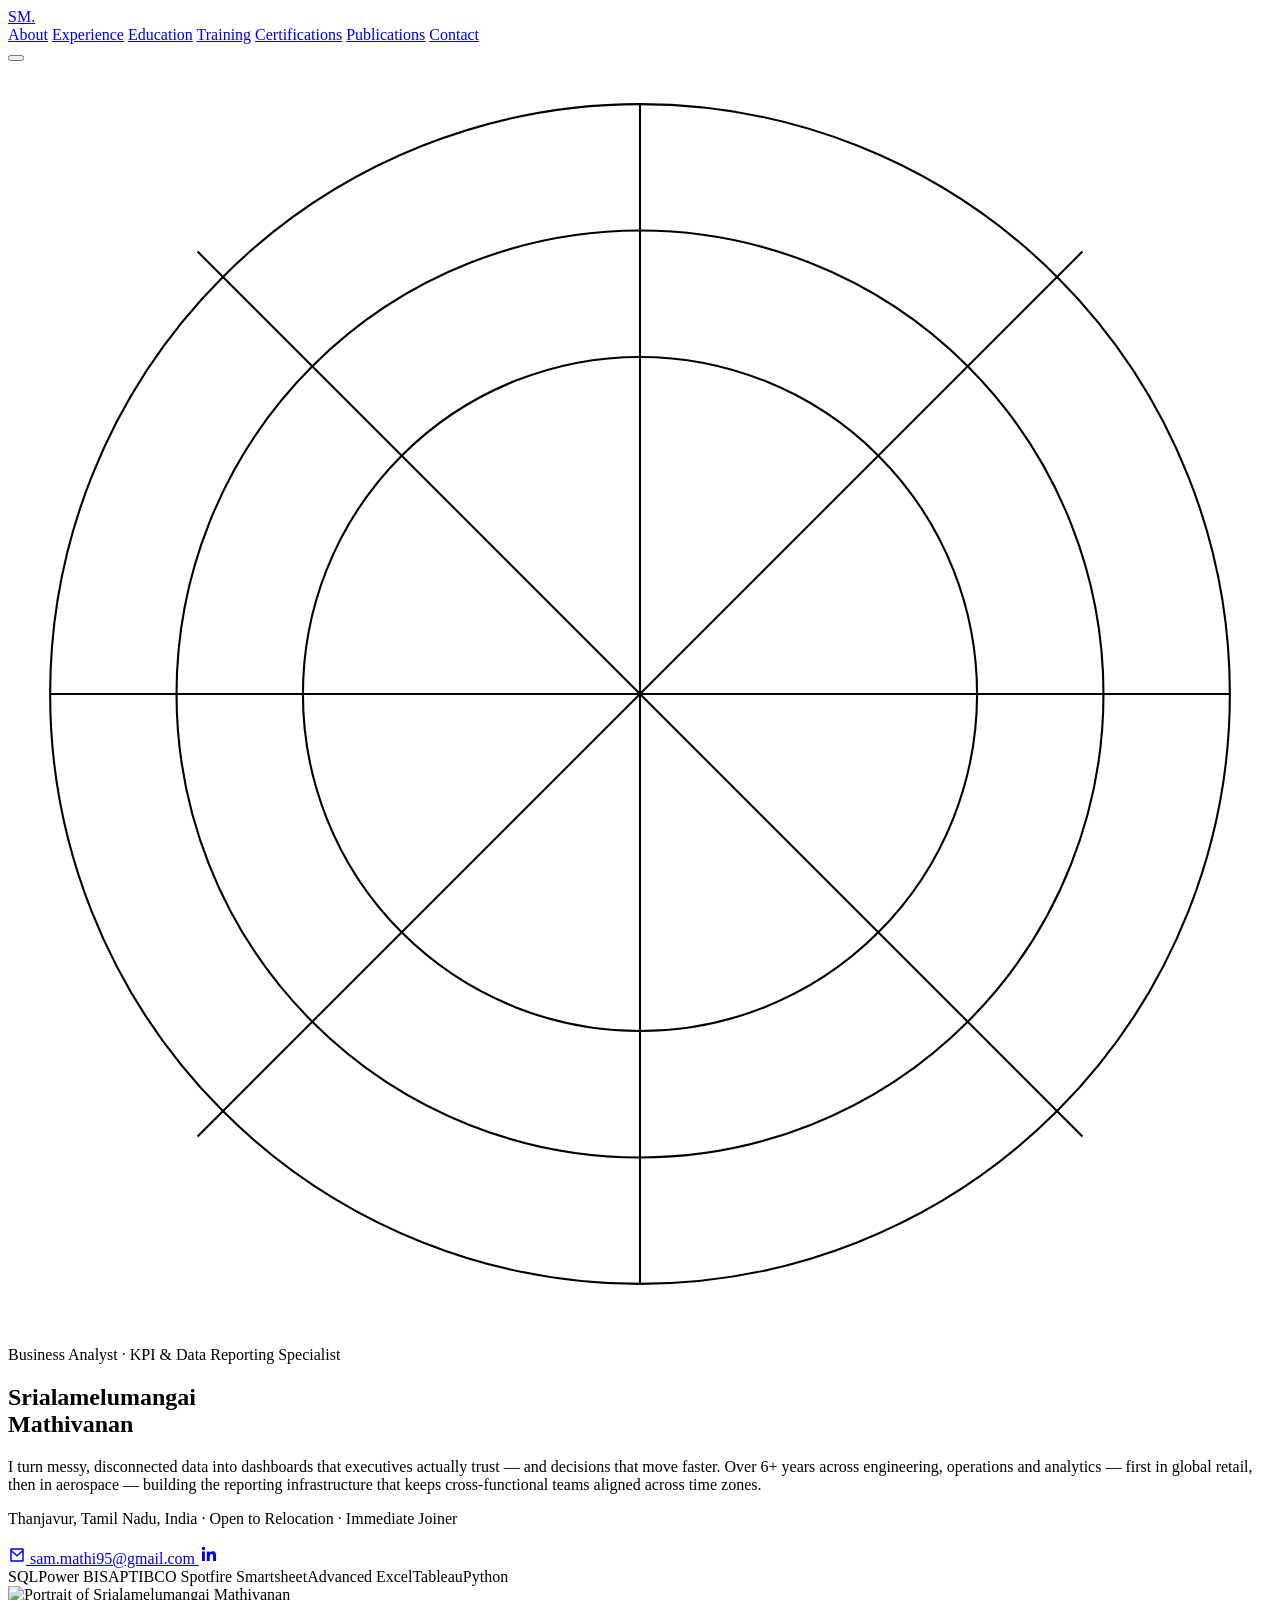
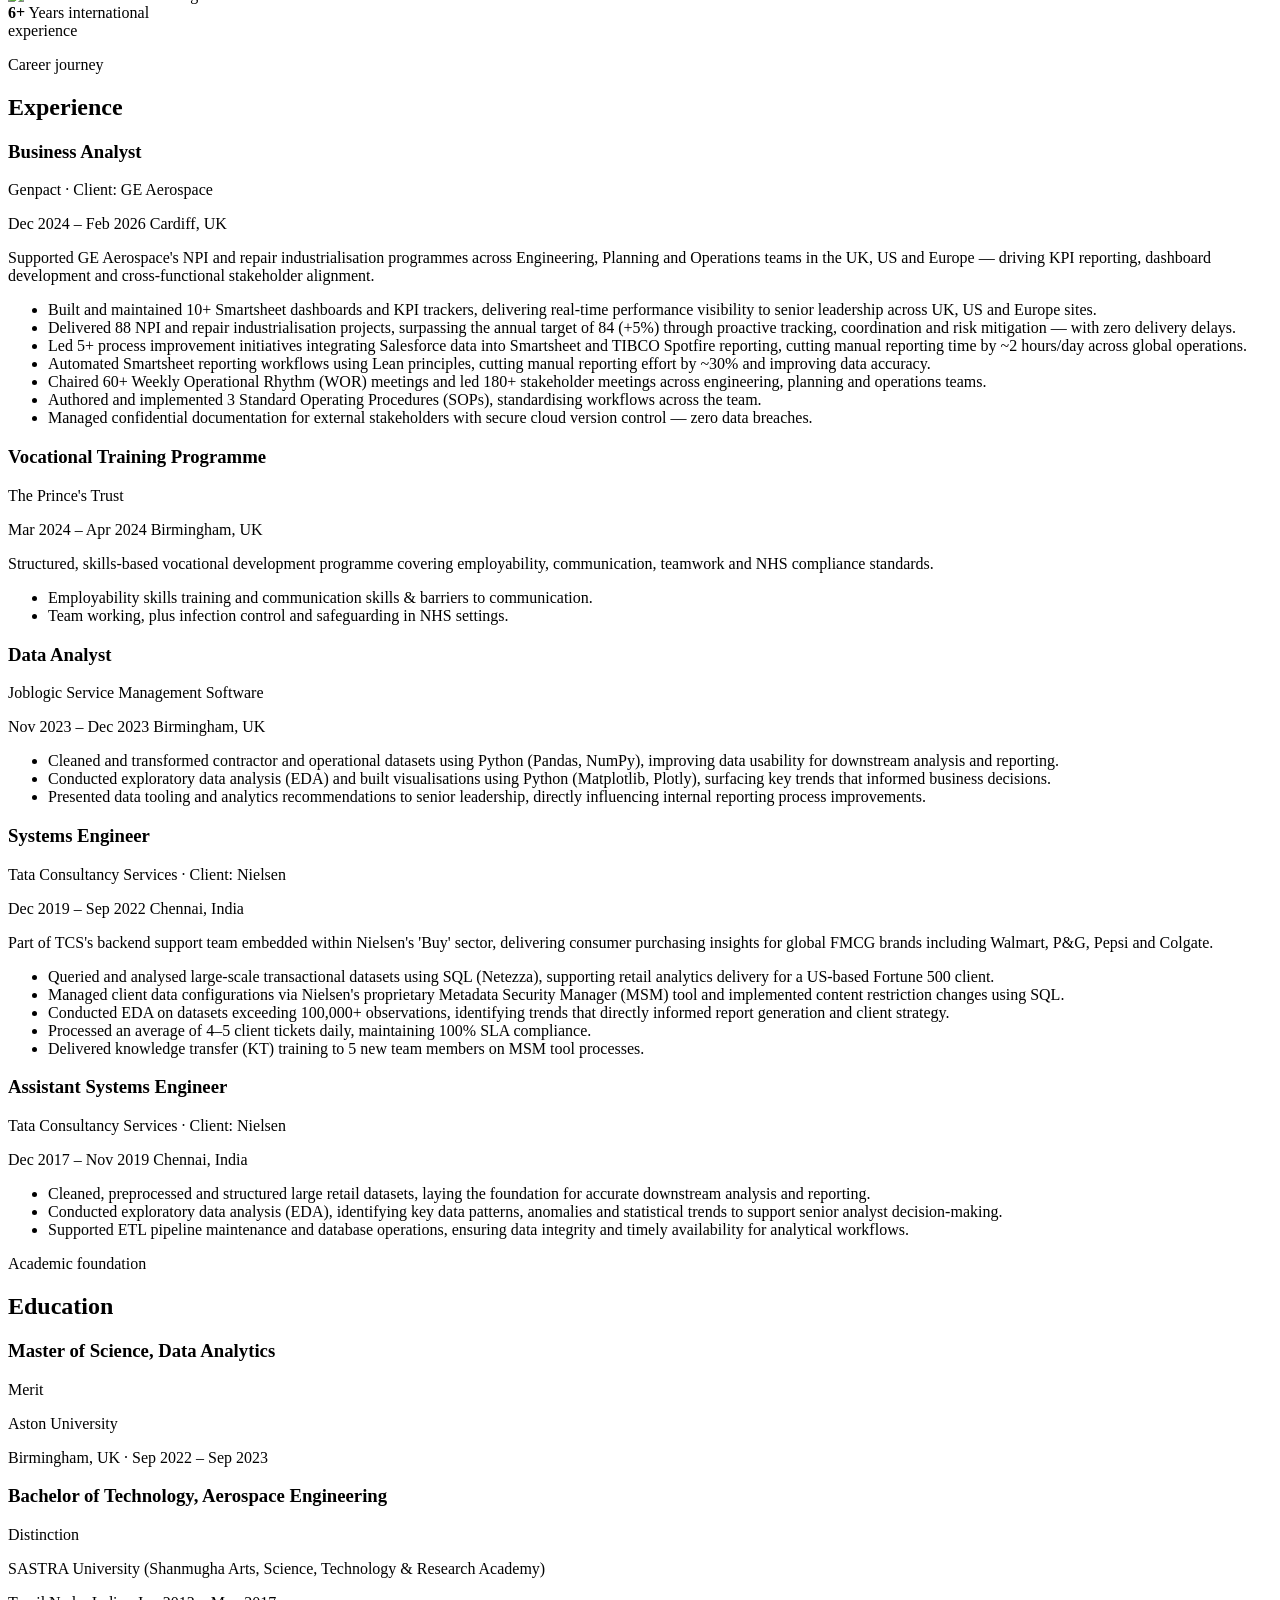
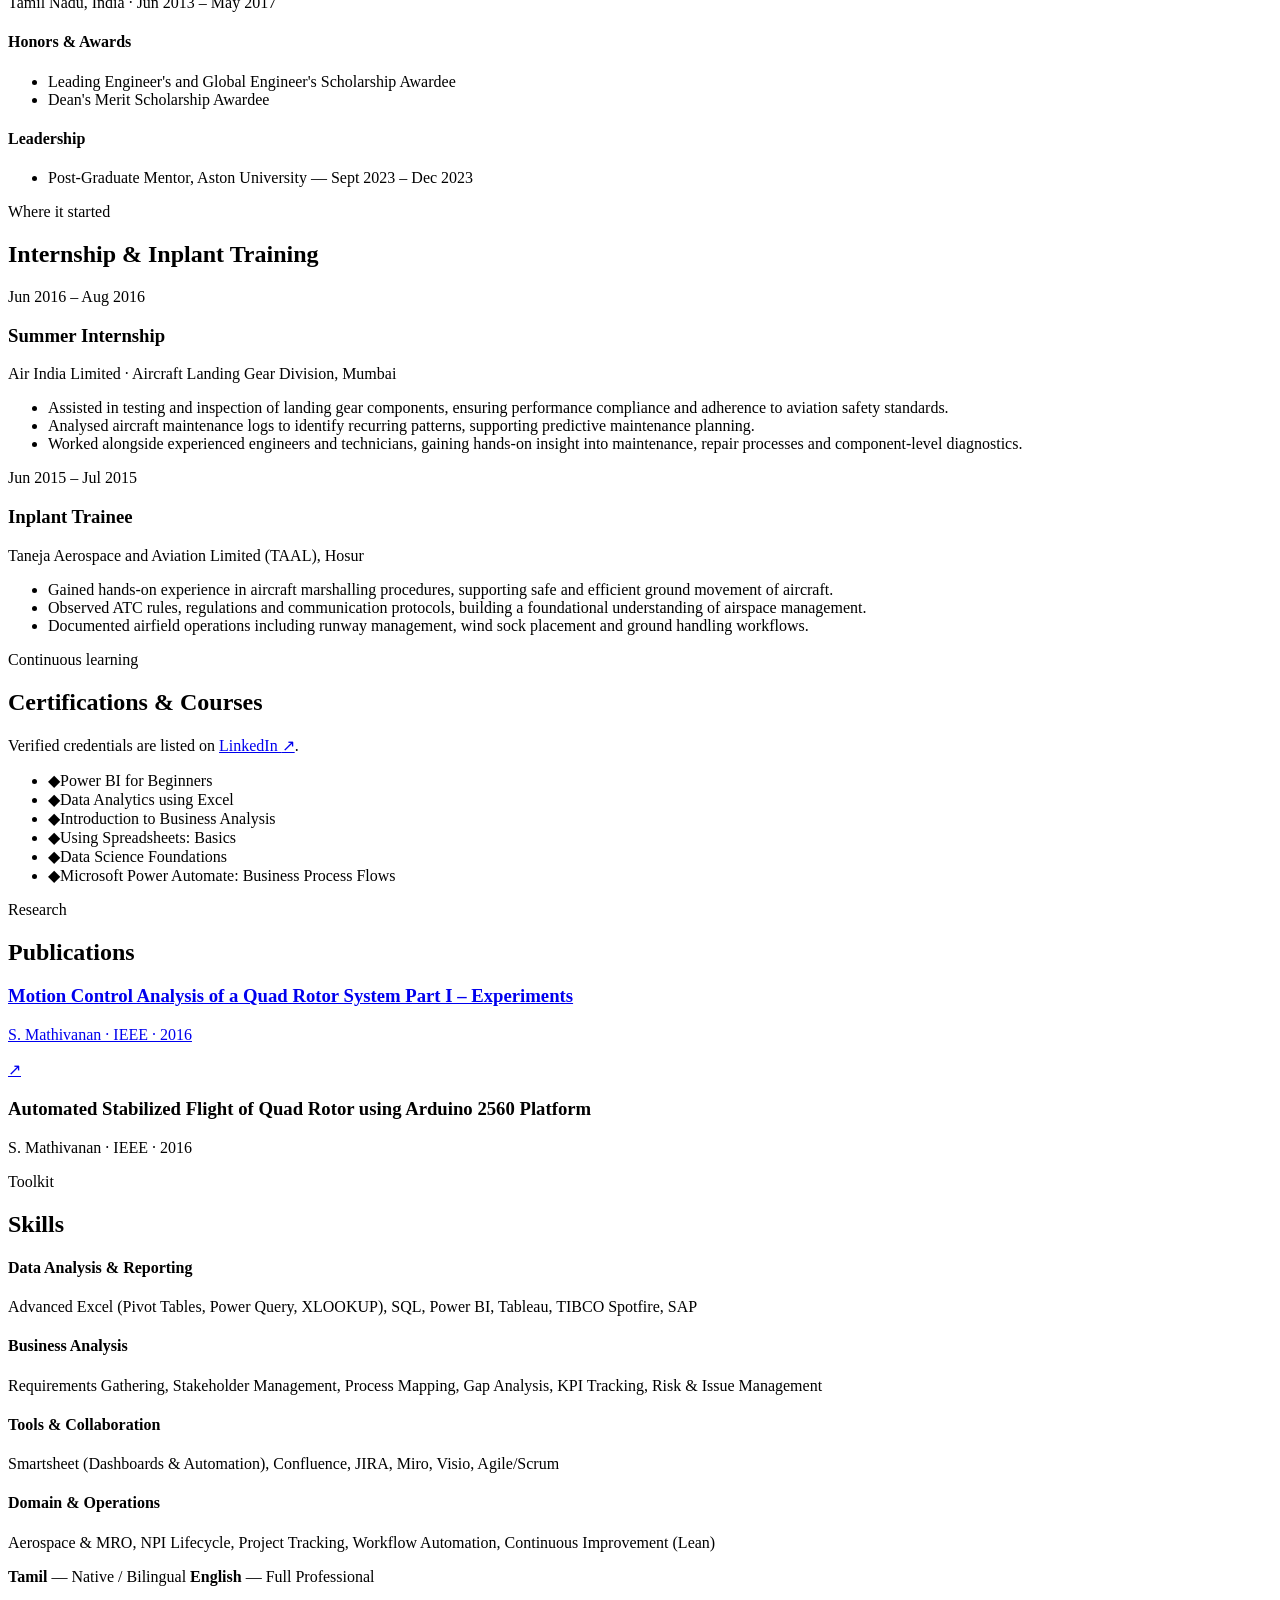
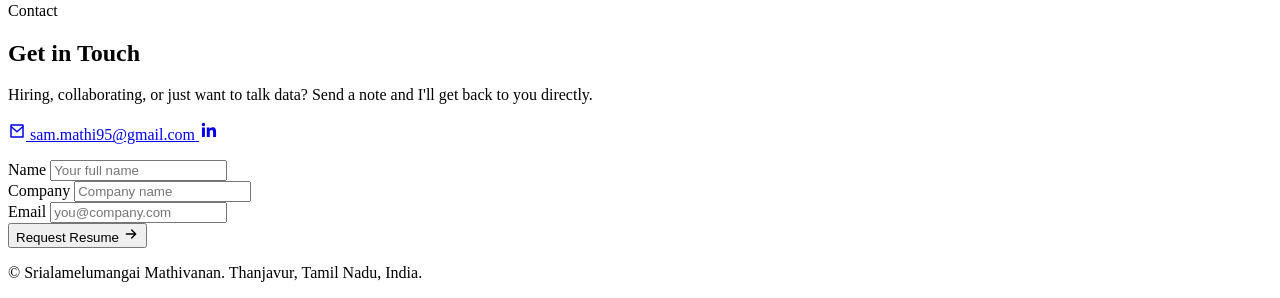
==== index.html @ eb24fd58 "Add files via upload" ====
<!DOCTYPE html>
<html lang="en">
<head>
<meta charset="UTF-8">
<meta name="viewport" content="width=device-width, initial-scale=1.0">
<title>Srialamelumangai Mathivanan — Business Analyst</title>
<meta name="description" content="Srialamelumangai Mathivanan — Business Analyst specializing in Power BI, SQL, Smartsheet and KPI reporting. UK experience across GE Aerospace, TCS and Nielsen.">
<link rel="icon" href="data:image/svg+xml,%3Csvg xmlns='http://www.w3.org/2000/svg' viewBox='0 0 100 100'%3E%3Crect width='100' height='100' rx='20' fill='%230b0e14'/%3E%3Ctext x='50' y='68' font-size='52' font-family='Georgia,serif' fill='%23c9a961' text-anchor='middle'%3ESM%3C/text%3E%3C/svg%3E">
<link rel="preconnect" href="https://fonts.googleapis.com">
<link rel="preconnect" href="https://fonts.gstatic.com" crossorigin>
<link href="https://fonts.googleapis.com/css2?family=Playfair+Display:wght@500;600;700&family=Inter:wght@300;400;500;600;700&display=swap" rel="stylesheet">
<link rel="stylesheet" href="assets/css/styles.css">
</head>
<body>

<div class="noise-overlay"></div>

<!-- ===== NAV ===== -->
<header class="site-header" id="siteHeader">
  <div class="container header-inner">
    <a href="#top" class="brand">SM<span class="brand-dot">.</span></a>
    <nav class="main-nav" id="mainNav">
      <a href="#about">About</a>
      <a href="#experience">Experience</a>
      <a href="#education">Education</a>
      <a href="#training">Training</a>
      <a href="#certifications">Certifications</a>
      <a href="#publications">Publications</a>
      <a href="#contact" class="nav-cta">Contact</a>
    </nav>
    <button class="nav-toggle" id="navToggle" aria-label="Toggle navigation">
      <span></span><span></span><span></span>
    </button>
  </div>
</header>

<!-- ===== HERO / ABOUT ===== -->
<section class="hero" id="top">
  <div class="hero-glow hero-glow-a" aria-hidden="true"></div>
  <div class="hero-glow hero-glow-b" aria-hidden="true"></div>
  <div class="hero-bg-pattern" aria-hidden="true">
    <svg viewBox="0 0 600 600" width="100%" height="100%">
      <g fill="none" stroke="currentColor" stroke-width="1">
        <circle cx="300" cy="300" r="280"/>
        <circle cx="300" cy="300" r="220"/>
        <circle cx="300" cy="300" r="160"/>
        <path d="M300 20 L300 580 M20 300 L580 300"/>
        <path d="M90 90 L510 510 M510 90 L90 510"/>
      </g>
    </svg>
  </div>

  <div class="container hero-inner" id="about">
    <div class="hero-text reveal">
      <p class="eyebrow">Business Analyst · KPI &amp; Data Reporting Specialist</p>
      <h1 class="gradient-text">Srialamelumangai<br>Mathivanan</h1>
      <p class="hero-lede">
        I turn messy, disconnected data into dashboards that executives actually trust —
        and decisions that move faster. Over 6+ years across engineering, operations and
        analytics — first in global retail, then in aerospace — building the reporting
        infrastructure that keeps cross-functional teams aligned across time zones.
      </p>
      <p class="hero-meta">Thanjavur, Tamil Nadu, India · Open to Relocation · Immediate Joiner</p>

      <div class="hero-actions">
        <a href="mailto:sam.mathi95@gmail.com" class="btn btn-primary">
          <svg width="18" height="18" viewBox="0 0 24 24" fill="none" stroke="currentColor" stroke-width="2"><path d="M4 4h16v16H4z" stroke-linejoin="round"/><path d="m4 6 8 7 8-7" stroke-linejoin="round"/></svg>
          sam.mathi95@gmail.com
        </a>
        <a href="https://www.linkedin.com/in/srialamelumangai" target="_blank" rel="noopener" class="btn btn-icon" aria-label="LinkedIn profile">
          <svg width="20" height="20" viewBox="0 0 24 24" fill="currentColor"><path d="M20.45 20.45h-3.55v-5.57c0-1.33-.02-3.03-1.85-3.03-1.85 0-2.14 1.45-2.14 2.94v5.66H9.36V9h3.41v1.56h.05c.48-.9 1.64-1.85 3.38-1.85 3.6 0 4.27 2.37 4.27 5.46v6.28zM5.34 7.43a2.06 2.06 0 1 1 0-4.12 2.06 2.06 0 0 1 0 4.12zM7.11 20.45H3.56V9h3.55v11.45z"/></svg>
        </a>
      </div>

      <div class="hero-tools">
        <span>SQL</span><span>Power BI</span><span>SAP</span><span>TIBCO Spotfire</span>
        <span>Smartsheet</span><span>Advanced Excel</span><span>Tableau</span><span>Python</span>
      </div>
    </div>

    <div class="hero-photo reveal">
      <div class="photo-frame">
        <img src="assets/img/profile.jpg" alt="Portrait of Srialamelumangai Mathivanan">
      </div>
      <div class="photo-badge">
        <strong>6+</strong>
        <span>Years international<br>experience</span>
      </div>
    </div>
  </div>

  <a href="#experience" class="scroll-cue" aria-label="Scroll to experience"><span></span></a>
</section>

<!-- ===== EXPERIENCE ===== -->
<section class="section" id="experience">
  <div class="container">
    <div class="section-head reveal">
      <p class="eyebrow">Career journey</p>
      <h2>Experience</h2>
    </div>

    <div class="timeline">

      <article class="timeline-item reveal">
        <div class="timeline-marker"></div>
        <div class="timeline-card">
          <div class="tc-head">
            <div>
              <h3>Business Analyst</h3>
              <p class="tc-org">Genpact <span class="tc-client">· Client: GE Aerospace</span></p>
            </div>
            <div class="tc-meta">
              <span class="tc-date">Dec 2024 – Feb 2026</span>
              <span class="tc-loc">Cardiff, UK</span>
            </div>
          </div>
          <p class="tc-summary">Supported GE Aerospace's NPI and repair industrialisation programmes across Engineering, Planning and Operations teams in the UK, US and Europe — driving KPI reporting, dashboard development and cross-functional stakeholder alignment.</p>
          <ul class="tc-list">
            <li>Built and maintained 10+ Smartsheet dashboards and KPI trackers, delivering real-time performance visibility to senior leadership across UK, US and Europe sites.</li>
            <li>Delivered 88 NPI and repair industrialisation projects, surpassing the annual target of 84 (+5%) through proactive tracking, coordination and risk mitigation — with zero delivery delays.</li>
            <li>Led 5+ process improvement initiatives integrating Salesforce data into Smartsheet and TIBCO Spotfire reporting, cutting manual reporting time by ~2 hours/day across global operations.</li>
            <li>Automated Smartsheet reporting workflows using Lean principles, cutting manual reporting effort by ~30% and improving data accuracy.</li>
            <li>Chaired 60+ Weekly Operational Rhythm (WOR) meetings and led 180+ stakeholder meetings across engineering, planning and operations teams.</li>
            <li>Authored and implemented 3 Standard Operating Procedures (SOPs), standardising workflows across the team.</li>
            <li>Managed confidential documentation for external stakeholders with secure cloud version control — zero data breaches.</li>
          </ul>
        </div>
      </article>

      <article class="timeline-item reveal">
        <div class="timeline-marker"></div>
        <div class="timeline-card">
          <div class="tc-head">
            <div>
              <h3>Vocational Training Programme</h3>
              <p class="tc-org">The Prince's Trust</p>
            </div>
            <div class="tc-meta">
              <span class="tc-date">Mar 2024 – Apr 2024</span>
              <span class="tc-loc">Birmingham, UK</span>
            </div>
          </div>
          <p class="tc-summary">Structured, skills-based vocational development programme covering employability, communication, teamwork and NHS compliance standards.</p>
          <ul class="tc-list">
            <li>Employability skills training and communication skills &amp; barriers to communication.</li>
            <li>Team working, plus infection control and safeguarding in NHS settings.</li>
          </ul>
        </div>
      </article>

      <article class="timeline-item reveal">
        <div class="timeline-marker"></div>
        <div class="timeline-card">
          <div class="tc-head">
            <div>
              <h3>Data Analyst</h3>
              <p class="tc-org">Joblogic Service Management Software</p>
            </div>
            <div class="tc-meta">
              <span class="tc-date">Nov 2023 – Dec 2023</span>
              <span class="tc-loc">Birmingham, UK</span>
            </div>
          </div>
          <ul class="tc-list">
            <li>Cleaned and transformed contractor and operational datasets using Python (Pandas, NumPy), improving data usability for downstream analysis and reporting.</li>
            <li>Conducted exploratory data analysis (EDA) and built visualisations using Python (Matplotlib, Plotly), surfacing key trends that informed business decisions.</li>
            <li>Presented data tooling and analytics recommendations to senior leadership, directly influencing internal reporting process improvements.</li>
          </ul>
        </div>
      </article>

      <article class="timeline-item reveal">
        <div class="timeline-marker"></div>
        <div class="timeline-card">
          <div class="tc-head">
            <div>
              <h3>Systems Engineer</h3>
              <p class="tc-org">Tata Consultancy Services <span class="tc-client">· Client: Nielsen</span></p>
            </div>
            <div class="tc-meta">
              <span class="tc-date">Dec 2019 – Sep 2022</span>
              <span class="tc-loc">Chennai, India</span>
            </div>
          </div>
          <p class="tc-summary">Part of TCS's backend support team embedded within Nielsen's 'Buy' sector, delivering consumer purchasing insights for global FMCG brands including Walmart, P&amp;G, Pepsi and Colgate.</p>
          <ul class="tc-list">
            <li>Queried and analysed large-scale transactional datasets using SQL (Netezza), supporting retail analytics delivery for a US-based Fortune 500 client.</li>
            <li>Managed client data configurations via Nielsen's proprietary Metadata Security Manager (MSM) tool and implemented content restriction changes using SQL.</li>
            <li>Conducted EDA on datasets exceeding 100,000+ observations, identifying trends that directly informed report generation and client strategy.</li>
            <li>Processed an average of 4–5 client tickets daily, maintaining 100% SLA compliance.</li>
            <li>Delivered knowledge transfer (KT) training to 5 new team members on MSM tool processes.</li>
          </ul>
        </div>
      </article>

      <article class="timeline-item reveal">
        <div class="timeline-marker"></div>
        <div class="timeline-card">
          <div class="tc-head">
            <div>
              <h3>Assistant Systems Engineer</h3>
              <p class="tc-org">Tata Consultancy Services <span class="tc-client">· Client: Nielsen</span></p>
            </div>
            <div class="tc-meta">
              <span class="tc-date">Dec 2017 – Nov 2019</span>
              <span class="tc-loc">Chennai, India</span>
            </div>
          </div>
          <ul class="tc-list">
            <li>Cleaned, preprocessed and structured large retail datasets, laying the foundation for accurate downstream analysis and reporting.</li>
            <li>Conducted exploratory data analysis (EDA), identifying key data patterns, anomalies and statistical trends to support senior analyst decision-making.</li>
            <li>Supported ETL pipeline maintenance and database operations, ensuring data integrity and timely availability for analytical workflows.</li>
          </ul>
        </div>
      </article>

    </div>
  </div>
</section>

<!-- ===== EDUCATION ===== -->
<section class="section section-alt" id="education">
  <div class="container">
    <div class="section-head reveal">
      <p class="eyebrow">Academic foundation</p>
      <h2>Education</h2>
    </div>

    <div class="grid-2 reveal">
      <div class="edu-card">
        <div class="edu-card-top">
          <h3>Master of Science, Data Analytics</h3>
          <span class="pill pill-gold">Merit</span>
        </div>
        <p class="edu-org">Aston University</p>
        <p class="edu-meta">Birmingham, UK · Sep 2022 – Sep 2023</p>
      </div>

      <div class="edu-card">
        <div class="edu-card-top">
          <h3>Bachelor of Technology, Aerospace Engineering</h3>
          <span class="pill pill-gold">Distinction</span>
        </div>
        <p class="edu-org">SASTRA University (Shanmugha Arts, Science, Technology &amp; Research Academy)</p>
        <p class="edu-meta">Tamil Nadu, India · Jun 2013 – May 2017</p>
      </div>
    </div>

    <div class="honors reveal">
      <div class="honors-col">
        <h4>Honors &amp; Awards</h4>
        <ul>
          <li>Leading Engineer's and Global Engineer's Scholarship Awardee</li>
          <li>Dean's Merit Scholarship Awardee</li>
        </ul>
      </div>
      <div class="honors-col">
        <h4>Leadership</h4>
        <ul>
          <li>Post-Graduate Mentor, Aston University — Sept 2023 – Dec 2023</li>
        </ul>
      </div>
    </div>
  </div>
</section>

<!-- ===== INTERNSHIP & INPLANT TRAINING ===== -->
<section class="section" id="training">
  <div class="container">
    <div class="section-head reveal">
      <p class="eyebrow">Where it started</p>
      <h2>Internship &amp; Inplant Training</h2>
    </div>

    <div class="grid-2 reveal">
      <div class="train-card">
        <p class="train-date">Jun 2016 – Aug 2016</p>
        <h3>Summer Internship</h3>
        <p class="train-org">Air India Limited · Aircraft Landing Gear Division, Mumbai</p>
        <ul class="tc-list">
          <li>Assisted in testing and inspection of landing gear components, ensuring performance compliance and adherence to aviation safety standards.</li>
          <li>Analysed aircraft maintenance logs to identify recurring patterns, supporting predictive maintenance planning.</li>
          <li>Worked alongside experienced engineers and technicians, gaining hands-on insight into maintenance, repair processes and component-level diagnostics.</li>
        </ul>
      </div>

      <div class="train-card">
        <p class="train-date">Jun 2015 – Jul 2015</p>
        <h3>Inplant Trainee</h3>
        <p class="train-org">Taneja Aerospace and Aviation Limited (TAAL), Hosur</p>
        <ul class="tc-list">
          <li>Gained hands-on experience in aircraft marshalling procedures, supporting safe and efficient ground movement of aircraft.</li>
          <li>Observed ATC rules, regulations and communication protocols, building a foundational understanding of airspace management.</li>
          <li>Documented airfield operations including runway management, wind sock placement and ground handling workflows.</li>
        </ul>
      </div>
    </div>
  </div>
</section>

<!-- ===== CERTIFICATIONS ===== -->
<section class="section section-alt" id="certifications">
  <div class="container">
    <div class="section-head reveal">
      <p class="eyebrow">Continuous learning</p>
      <h2>Certifications &amp; Courses</h2>
      <p class="section-note">
        Verified credentials are listed on
        <a href="https://www.linkedin.com/in/srialamelumangai" target="_blank" rel="noopener">LinkedIn <span aria-hidden="true">↗</span></a>.
      </p>
    </div>

    <ul class="cert-grid reveal">
      <li class="cert-card"><span class="cert-icon">◆</span>Power BI for Beginners</li>
      <li class="cert-card"><span class="cert-icon">◆</span>Data Analytics using Excel</li>
      <li class="cert-card"><span class="cert-icon">◆</span>Introduction to Business Analysis</li>
      <li class="cert-card"><span class="cert-icon">◆</span>Using Spreadsheets: Basics</li>
      <li class="cert-card"><span class="cert-icon">◆</span>Data Science Foundations</li>
      <li class="cert-card"><span class="cert-icon">◆</span>Microsoft Power Automate: Business Process Flows</li>
    </ul>
  </div>
</section>

<!-- ===== PUBLICATIONS ===== -->
<section class="section" id="publications">
  <div class="container">
    <div class="section-head reveal">
      <p class="eyebrow">Research</p>
      <h2>Publications</h2>
    </div>

    <div class="pub-list reveal">
      <a class="pub-card" href="https://ieeexplore.ieee.org/document/7919522" target="_blank" rel="noopener">
        <div class="pub-text">
          <h3>Motion Control Analysis of a Quad Rotor System Part I – Experiments</h3>
          <p>S. Mathivanan · IEEE · 2016</p>
        </div>
        <span class="pub-arrow" aria-hidden="true">↗</span>
      </a>

      <div class="pub-card pub-card-static">
        <div class="pub-text">
          <h3>Automated Stabilized Flight of Quad Rotor using Arduino 2560 Platform</h3>
          <p>S. Mathivanan · IEEE · 2016</p>
        </div>
      </div>
    </div>
  </div>
</section>

<!-- ===== SKILLS ===== -->
<section class="section section-alt" id="skills">
  <div class="container">
    <div class="section-head reveal">
      <p class="eyebrow">Toolkit</p>
      <h2>Skills</h2>
    </div>

    <div class="skills-grid reveal">
      <div class="skill-group">
        <h4>Data Analysis &amp; Reporting</h4>
        <p>Advanced Excel (Pivot Tables, Power Query, XLOOKUP), SQL, Power BI, Tableau, TIBCO Spotfire, SAP</p>
      </div>
      <div class="skill-group">
        <h4>Business Analysis</h4>
        <p>Requirements Gathering, Stakeholder Management, Process Mapping, Gap Analysis, KPI Tracking, Risk &amp; Issue Management</p>
      </div>
      <div class="skill-group">
        <h4>Tools &amp; Collaboration</h4>
        <p>Smartsheet (Dashboards &amp; Automation), Confluence, JIRA, Miro, Visio, Agile/Scrum</p>
      </div>
      <div class="skill-group">
        <h4>Domain &amp; Operations</h4>
        <p>Aerospace &amp; MRO, NPI Lifecycle, Project Tracking, Workflow Automation, Continuous Improvement (Lean)</p>
      </div>
    </div>

    <div class="lang-row">
      <span><strong>Tamil</strong> — Native / Bilingual</span>
      <span><strong>English</strong> — Full Professional</span>
    </div>
  </div>
</section>

<!-- ===== CONTACT / FOOTER ===== -->
<footer class="footer" id="contact">
  <div class="footer-glow" aria-hidden="true"></div>
  <div class="container footer-inner">

    <div class="footer-top">
      <div class="footer-text">
        <p class="eyebrow">Contact</p>
        <h2>Get in Touch</h2>
        <p class="footer-lede">Hiring, collaborating, or just want to talk data? Send a note and I'll get back to you directly.</p>

        <div class="hero-actions">
          <a href="mailto:sam.mathi95@gmail.com" class="btn btn-primary">
            <svg width="18" height="18" viewBox="0 0 24 24" fill="none" stroke="currentColor" stroke-width="2"><path d="M4 4h16v16H4z" stroke-linejoin="round"/><path d="m4 6 8 7 8-7" stroke-linejoin="round"/></svg>
            sam.mathi95@gmail.com
          </a>
          <a href="https://www.linkedin.com/in/srialamelumangai" target="_blank" rel="noopener" class="btn btn-icon" aria-label="LinkedIn profile">
            <svg width="20" height="20" viewBox="0 0 24 24" fill="currentColor"><path d="M20.45 20.45h-3.55v-5.57c0-1.33-.02-3.03-1.85-3.03-1.85 0-2.14 1.45-2.14 2.94v5.66H9.36V9h3.41v1.56h.05c.48-.9 1.64-1.85 3.38-1.85 3.6 0 4.27 2.37 4.27 5.46v6.28zM5.34 7.43a2.06 2.06 0 1 1 0-4.12 2.06 2.06 0 0 1 0 4.12zM7.11 20.45H3.56V9h3.55v11.45z"/></svg>
          </a>
        </div>
      </div>

      <form id="contactForm" class="contact-form" action="https://formspree.io/f/xrenwjkw" method="POST">
        <p class="form-status" id="formStatus" role="status" aria-live="polite"></p>

        <div class="form-row">
          <label for="fName">Name</label>
          <input type="text" id="fName" name="name" placeholder="Your full name" required>
        </div>

        <div class="form-row">
          <label for="fCompany">Company</label>
          <input type="text" id="fCompany" name="company" placeholder="Company name">
        </div>

        <div class="form-row">
          <label for="fEmail">Email</label>
          <input type="email" id="fEmail" name="email" placeholder="you@company.com" required>
        </div>

        <input type="hidden" name="_subject" value="Resume request from portfolio site">

        <button type="submit" class="btn btn-primary btn-form">
          Request Resume
          <svg width="16" height="16" viewBox="0 0 24 24" fill="none" stroke="currentColor" stroke-width="2"><path d="M5 12h14M13 6l6 6-6 6" stroke-linecap="round" stroke-linejoin="round"/></svg>
        </button>
      </form>
    </div>

    <p class="footer-copy">© <span id="year"></span> Srialamelumangai Mathivanan. Thanjavur, Tamil Nadu, India.</p>
  </div>
</footer>

<script src="assets/js/script.js"></script>
</body>
</html>
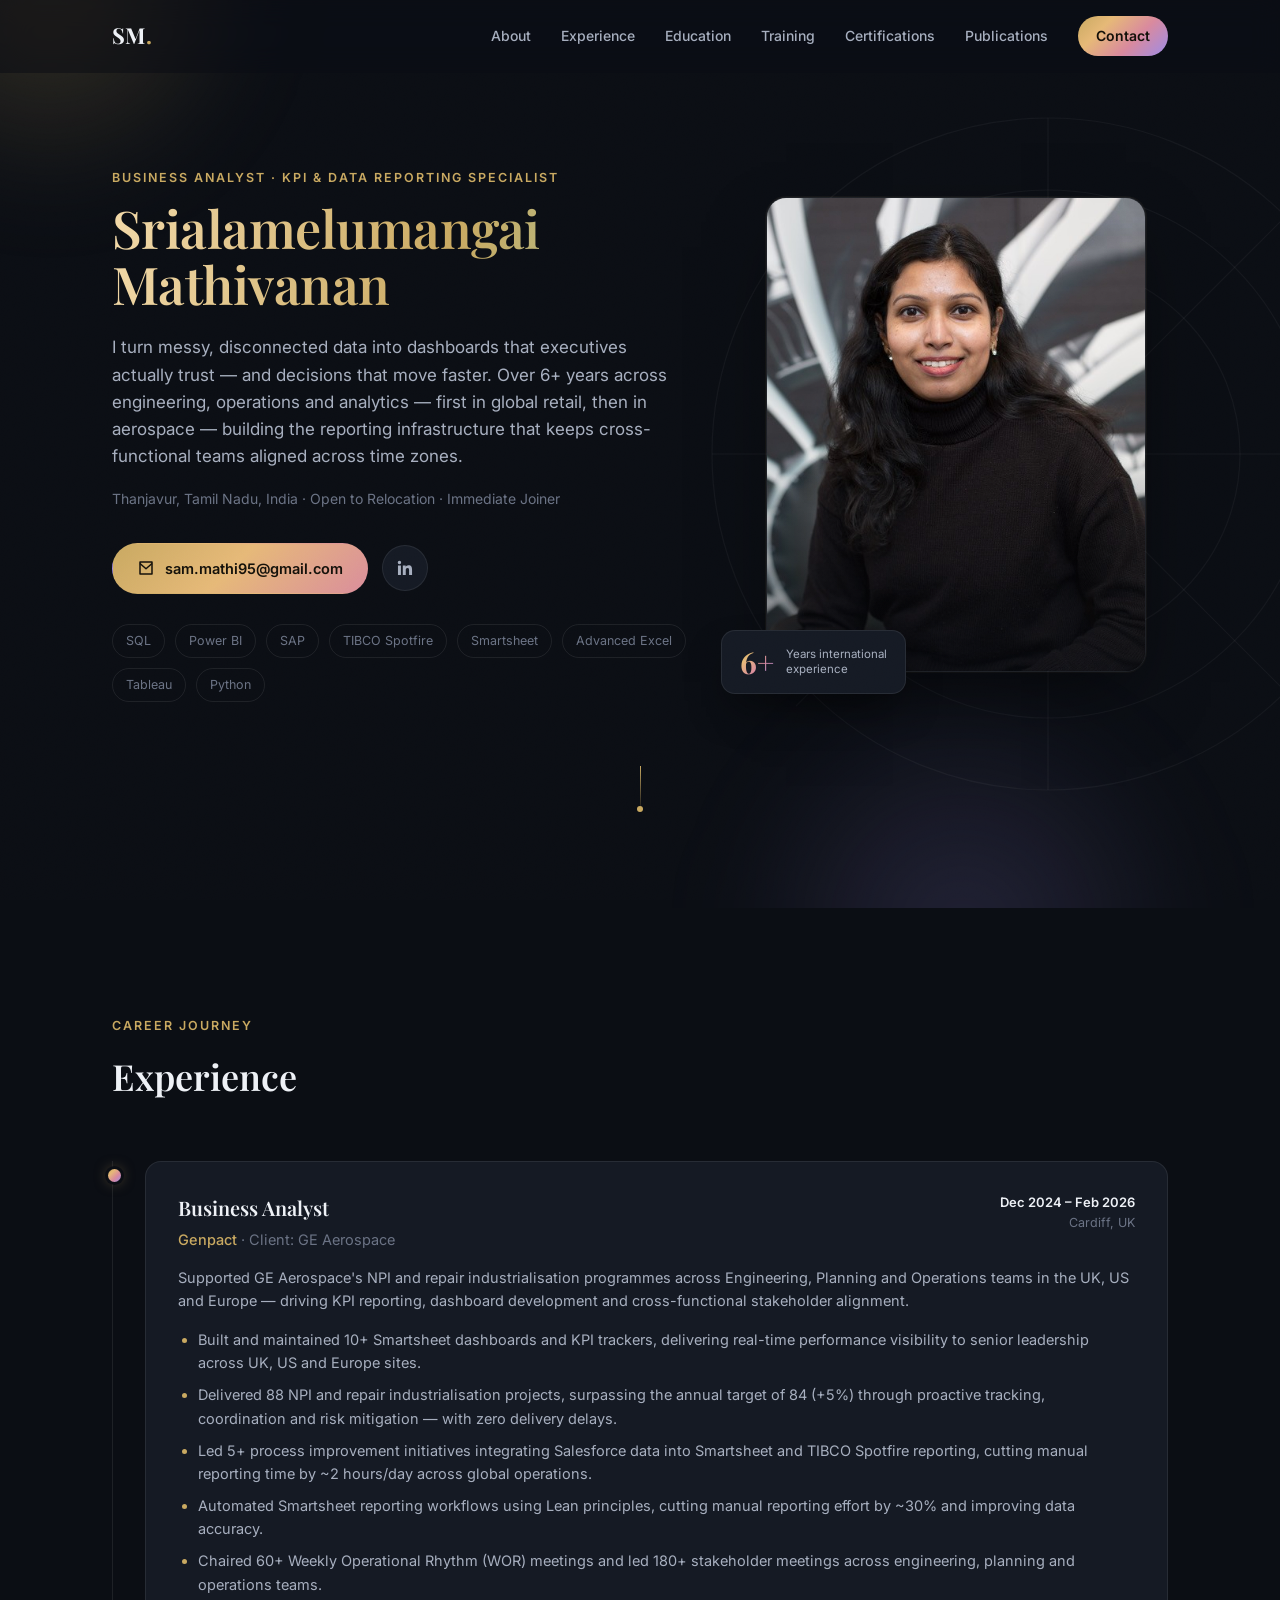
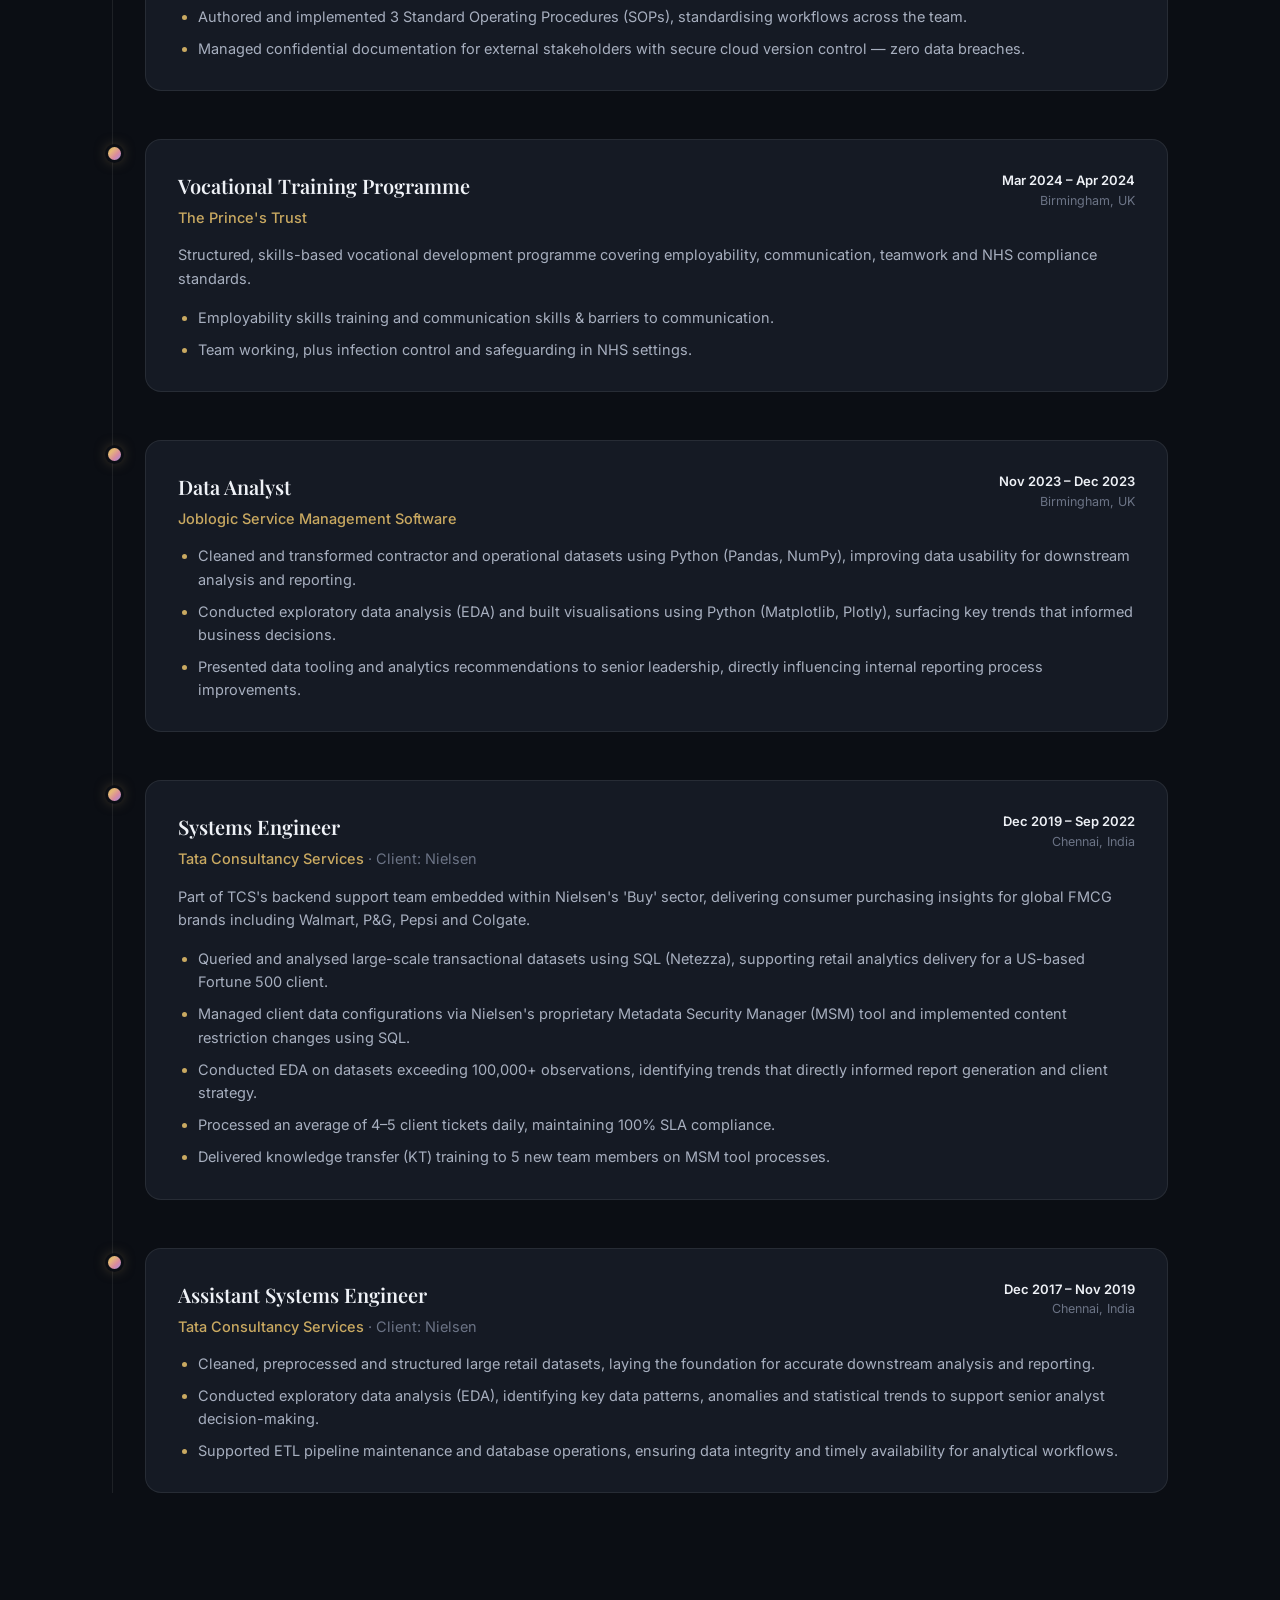
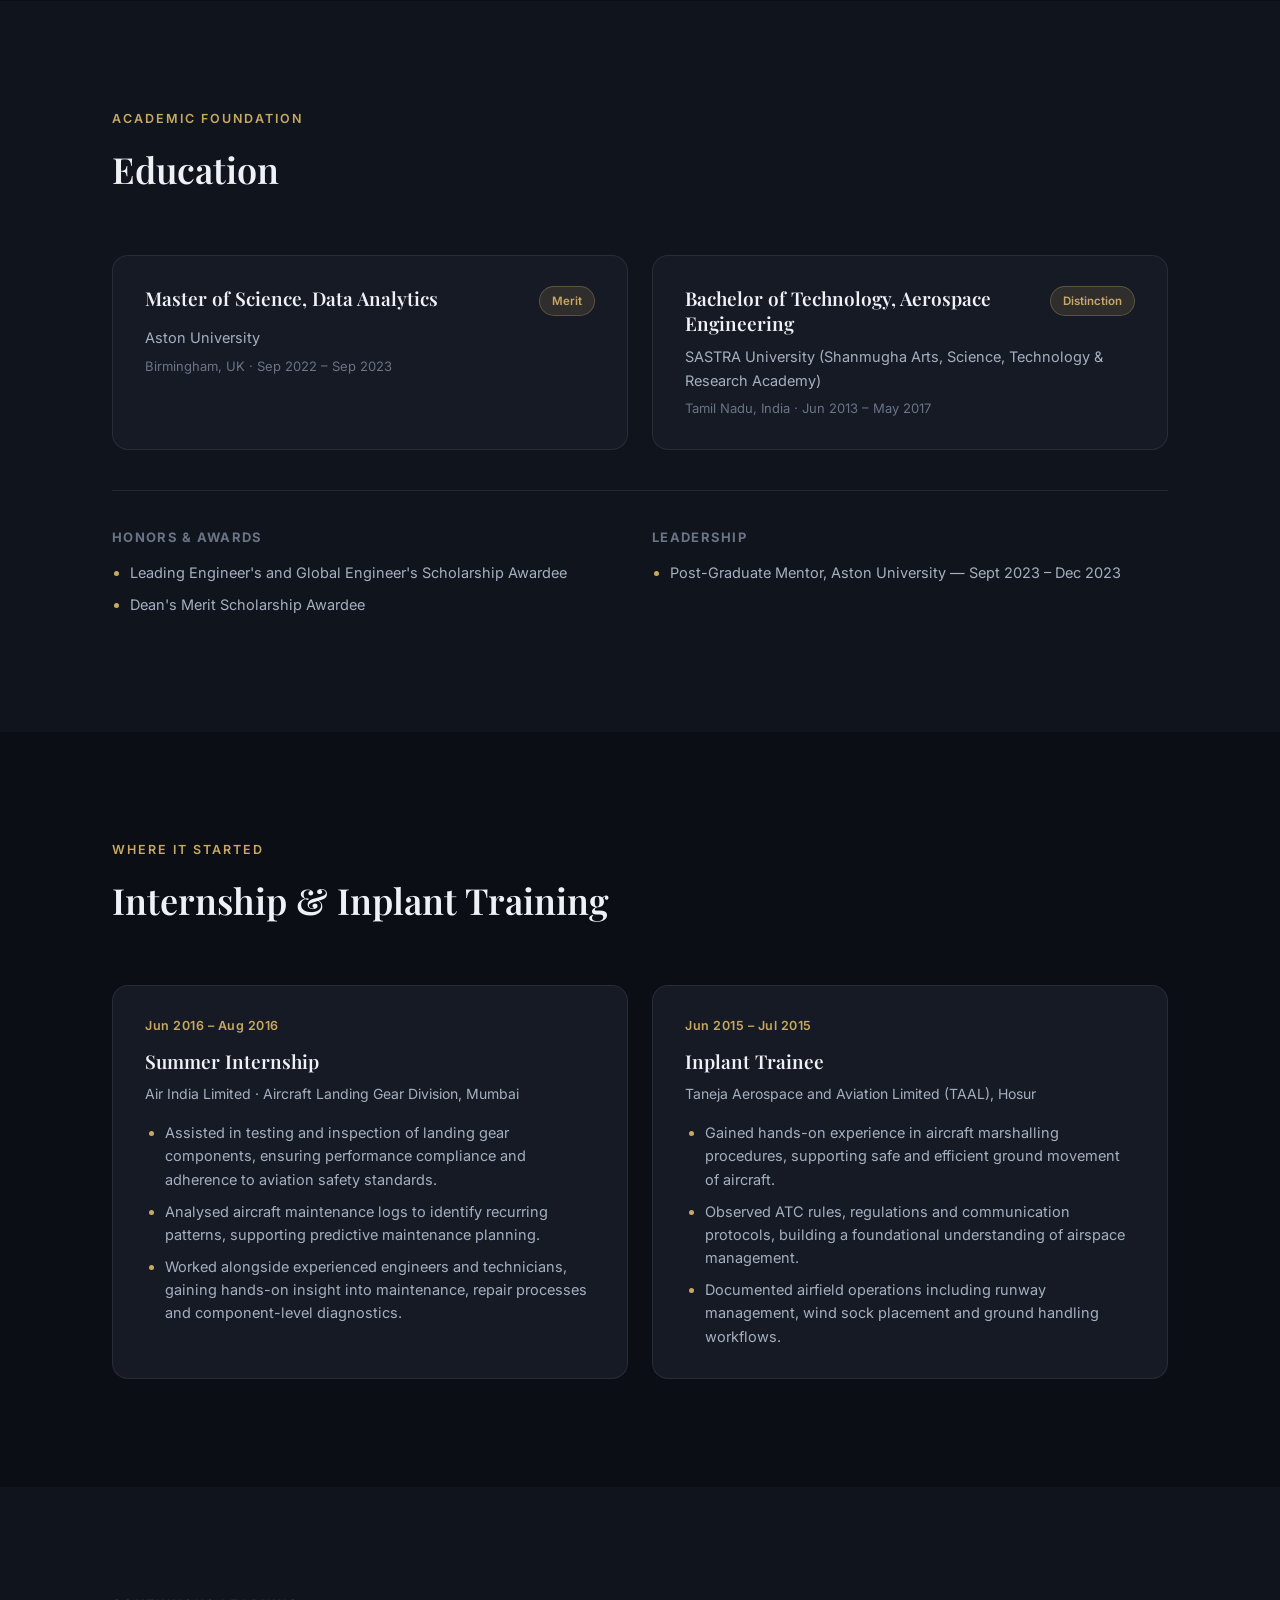
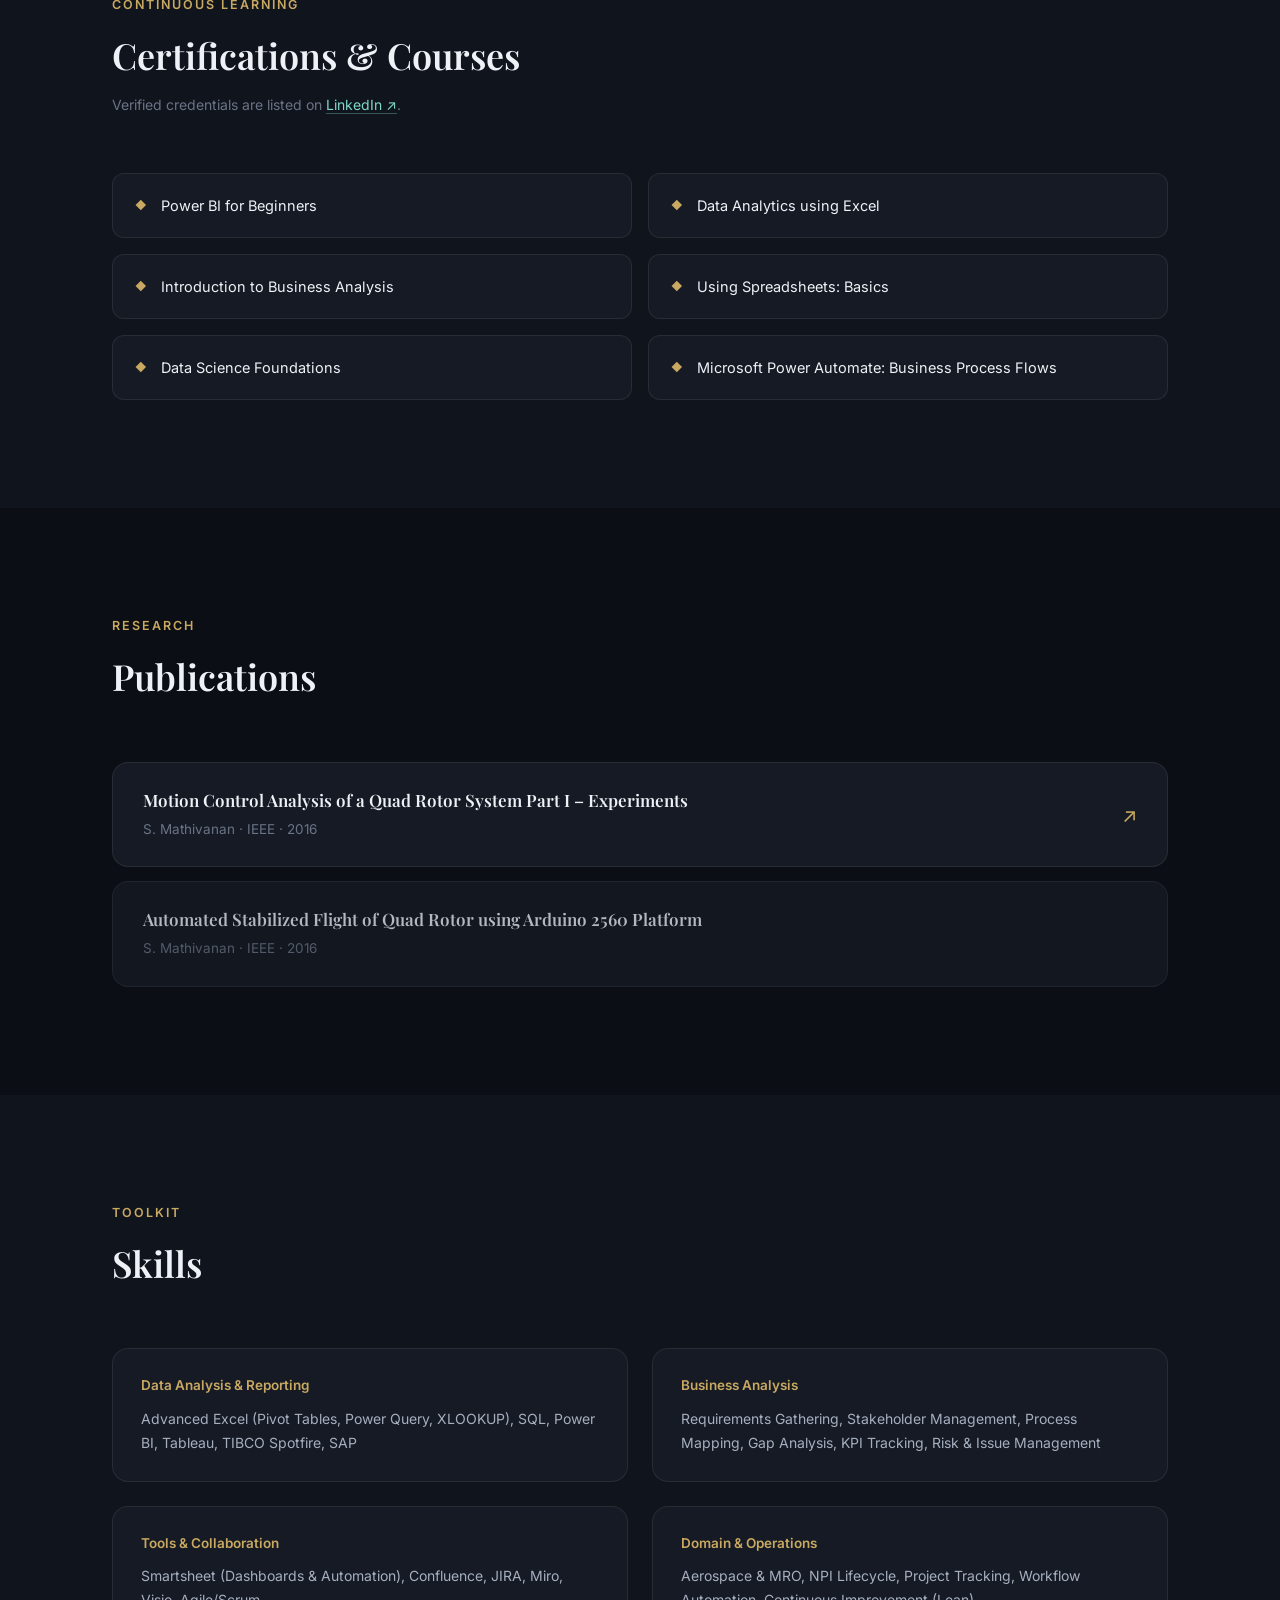
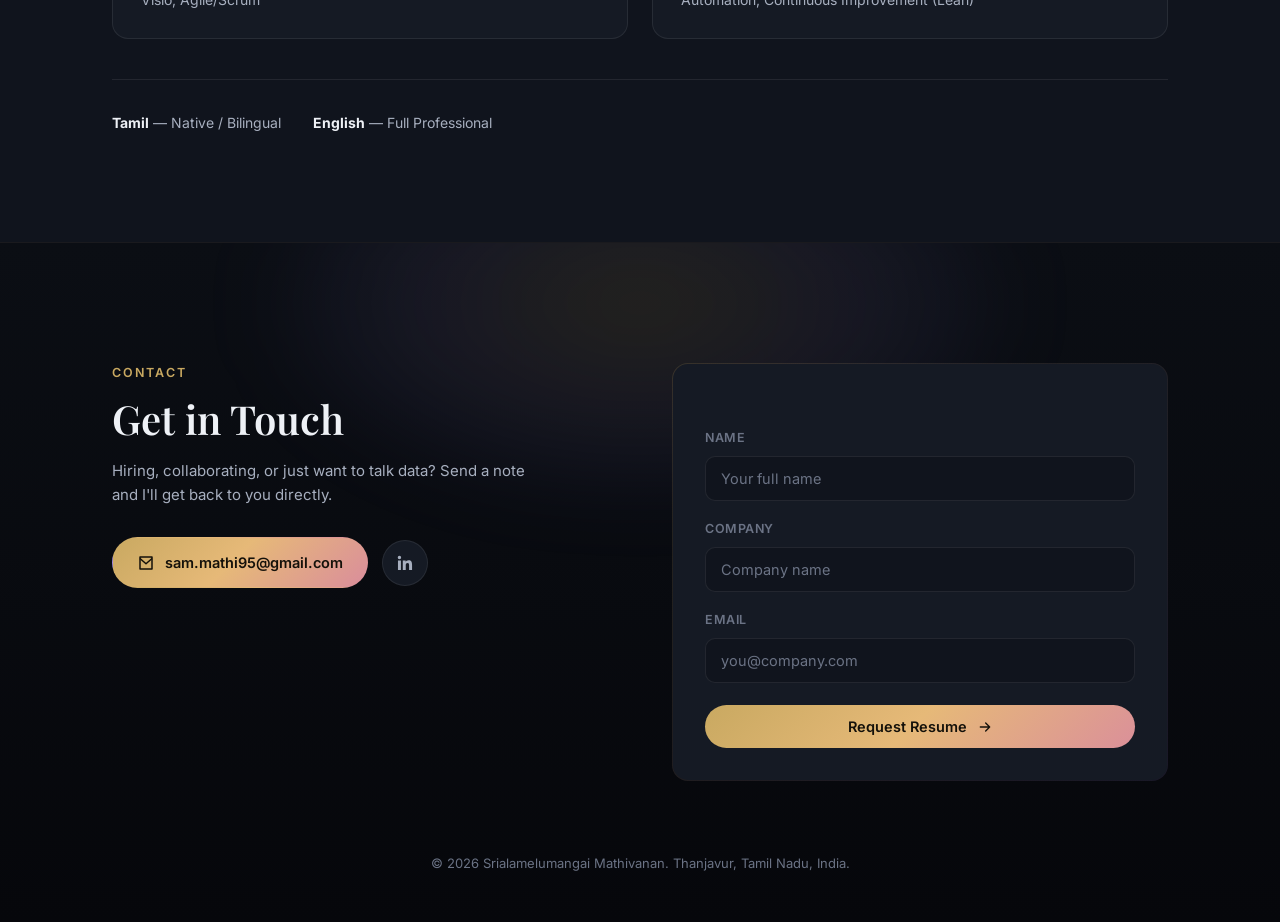
==== commit d6612f38: "Add files via upload" ====
--- a/index.html
+++ b/index.html
@@ -9,7 +9,7 @@
 <link rel="preconnect" href="https://fonts.googleapis.com">
 <link rel="preconnect" href="https://fonts.gstatic.com" crossorigin>
 <link href="https://fonts.googleapis.com/css2?family=Playfair+Display:wght@500;600;700&family=Inter:wght@300;400;500;600;700&display=swap" rel="stylesheet">
-<link rel="stylesheet" href="assets/css/styles.css">
+<link rel="stylesheet" href="styles.css">
 </head>
 <body>
 
@@ -80,7 +80,7 @@
 
     <div class="hero-photo reveal">
       <div class="photo-frame">
-        <img src="assets/img/profile.jpg" alt="Portrait of Srialamelumangai Mathivanan">
+        <img src="profile.jpg" alt="Portrait of Srialamelumangai Mathivanan">
       </div>
       <div class="photo-badge">
         <strong>6+</strong>
@@ -436,6 +436,6 @@
   </div>
 </footer>
 
-<script src="assets/js/script.js"></script>
+<script src="script.js"></script>
 </body>
 </html>
--- a/styles.css
+++ b/styles.css
@@ -0,0 +1,825 @@
+/* ==================================================
+   Srialamelumangai Mathivanan — Portfolio
+   ================================================== */
+
+:root {
+  --bg: #0b0e14;
+  --bg-alt: #10141d;
+  --surface: #151a24;
+  --surface-border: rgba(255,255,255,0.08);
+  --text: #eef1f6;
+  --text-dim: #a7afbf;
+  --text-faint: #6b7385;
+  --gold: #c9a961;
+  --gold-soft: rgba(201,169,97,0.14);
+  --teal: #7fd8c8;
+  --rose: #d98a9e;
+  --violet: #9d8ce8;
+  --gradient-brand: linear-gradient(135deg, var(--gold) 0%, #e6b978 28%, var(--rose) 62%, var(--violet) 100%);
+  --gradient-brand-soft: linear-gradient(135deg, rgba(201,169,97,0.16), rgba(157,140,232,0.12));
+  --gradient-text: linear-gradient(100deg, #f2d9a8 0%, var(--gold) 30%, var(--teal) 70%, var(--violet) 100%);
+  --font-display: 'Playfair Display', Georgia, serif;
+  --font-body: 'Inter', -apple-system, BlinkMacSystemFont, 'Segoe UI', sans-serif;
+  --container: 1120px;
+  --radius: 16px;
+}
+
+* { box-sizing: border-box; }
+
+html { scroll-behavior: smooth; }
+
+body {
+  margin: 0;
+  background: var(--bg);
+  color: var(--text);
+  font-family: var(--font-body);
+  font-weight: 400;
+  line-height: 1.6;
+  -webkit-font-smoothing: antialiased;
+}
+
+img { max-width: 100%; display: block; }
+
+a { color: inherit; text-decoration: none; }
+
+.container {
+  max-width: var(--container);
+  margin: 0 auto;
+  padding: 0 32px;
+}
+
+.noise-overlay {
+  position: fixed;
+  inset: 0;
+  pointer-events: none;
+  z-index: 2;
+  opacity: 0.035;
+  background-image: url("data:image/svg+xml,%3Csvg xmlns='http://www.w3.org/2000/svg' width='120' height='120'%3E%3Cfilter id='n'%3E%3CfeTurbulence type='fractalNoise' baseFrequency='0.9' numOctaves='2' stitchTiles='stitch'/%3E%3C/filter%3E%3Crect width='100%25' height='100%25' filter='url(%23n)'/%3E%3C/svg%3E");
+  mix-blend-mode: overlay;
+}
+
+.eyebrow {
+  font-size: 12.5px;
+  letter-spacing: 0.16em;
+  text-transform: uppercase;
+  color: var(--gold);
+  font-weight: 600;
+  margin: 0 0 12px;
+}
+
+h1, h2, h3 {
+  font-family: var(--font-display);
+  font-weight: 600;
+  color: var(--text);
+  margin: 0;
+}
+
+/* ---------- reveal-on-scroll ---------- */
+.reveal {
+  opacity: 0;
+  transform: translateY(24px);
+  transition: opacity 0.7s ease, transform 0.7s ease;
+}
+.reveal.is-visible {
+  opacity: 1;
+  transform: translateY(0);
+}
+
+/* ================= HEADER ================= */
+.site-header {
+  position: fixed;
+  top: 0; left: 0; right: 0;
+  z-index: 100;
+  background: rgba(11,14,20,0.55);
+  backdrop-filter: blur(14px) saturate(140%);
+  -webkit-backdrop-filter: blur(14px) saturate(140%);
+  border-bottom: 1px solid transparent;
+  transition: border-color 0.3s ease, background 0.3s ease;
+}
+.site-header.scrolled {
+  border-bottom-color: var(--surface-border);
+  background: rgba(11,14,20,0.85);
+}
+.header-inner {
+  display: flex;
+  align-items: center;
+  justify-content: space-between;
+  height: 72px;
+}
+.brand {
+  font-family: var(--font-display);
+  font-size: 22px;
+  font-weight: 700;
+  letter-spacing: 0.02em;
+}
+.brand-dot { color: var(--gold); }
+
+.main-nav {
+  display: flex;
+  align-items: center;
+  gap: 30px;
+}
+.main-nav a {
+  font-size: 14px;
+  font-weight: 500;
+  color: var(--text-dim);
+  transition: color 0.2s ease;
+  position: relative;
+}
+.main-nav a:hover { color: var(--text); }
+.main-nav a.nav-cta {
+  color: #14110a;
+  background: var(--gradient-brand);
+  padding: 9px 18px;
+  border-radius: 999px;
+  font-weight: 600;
+}
+.main-nav a.nav-cta:hover { color: #14110a; filter: brightness(1.08); }
+
+.nav-toggle {
+  display: none;
+  flex-direction: column;
+  justify-content: center;
+  gap: 5px;
+  width: 40px;
+  height: 40px;
+  background: none;
+  border: none;
+  cursor: pointer;
+}
+.nav-toggle span {
+  display: block;
+  height: 2px;
+  background: var(--text);
+  border-radius: 2px;
+  transition: transform 0.25s ease, opacity 0.25s ease;
+}
+
+/* ================= HERO ================= */
+.hero {
+  position: relative;
+  padding: 168px 0 96px;
+  overflow: hidden;
+}
+.hero-bg-pattern {
+  position: absolute;
+  top: 50%; right: -10%;
+  transform: translateY(-50%);
+  width: 720px; height: 720px;
+  color: var(--surface-border);
+  opacity: 0.55;
+  z-index: 0;
+  pointer-events: none;
+}
+.hero-glow {
+  position: absolute;
+  z-index: 0;
+  pointer-events: none;
+  border-radius: 50%;
+  filter: blur(50px);
+  will-change: auto;
+}
+.hero-glow-a {
+  top: -220px; left: -160px;
+  width: 420px; height: 420px;
+  background: radial-gradient(circle, rgba(201,169,97,0.24), transparent 70%);
+}
+.hero-glow-b {
+  bottom: -260px; right: 6%;
+  width: 480px; height: 480px;
+  background: radial-gradient(circle, rgba(157,140,232,0.18), transparent 70%);
+}
+.hero-inner {
+  position: relative;
+  z-index: 1;
+  display: grid;
+  grid-template-columns: 1.15fr 0.85fr;
+  gap: 56px;
+  align-items: center;
+}
+.eyebrow { }
+.hero-text h1 {
+  font-size: 52px;
+  line-height: 1.08;
+  letter-spacing: -0.01em;
+  margin-bottom: 22px;
+}
+.gradient-text {
+  background: var(--gradient-text);
+  background-size: 200% auto;
+  -webkit-background-clip: text;
+  background-clip: text;
+  color: transparent;
+  animation: gradientShift 9s ease-in-out infinite;
+}
+@keyframes gradientShift {
+  0%, 100% { background-position: 0% center; }
+  50% { background-position: 100% center; }
+}
+@media (prefers-reduced-motion: reduce) {
+  .gradient-text { animation: none; }
+}
+.hero-lede {
+  font-size: 17px;
+  color: var(--text-dim);
+  max-width: 560px;
+  margin: 0 0 18px;
+}
+.hero-meta {
+  font-size: 14px;
+  color: var(--text-faint);
+  margin: 0 0 32px;
+}
+
+.hero-actions {
+  display: flex;
+  align-items: center;
+  gap: 14px;
+  flex-wrap: wrap;
+  margin-bottom: 30px;
+}
+.btn {
+  display: inline-flex;
+  align-items: center;
+  gap: 10px;
+  padding: 13px 24px;
+  border-radius: 999px;
+  font-size: 14.5px;
+  font-weight: 600;
+  transition: transform 0.2s ease, filter 0.2s ease, background 0.2s ease;
+  border: 1px solid transparent;
+}
+.btn-primary {
+  background: var(--gradient-brand);
+  background-size: 180% auto;
+  background-position: 0% center;
+  color: #14110a;
+  transition: transform 0.2s ease, filter 0.2s ease, background-position 0.4s ease;
+}
+.btn-primary:hover { transform: translateY(-2px); filter: brightness(1.06); background-position: 100% center; }
+.btn-icon {
+  width: 46px; height: 46px;
+  padding: 0;
+  justify-content: center;
+  border: 1px solid var(--surface-border);
+  color: var(--text-dim);
+  background: var(--surface);
+}
+.btn-icon:hover { color: var(--gold); border-color: var(--gold); transform: translateY(-2px); }
+
+.hero-tools {
+  display: flex;
+  flex-wrap: wrap;
+  gap: 10px;
+}
+.hero-tools span {
+  font-size: 12.5px;
+  color: var(--text-faint);
+  border: 1px solid var(--surface-border);
+  padding: 6px 13px;
+  border-radius: 999px;
+}
+
+.hero-photo {
+  position: relative;
+  display: flex;
+  justify-content: center;
+}
+.photo-frame {
+  position: relative;
+  width: 100%;
+  max-width: 380px;
+  aspect-ratio: 4/5;
+  border-radius: 20px;
+  overflow: hidden;
+  border: 1px solid var(--surface-border);
+  box-shadow: 0 30px 70px -20px rgba(0,0,0,0.6), 0 0 0 1px rgba(201,169,97,0.06);
+}
+.photo-frame::after {
+  content: "";
+  position: absolute;
+  inset: 0;
+  background: linear-gradient(180deg, rgba(11,14,20,0) 55%, rgba(11,14,20,0.55) 100%);
+}
+.photo-frame img {
+  width: 100%;
+  height: 100%;
+  object-fit: cover;
+}
+.photo-badge {
+  position: absolute;
+  bottom: -22px;
+  left: -22px;
+  background: var(--surface);
+  border: 1px solid var(--surface-border);
+  border-radius: 14px;
+  padding: 16px 18px;
+  display: flex;
+  align-items: center;
+  gap: 12px;
+  box-shadow: 0 20px 40px -12px rgba(0,0,0,0.55);
+}
+.photo-badge strong {
+  font-family: var(--font-display);
+  font-size: 30px;
+  line-height: 1;
+  background: var(--gradient-brand);
+  -webkit-background-clip: text;
+  background-clip: text;
+  color: transparent;
+}
+.photo-badge span {
+  font-size: 11.5px;
+  color: var(--text-dim);
+  line-height: 1.3;
+}
+
+.scroll-cue {
+  position: relative;
+  z-index: 1;
+  display: flex;
+  justify-content: center;
+  margin-top: 64px;
+}
+.scroll-cue span {
+  width: 1px; height: 46px;
+  background: linear-gradient(var(--gold), transparent);
+  display: block;
+  position: relative;
+}
+.scroll-cue span::after {
+  content: "";
+  position: absolute;
+  bottom: 0; left: 50%;
+  transform: translateX(-50%);
+  width: 6px; height: 6px;
+  border-radius: 50%;
+  background: var(--gold);
+}
+
+/* ================= SECTIONS ================= */
+.section {
+  padding: 108px 0;
+  position: relative;
+}
+.section-alt {
+  background: var(--bg-alt);
+}
+.section-head {
+  max-width: 620px;
+  margin-bottom: 56px;
+}
+.section-head h2 {
+  font-size: 36px;
+}
+.section-note {
+  margin-top: 10px;
+  font-size: 14px;
+  color: var(--text-faint);
+}
+.section-note a {
+  color: var(--teal);
+  border-bottom: 1px solid rgba(127,216,200,0.35);
+}
+.section-note a:hover { color: var(--gold); border-color: var(--gold); }
+
+/* ---------- Timeline ---------- */
+.timeline {
+  position: relative;
+  padding-left: 32px;
+  border-left: 1px solid var(--surface-border);
+}
+.timeline-item {
+  position: relative;
+  padding-bottom: 48px;
+}
+.timeline-item:last-child { padding-bottom: 0; }
+.timeline-marker {
+  position: absolute;
+  left: -37.5px;
+  top: 8px;
+  width: 13px; height: 13px;
+  border-radius: 50%;
+  background: var(--gradient-brand);
+  box-shadow: 0 0 0 3px var(--bg), 0 0 14px rgba(201,169,97,0.5);
+}
+.timeline-card {
+  background: var(--surface);
+  border: 1px solid var(--surface-border);
+  border-radius: var(--radius);
+  padding: 30px 32px;
+  transition: border-color 0.25s ease, transform 0.25s ease;
+}
+.timeline-card:hover {
+  border-color: rgba(201,169,97,0.35);
+  transform: translateY(-2px);
+}
+.tc-head {
+  display: flex;
+  justify-content: space-between;
+  align-items: flex-start;
+  gap: 20px;
+  flex-wrap: wrap;
+  margin-bottom: 14px;
+}
+.tc-head h3 {
+  font-size: 20px;
+  margin-bottom: 4px;
+}
+.tc-org {
+  margin: 0;
+  color: var(--gold);
+  font-size: 14.5px;
+  font-weight: 500;
+}
+.tc-client {
+  color: var(--text-faint);
+  font-weight: 400;
+}
+.tc-meta {
+  text-align: right;
+  flex-shrink: 0;
+}
+.tc-date {
+  display: block;
+  font-size: 13px;
+  font-weight: 600;
+  color: var(--text);
+}
+.tc-loc {
+  display: block;
+  font-size: 12.5px;
+  color: var(--text-faint);
+}
+.tc-summary {
+  color: var(--text-dim);
+  font-size: 14.5px;
+  margin: 0 0 16px;
+}
+.tc-list {
+  margin: 0;
+  padding-left: 20px;
+  color: var(--text-dim);
+  font-size: 14.5px;
+}
+.tc-list li { margin-bottom: 9px; }
+.tc-list li:last-child { margin-bottom: 0; }
+.tc-list li::marker { color: var(--gold); }
+
+/* ---------- Education ---------- */
+.grid-2 {
+  display: grid;
+  grid-template-columns: 1fr 1fr;
+  gap: 24px;
+}
+.edu-card {
+  background: var(--surface);
+  border: 1px solid var(--surface-border);
+  border-radius: var(--radius);
+  padding: 30px 32px;
+}
+.edu-card-top {
+  display: flex;
+  justify-content: space-between;
+  align-items: flex-start;
+  gap: 12px;
+  margin-bottom: 10px;
+}
+.edu-card-top h3 {
+  font-size: 19px;
+  line-height: 1.3;
+}
+.pill {
+  flex-shrink: 0;
+  font-size: 11.5px;
+  font-weight: 600;
+  padding: 5px 12px;
+  border-radius: 999px;
+  white-space: nowrap;
+}
+.pill-gold {
+  background: var(--gold-soft);
+  color: var(--gold);
+  border: 1px solid rgba(201,169,97,0.3);
+}
+.edu-org {
+  color: var(--text-dim);
+  font-size: 14.5px;
+  margin: 0 0 6px;
+}
+.edu-meta {
+  color: var(--text-faint);
+  font-size: 13px;
+  margin: 0;
+}
+
+.honors {
+  display: grid;
+  grid-template-columns: 1fr 1fr;
+  gap: 24px;
+  margin-top: 40px;
+  padding-top: 36px;
+  border-top: 1px solid var(--surface-border);
+}
+.honors-col h4 {
+  font-family: var(--font-body);
+  font-size: 13px;
+  text-transform: uppercase;
+  letter-spacing: 0.1em;
+  color: var(--text-faint);
+  margin: 0 0 14px;
+}
+.honors-col ul {
+  margin: 0;
+  padding-left: 18px;
+  color: var(--text-dim);
+  font-size: 14.5px;
+}
+.honors-col li { margin-bottom: 8px; }
+.honors-col li::marker { color: var(--gold); }
+
+/* ---------- Training ---------- */
+.train-card {
+  background: var(--surface);
+  border: 1px solid var(--surface-border);
+  border-radius: var(--radius);
+  padding: 30px 32px;
+}
+.train-date {
+  font-size: 12.5px;
+  font-weight: 600;
+  color: var(--gold);
+  letter-spacing: 0.04em;
+  margin: 0 0 10px;
+}
+.train-card h3 {
+  font-size: 19px;
+  margin-bottom: 6px;
+}
+.train-org {
+  color: var(--text-dim);
+  font-size: 14px;
+  margin: 0 0 16px;
+}
+
+/* ---------- Certifications ---------- */
+.cert-grid {
+  list-style: none;
+  margin: 0;
+  padding: 0;
+  display: grid;
+  grid-template-columns: repeat(2, 1fr);
+  gap: 16px;
+}
+.cert-card {
+  display: flex;
+  align-items: center;
+  gap: 14px;
+  background: var(--surface);
+  border: 1px solid var(--surface-border);
+  border-radius: 12px;
+  padding: 20px 22px;
+  font-size: 14.5px;
+  color: var(--text);
+  transition: border-color 0.2s ease, transform 0.2s ease;
+}
+.cert-card:hover {
+  border-color: rgba(201,169,97,0.35);
+  transform: translateY(-2px);
+}
+.cert-icon {
+  color: var(--gold);
+  font-size: 11px;
+  flex-shrink: 0;
+}
+
+/* ---------- Publications ---------- */
+.pub-list {
+  display: flex;
+  flex-direction: column;
+  gap: 14px;
+}
+.pub-card {
+  display: flex;
+  align-items: center;
+  justify-content: space-between;
+  gap: 20px;
+  background: var(--surface);
+  border: 1px solid var(--surface-border);
+  border-radius: var(--radius);
+  padding: 26px 30px;
+  transition: border-color 0.2s ease, transform 0.2s ease, background 0.2s ease;
+}
+a.pub-card:hover {
+  border-color: rgba(201,169,97,0.35);
+  transform: translateY(-2px);
+  background: var(--gold-soft);
+}
+.pub-card h3 {
+  font-size: 17px;
+  line-height: 1.4;
+  margin-bottom: 6px;
+}
+.pub-text p {
+  margin: 0;
+  font-size: 13.5px;
+  color: var(--text-faint);
+}
+.pub-arrow {
+  font-size: 20px;
+  color: var(--gold);
+  flex-shrink: 0;
+}
+.pub-card-static {
+  opacity: 0.75;
+}
+
+/* ---------- Skills ---------- */
+.skills-grid {
+  display: grid;
+  grid-template-columns: repeat(2, 1fr);
+  gap: 24px;
+  margin-bottom: 40px;
+}
+.skill-group {
+  background: var(--surface);
+  border: 1px solid var(--surface-border);
+  border-radius: var(--radius);
+  padding: 26px 28px;
+}
+.skill-group h4 {
+  font-family: var(--font-body);
+  font-size: 13.5px;
+  color: var(--gold);
+  font-weight: 600;
+  margin: 0 0 10px;
+}
+.skill-group p {
+  margin: 0;
+  font-size: 14px;
+  color: var(--text-dim);
+  line-height: 1.7;
+}
+.lang-row {
+  display: flex;
+  gap: 32px;
+  flex-wrap: wrap;
+  padding-top: 32px;
+  border-top: 1px solid var(--surface-border);
+  font-size: 14px;
+  color: var(--text-dim);
+}
+.lang-row strong { color: var(--text); }
+
+/* ================= FOOTER ================= */
+.footer {
+  position: relative;
+  padding: 120px 0 48px;
+  background: linear-gradient(180deg, var(--bg) 0%, #06070b 100%);
+  border-top: 1px solid var(--surface-border);
+  overflow: hidden;
+}
+.footer-glow {
+  position: absolute;
+  top: -140px; left: 50%;
+  transform: translateX(-50%);
+  width: 760px; height: 400px;
+  background: radial-gradient(ellipse, rgba(201,169,97,0.14) 0%, rgba(157,140,232,0.08) 45%, transparent 75%);
+  filter: blur(40px);
+  pointer-events: none;
+  z-index: 0;
+}
+.footer-inner {
+  position: relative;
+  z-index: 1;
+}
+.footer-top {
+  display: grid;
+  grid-template-columns: 1fr 1fr;
+  gap: 64px;
+  align-items: start;
+  margin-bottom: 72px;
+  text-align: left;
+}
+.footer-text h2 {
+  font-size: 40px;
+  margin: 6px 0 16px;
+  line-height: 1.2;
+}
+.footer-lede {
+  color: var(--text-dim);
+  font-size: 15px;
+  max-width: 420px;
+  margin: 0 0 30px;
+}
+.footer .hero-actions { margin-bottom: 0; }
+
+/* ---------- Contact form ---------- */
+.contact-form {
+  border-radius: var(--radius);
+  padding: 32px;
+  position: relative;
+  border: 1px solid transparent;
+  background:
+    linear-gradient(var(--surface), var(--surface)) padding-box,
+    var(--gradient-brand-soft) border-box;
+}
+.form-row {
+  margin-bottom: 18px;
+}
+.form-row label {
+  display: block;
+  font-size: 12.5px;
+  font-weight: 600;
+  letter-spacing: 0.04em;
+  text-transform: uppercase;
+  color: var(--text-faint);
+  margin-bottom: 8px;
+}
+.form-row input {
+  width: 100%;
+  background: var(--bg-alt);
+  border: 1px solid var(--surface-border);
+  border-radius: 10px;
+  padding: 13px 15px;
+  font-family: var(--font-body);
+  font-size: 14.5px;
+  color: var(--text);
+  transition: border-color 0.2s ease, box-shadow 0.2s ease;
+}
+.form-row input::placeholder { color: var(--text-faint); }
+.form-row input:focus {
+  outline: none;
+  border-color: var(--gold);
+  box-shadow: 0 0 0 3px var(--gold-soft);
+}
+.btn-form {
+  width: 100%;
+  justify-content: center;
+  margin-top: 4px;
+  cursor: pointer;
+  font-family: var(--font-body);
+  font-size: 14.5px;
+  border: none;
+}
+.btn-form:disabled { opacity: 0.6; cursor: not-allowed; transform: none; }
+.form-status {
+  min-height: 18px;
+  font-size: 13px;
+  margin: 0 0 14px;
+}
+.form-status.is-pending { color: var(--text-faint); }
+.form-status.is-success { color: var(--teal); }
+.form-status.is-error { color: var(--rose); }
+
+.footer-copy {
+  text-align: center;
+  font-size: 13px;
+  color: var(--text-faint);
+  margin: 0;
+}
+
+/* ================= RESPONSIVE ================= */
+@media (max-width: 860px) {
+  .hero-inner {
+    grid-template-columns: 1fr;
+    gap: 48px;
+  }
+  .hero-photo { order: -1; max-width: 300px; margin: 0 auto; }
+  .hero-text h1 { font-size: 40px; }
+  .grid-2, .skills-grid, .honors, .cert-grid { grid-template-columns: 1fr; }
+  .footer-top { grid-template-columns: 1fr; gap: 44px; text-align: center; }
+  .footer-lede { margin-left: auto; margin-right: auto; }
+  .footer .hero-actions { justify-content: center; }
+
+  .main-nav {
+    position: fixed;
+    top: 72px; left: 0; right: 0;
+    flex-direction: column;
+    align-items: flex-start;
+    gap: 4px;
+    background: rgba(11,14,20,0.97);
+    backdrop-filter: blur(14px);
+    padding: 18px 32px 28px;
+    border-bottom: 1px solid var(--surface-border);
+    transform: translateY(-140%);
+    opacity: 0;
+    transition: transform 0.3s ease, opacity 0.3s ease;
+  }
+  .main-nav.open { transform: translateY(0); opacity: 1; }
+  .main-nav a { padding: 10px 0; width: 100%; }
+  .main-nav a.nav-cta { width: auto; margin-top: 8px; }
+  .nav-toggle { display: flex; }
+}
+
+@media (max-width: 560px) {
+  .container { padding: 0 20px; }
+  .hero { padding: 140px 0 72px; }
+  .hero-text h1 { font-size: 32px; }
+  .section { padding: 72px 0; }
+  .section-head h2 { font-size: 28px; }
+  .timeline { padding-left: 24px; }
+  .timeline-marker { left: -29.5px; }
+  .timeline-card, .edu-card, .train-card { padding: 24px; }
+  .footer-text h2 { font-size: 26px; }
+}
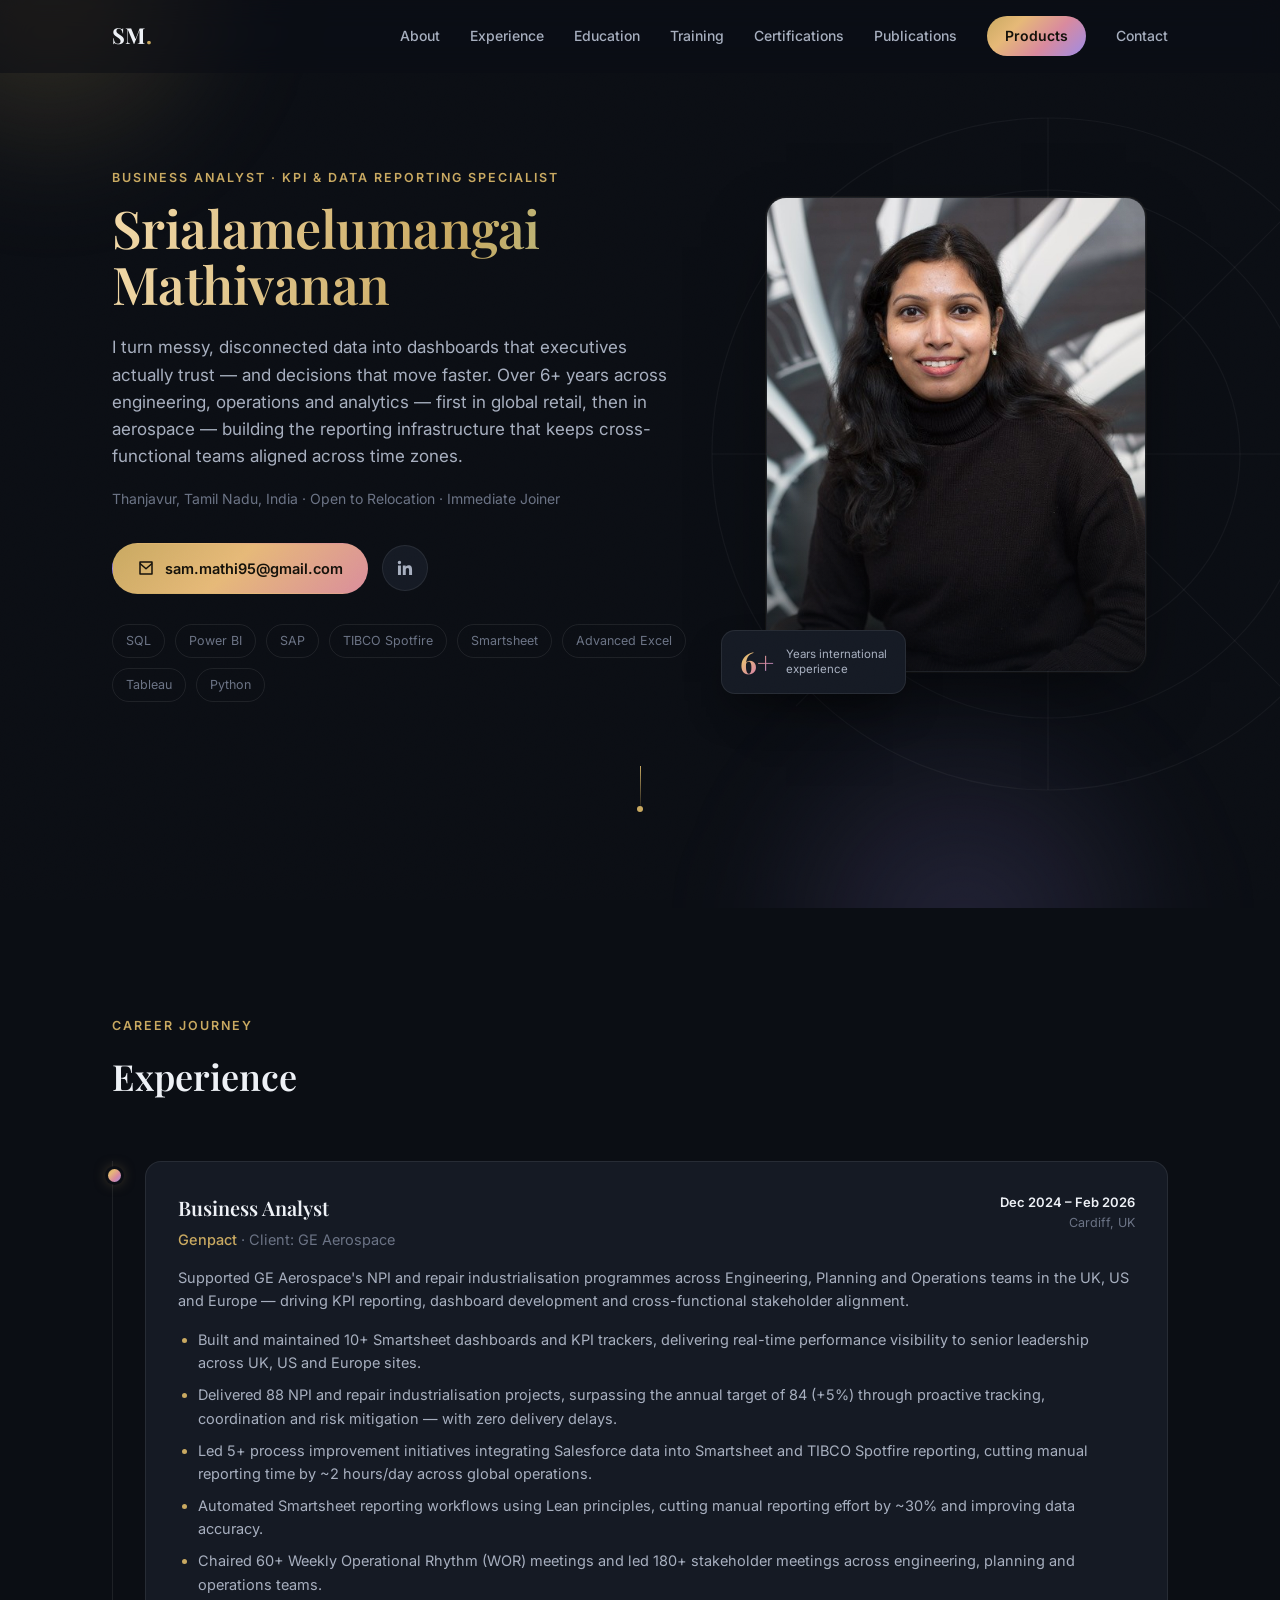
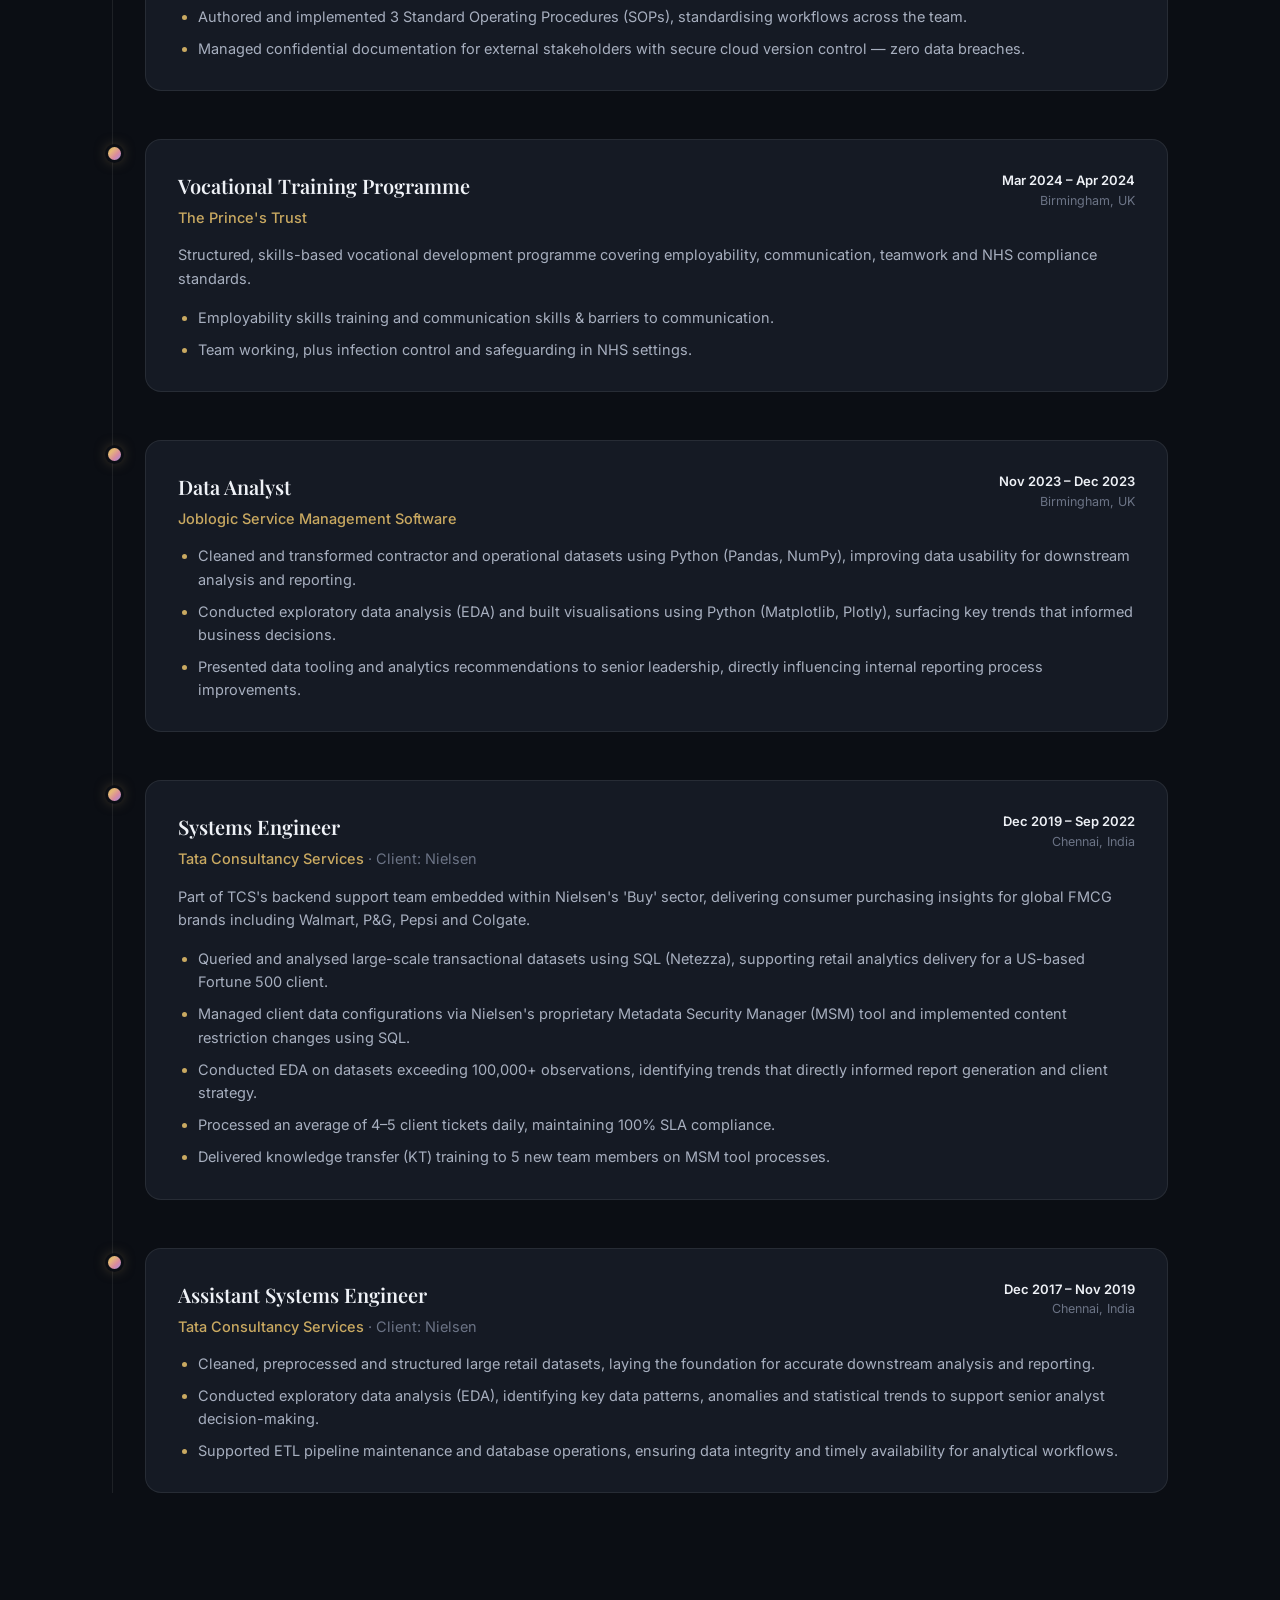
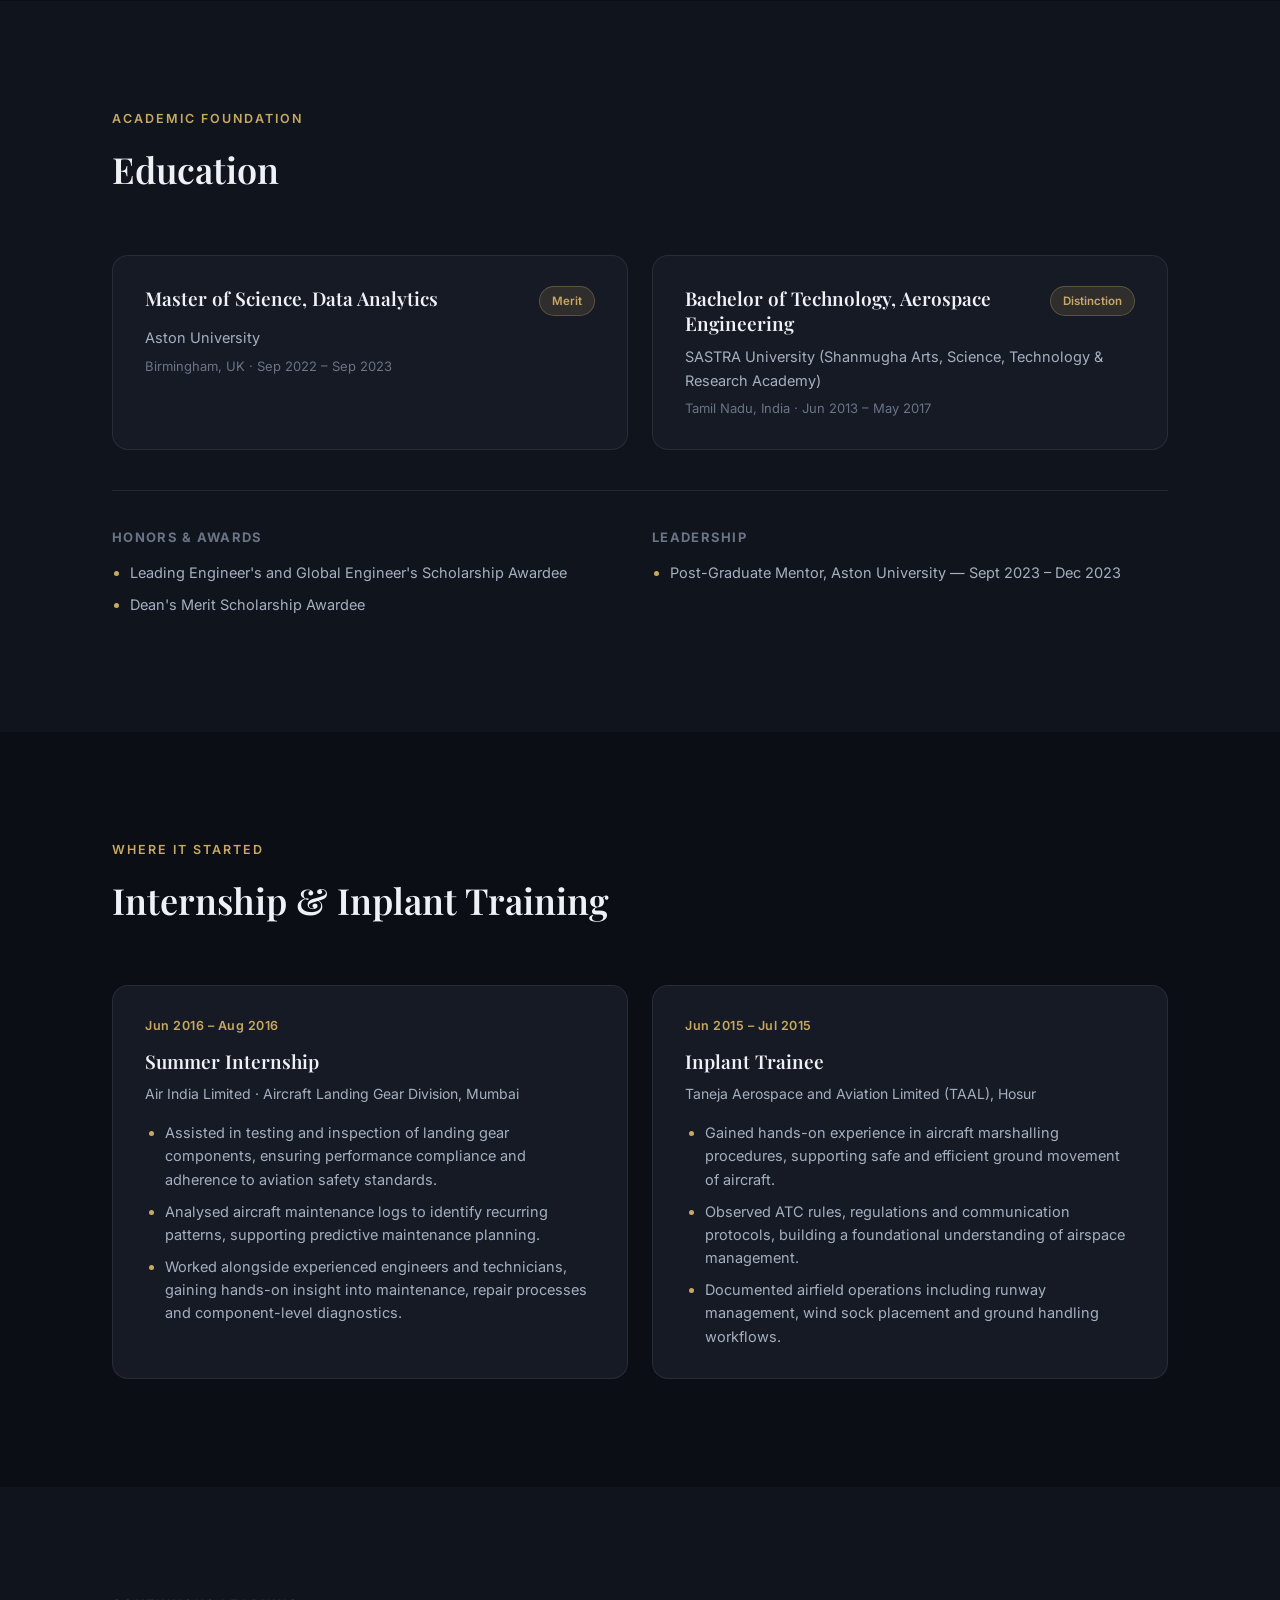
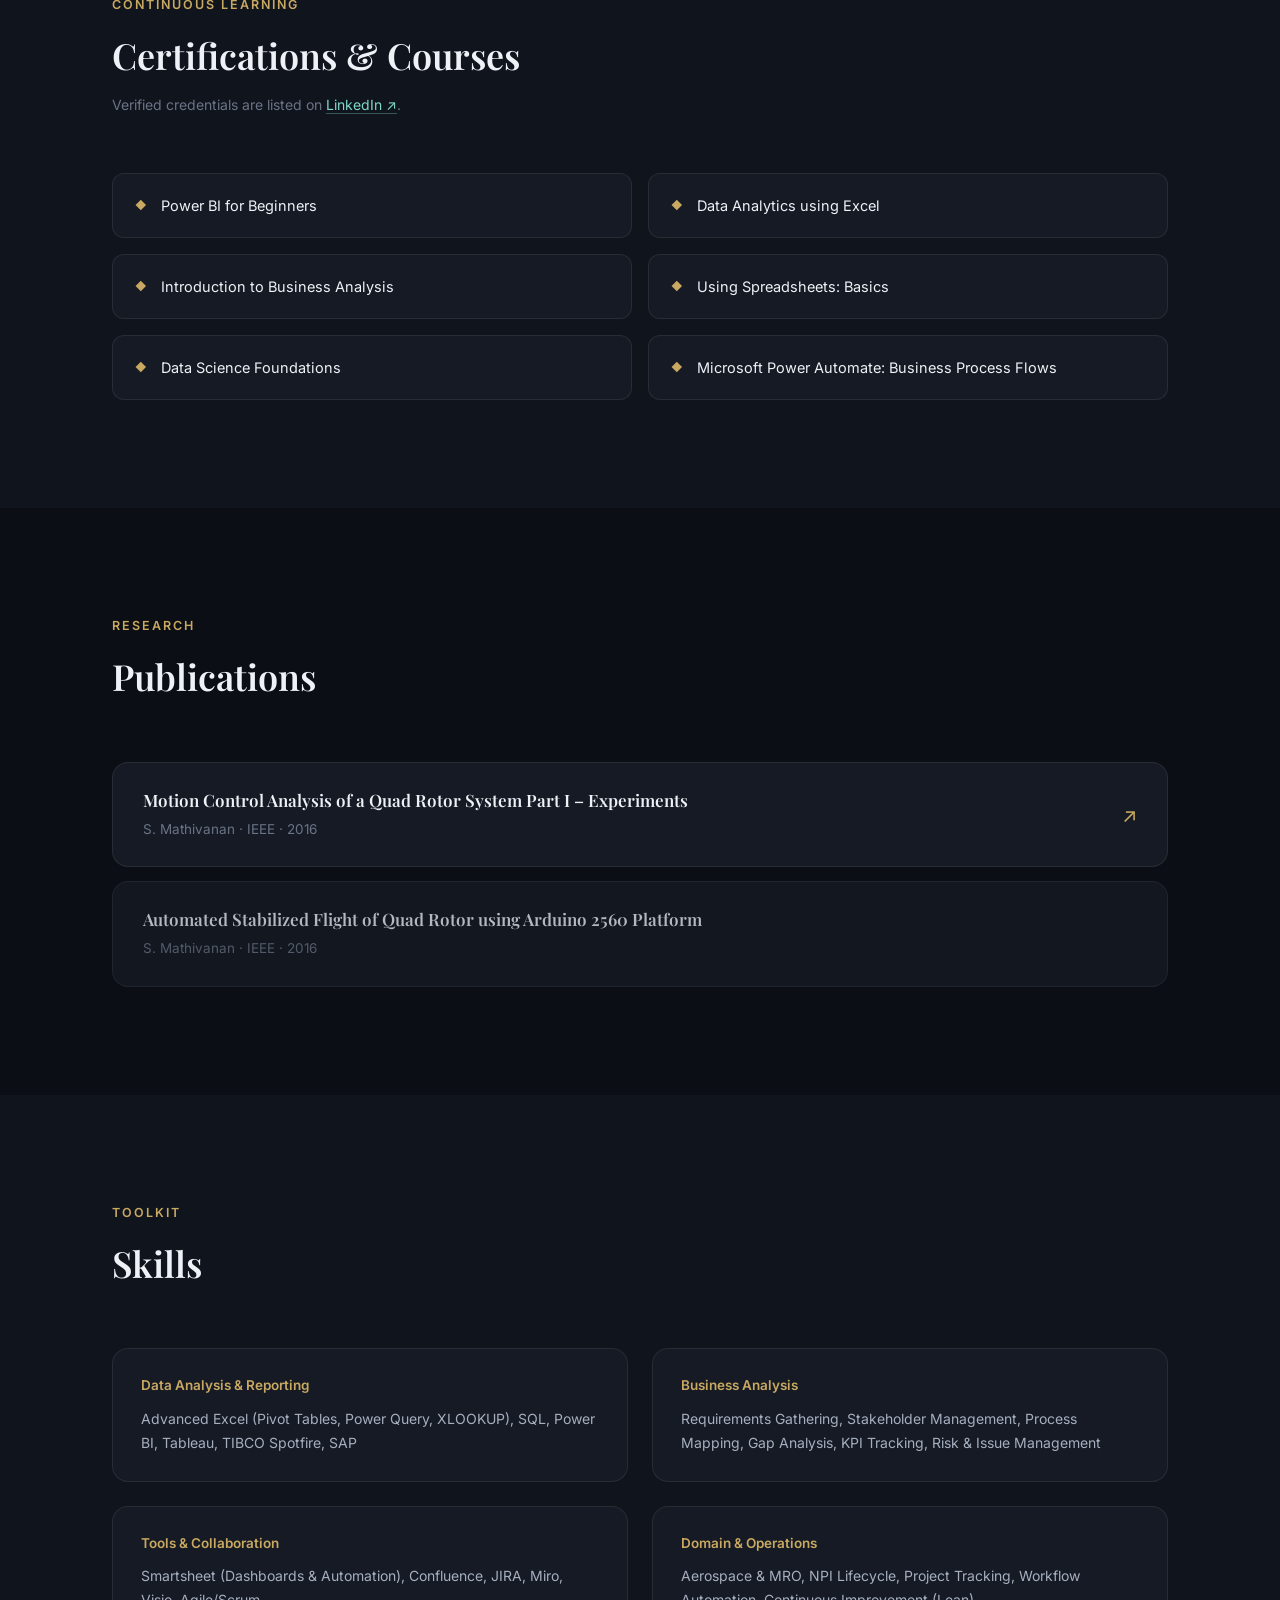
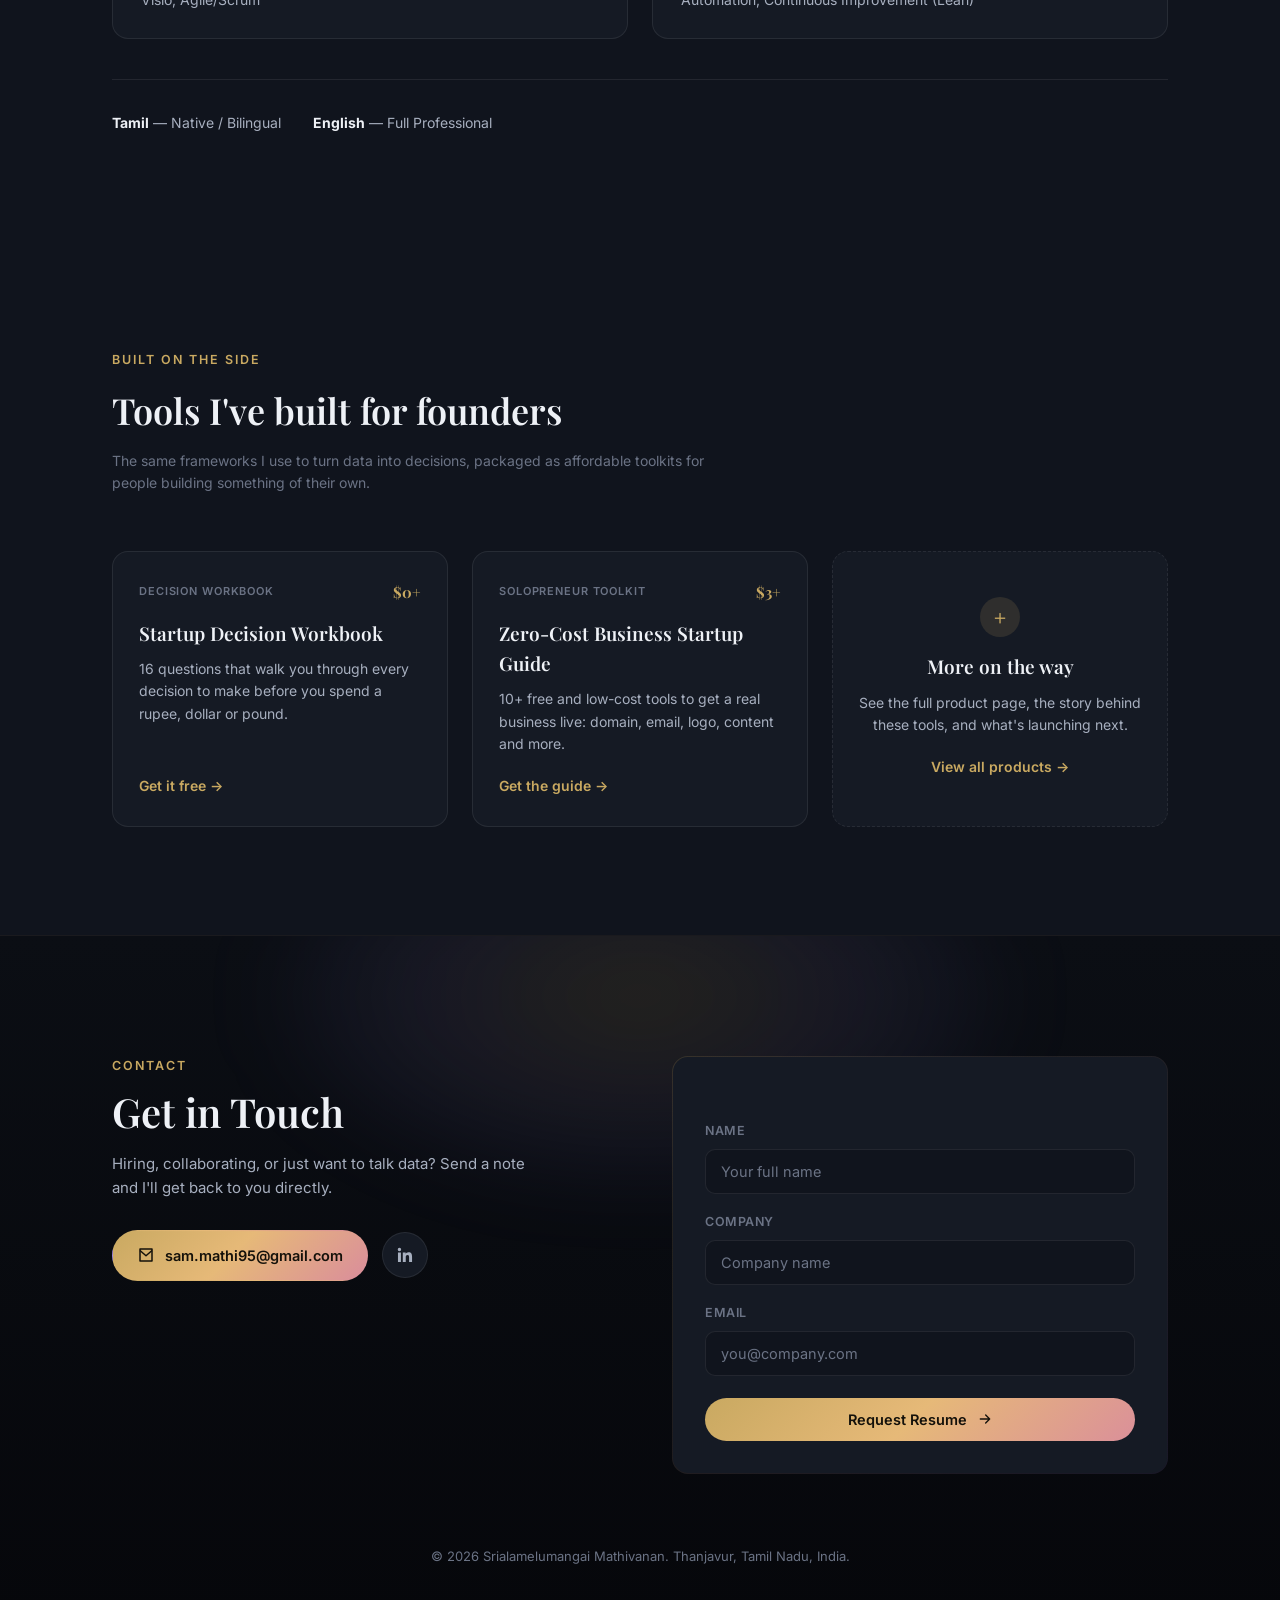
==== commit 849a444c: "Add files via upload" ====
--- a/index.html
+++ b/index.html
@@ -4,7 +4,7 @@
 <meta charset="UTF-8">
 <meta name="viewport" content="width=device-width, initial-scale=1.0">
 <title>Srialamelumangai Mathivanan — Business Analyst</title>
-<meta name="description" content="Srialamelumangai Mathivanan — Business Analyst specializing in Power BI, SQL, Smartsheet and KPI reporting. UK experience across GE Aerospace, TCS and Nielsen.">
+<meta name="description" content="Srialamelumangai Mathivanan — Business Analyst specializing in Power BI, SQL, Smartsheet and KPI reporting. International experience across GE Aerospace, TCS and Nielsen. Also building practical toolkits for founders — see Products.">
 <link rel="icon" href="data:image/svg+xml,%3Csvg xmlns='http://www.w3.org/2000/svg' viewBox='0 0 100 100'%3E%3Crect width='100' height='100' rx='20' fill='%230b0e14'/%3E%3Ctext x='50' y='68' font-size='52' font-family='Georgia,serif' fill='%23c9a961' text-anchor='middle'%3ESM%3C/text%3E%3C/svg%3E">
 <link rel="preconnect" href="https://fonts.googleapis.com">
 <link rel="preconnect" href="https://fonts.gstatic.com" crossorigin>
@@ -26,7 +26,8 @@
       <a href="#training">Training</a>
       <a href="#certifications">Certifications</a>
       <a href="#publications">Publications</a>
-      <a href="#contact" class="nav-cta">Contact</a>
+      <a href="products.html" class="nav-cta">Products</a>
+      <a href="#contact">Contact</a>
     </nav>
     <button class="nav-toggle" id="navToggle" aria-label="Toggle navigation">
       <span></span><span></span><span></span>
@@ -383,6 +384,48 @@
   </div>
 </section>
 
+<!-- ===== PRODUCTS TEASER ===== -->
+<section class="section section-alt" id="products-teaser">
+  <div class="container">
+    <div class="section-head reveal">
+      <p class="eyebrow">Built on the side</p>
+      <h2>Tools I've built for founders</h2>
+      <p class="section-note">The same frameworks I use to turn data into decisions, packaged as affordable toolkits for people building something of their own.</p>
+    </div>
+
+    <div class="teaser-grid reveal">
+      <a class="teaser-card" href="products.html#startup-decision-workbook">
+        <div class="teaser-top">
+          <span class="teaser-tag">Decision Workbook</span>
+          <span class="teaser-price">$0+</span>
+        </div>
+        <h3>Startup Decision Workbook</h3>
+        <p>16 questions that walk you through every decision to make before you spend a rupee, dollar or pound.</p>
+        <span class="teaser-link">Get it free <span aria-hidden="true">→</span></span>
+      </a>
+
+      <a class="teaser-card" href="products.html#zero-cost-business-startup-guide">
+        <div class="teaser-top">
+          <span class="teaser-tag">Solopreneur Toolkit</span>
+          <span class="teaser-price">$3+</span>
+        </div>
+        <h3>Zero-Cost Business Startup Guide</h3>
+        <p>10+ free and low-cost tools to get a real business live: domain, email, logo, content and more.</p>
+        <span class="teaser-link">Get the guide <span aria-hidden="true">→</span></span>
+      </a>
+
+      <a class="teaser-card teaser-card-more" href="products.html">
+        <div class="teaser-more-inner">
+          <span class="teaser-more-icon" aria-hidden="true">＋</span>
+          <h3>More on the way</h3>
+          <p>See the full product page, the story behind these tools, and what's launching next.</p>
+          <span class="teaser-link">View all products <span aria-hidden="true">→</span></span>
+        </div>
+      </a>
+    </div>
+  </div>
+</section>
+
 <!-- ===== CONTACT / FOOTER ===== -->
 <footer class="footer" id="contact">
   <div class="footer-glow" aria-hidden="true"></div>
--- a/styles.css
+++ b/styles.css
@@ -266,6 +266,12 @@
   background: var(--surface);
 }
 .btn-icon:hover { color: var(--gold); border-color: var(--gold); transform: translateY(-2px); }
+.btn-outline {
+  background: var(--surface);
+  border: 1px solid var(--surface-border);
+  color: var(--text-dim);
+}
+.btn-outline:hover { color: var(--gold); border-color: var(--gold); transform: translateY(-2px); }
 
 .hero-tools {
   display: flex;
@@ -779,6 +785,376 @@
   margin: 0;
 }
 
+/* ================= PRODUCTS TEASER (index.html) ================= */
+.teaser-grid {
+  display: grid;
+  grid-template-columns: repeat(3, 1fr);
+  gap: 24px;
+}
+.teaser-card {
+  display: flex;
+  flex-direction: column;
+  background: var(--surface);
+  border: 1px solid var(--surface-border);
+  border-radius: var(--radius);
+  padding: 28px 26px;
+  transition: border-color 0.25s ease, transform 0.25s ease, background 0.25s ease;
+}
+.teaser-card:hover {
+  border-color: rgba(201,169,97,0.4);
+  transform: translateY(-4px);
+}
+.teaser-top {
+  display: flex;
+  justify-content: space-between;
+  align-items: center;
+  margin-bottom: 14px;
+}
+.teaser-tag {
+  font-size: 11px;
+  font-weight: 600;
+  letter-spacing: 0.08em;
+  text-transform: uppercase;
+  color: var(--text-faint);
+}
+.teaser-price {
+  font-family: var(--font-display);
+  font-size: 15px;
+  font-weight: 700;
+  color: var(--gold);
+}
+.teaser-card h3 {
+  font-size: 19px;
+  margin-bottom: 10px;
+}
+.teaser-card p {
+  color: var(--text-dim);
+  font-size: 14px;
+  margin: 0 0 20px;
+  flex-grow: 1;
+}
+.teaser-link {
+  font-size: 14px;
+  font-weight: 600;
+  color: var(--gold);
+}
+.teaser-card-more {
+  border-style: dashed;
+  justify-content: center;
+}
+.teaser-more-inner { text-align: center; }
+.teaser-more-icon {
+  display: inline-flex;
+  align-items: center;
+  justify-content: center;
+  width: 40px; height: 40px;
+  border-radius: 50%;
+  background: var(--gold-soft);
+  color: var(--gold);
+  font-size: 20px;
+  margin-bottom: 14px;
+}
+.teaser-card-more p { margin-bottom: 18px; }
+
+/* ================= PRODUCTS PAGE (products.html) ================= */
+.prod-hero {
+  position: relative;
+  padding: 168px 0 88px;
+  overflow: hidden;
+}
+.prod-hero .hero-glow { }
+.prod-hero-inner {
+  position: relative;
+  z-index: 1;
+  max-width: 760px;
+}
+.prod-hero h1 {
+  font-size: 48px;
+  line-height: 1.12;
+  letter-spacing: -0.01em;
+  margin-bottom: 20px;
+}
+.prod-hero-lede {
+  font-size: 17px;
+  color: var(--text-dim);
+  max-width: 620px;
+  margin: 0 0 32px;
+}
+.prod-stats {
+  display: flex;
+  flex-wrap: wrap;
+  gap: 36px;
+  margin-top: 44px;
+  padding-top: 32px;
+  border-top: 1px solid var(--surface-border);
+}
+.prod-stat strong {
+  display: block;
+  font-family: var(--font-display);
+  font-size: 30px;
+  background: var(--gradient-brand);
+  -webkit-background-clip: text;
+  background-clip: text;
+  color: transparent;
+}
+.prod-stat span {
+  font-size: 12.5px;
+  color: var(--text-faint);
+}
+
+/* ---------- Story ---------- */
+.prod-story-text {
+  max-width: 680px;
+}
+.prod-story-text p {
+  color: var(--text-dim);
+  font-size: 15.5px;
+  line-height: 1.75;
+  margin: 0 0 18px;
+}
+.audience-row {
+  display: flex;
+  flex-wrap: wrap;
+  gap: 10px;
+  margin-top: 28px;
+}
+.audience-row span {
+  font-size: 12.5px;
+  color: var(--text-dim);
+  border: 1px solid var(--surface-border);
+  background: var(--surface);
+  padding: 7px 15px;
+  border-radius: 999px;
+}
+
+/* ---------- Shop / product grid ---------- */
+.prod-grid {
+  display: grid;
+  grid-template-columns: repeat(3, 1fr);
+  gap: 24px;
+}
+.prod-card {
+  position: relative;
+  display: flex;
+  flex-direction: column;
+  background: var(--surface);
+  border: 1px solid var(--surface-border);
+  border-radius: var(--radius);
+  padding: 32px 28px;
+  transition: border-color 0.25s ease, transform 0.25s ease;
+}
+.prod-card:hover {
+  border-color: rgba(201,169,97,0.4);
+  transform: translateY(-4px);
+}
+.prod-badge {
+  position: absolute;
+  top: -11px;
+  left: 28px;
+  background: var(--gradient-brand);
+  color: #14110a;
+  font-size: 11px;
+  font-weight: 700;
+  letter-spacing: 0.03em;
+  padding: 5px 13px;
+  border-radius: 999px;
+}
+.prod-card-top {
+  display: flex;
+  justify-content: space-between;
+  align-items: flex-start;
+  gap: 12px;
+  margin-bottom: 16px;
+}
+.prod-tag {
+  display: block;
+  font-size: 11px;
+  font-weight: 700;
+  letter-spacing: 0.08em;
+  text-transform: uppercase;
+  color: var(--teal);
+  margin-bottom: 4px;
+}
+.prod-format {
+  font-size: 12px;
+  color: var(--text-faint);
+}
+.prod-price {
+  flex-shrink: 0;
+  text-align: right;
+}
+.prod-price strong {
+  display: block;
+  font-family: var(--font-display);
+  font-size: 26px;
+  color: var(--gold);
+  line-height: 1;
+}
+.prod-price span {
+  font-size: 11px;
+  color: var(--text-faint);
+}
+.prod-card h3 {
+  font-size: 21px;
+  margin-bottom: 12px;
+  line-height: 1.3;
+}
+.prod-card-desc {
+  color: var(--text-dim);
+  font-size: 14.5px;
+  line-height: 1.65;
+  margin: 0 0 18px;
+}
+.prod-features {
+  list-style: none;
+  margin: 0 0 24px;
+  padding: 0;
+  flex-grow: 1;
+}
+.prod-features li {
+  position: relative;
+  padding-left: 22px;
+  font-size: 13.5px;
+  color: var(--text-dim);
+  margin-bottom: 9px;
+}
+.prod-features li::before {
+  content: "✓";
+  position: absolute;
+  left: 0;
+  color: var(--gold);
+  font-weight: 700;
+}
+.prod-card-btn {
+  width: 100%;
+  justify-content: center;
+  border: none;
+  cursor: pointer;
+}
+
+.prod-card-coming {
+  align-items: flex-start;
+  justify-content: center;
+  border-style: dashed;
+  opacity: 0.8;
+}
+.prod-coming-icon {
+  width: 40px; height: 40px;
+  border-radius: 50%;
+  display: flex;
+  align-items: center;
+  justify-content: center;
+  background: var(--surface-border);
+  color: var(--text-dim);
+  font-size: 18px;
+  margin-bottom: 16px;
+}
+.prod-card-coming h3 { font-size: 19px; margin-bottom: 8px; }
+.prod-card-coming p { color: var(--text-faint); font-size: 14px; margin: 0; }
+
+/* ---------- Trust row ---------- */
+.trust-grid {
+  display: grid;
+  grid-template-columns: repeat(3, 1fr);
+  gap: 24px;
+}
+.trust-item {
+  background: var(--surface);
+  border: 1px solid var(--surface-border);
+  border-radius: var(--radius);
+  padding: 26px 28px;
+}
+.trust-item h4 {
+  font-family: var(--font-body);
+  font-size: 14.5px;
+  color: var(--text);
+  font-weight: 600;
+  margin: 0 0 8px;
+}
+.trust-item p {
+  margin: 0;
+  font-size: 13.5px;
+  color: var(--text-dim);
+  line-height: 1.6;
+}
+
+/* ---------- FAQ ---------- */
+.faq-list {
+  display: flex;
+  flex-direction: column;
+  gap: 12px;
+}
+.faq-item {
+  background: var(--surface);
+  border: 1px solid var(--surface-border);
+  border-radius: 12px;
+  padding: 6px 26px;
+}
+.faq-item summary {
+  list-style: none;
+  cursor: pointer;
+  padding: 20px 0;
+  font-size: 15.5px;
+  font-weight: 600;
+  color: var(--text);
+  display: flex;
+  justify-content: space-between;
+  align-items: center;
+  gap: 16px;
+}
+.faq-item summary::-webkit-details-marker { display: none; }
+.faq-item summary::after {
+  content: "+";
+  font-size: 20px;
+  color: var(--gold);
+  flex-shrink: 0;
+  transition: transform 0.2s ease;
+}
+.faq-item[open] summary::after { transform: rotate(45deg); }
+.faq-item p {
+  margin: 0 0 20px;
+  color: var(--text-dim);
+  font-size: 14.5px;
+  line-height: 1.7;
+}
+
+/* ---------- Products footer CTA ---------- */
+.prod-cta-band {
+  text-align: center;
+  max-width: 620px;
+  margin: 0 auto;
+}
+.prod-cta-band h2 { font-size: 32px; margin-bottom: 14px; }
+.prod-cta-band p { color: var(--text-dim); font-size: 15px; margin: 0 0 28px; }
+.prod-cta-band .btn { margin: 0 auto; }
+
+.simple-footer {
+  padding: 56px 0 40px;
+  border-top: 1px solid var(--surface-border);
+  background: var(--bg);
+}
+.simple-footer-inner {
+  display: flex;
+  justify-content: space-between;
+  align-items: center;
+  flex-wrap: wrap;
+  gap: 16px;
+}
+.simple-footer-links {
+  display: flex;
+  gap: 24px;
+  flex-wrap: wrap;
+}
+.simple-footer-links a {
+  font-size: 13.5px;
+  color: var(--text-dim);
+}
+.simple-footer-links a:hover { color: var(--gold); }
+.simple-footer-copy {
+  font-size: 13px;
+  color: var(--text-faint);
+}
+
 /* ================= RESPONSIVE ================= */
 @media (max-width: 860px) {
   .hero-inner {
@@ -788,6 +1164,9 @@
   .hero-photo { order: -1; max-width: 300px; margin: 0 auto; }
   .hero-text h1 { font-size: 40px; }
   .grid-2, .skills-grid, .honors, .cert-grid { grid-template-columns: 1fr; }
+  .teaser-grid, .prod-grid, .trust-grid { grid-template-columns: 1fr; }
+  .prod-hero h1 { font-size: 36px; }
+  .simple-footer-inner { flex-direction: column; text-align: center; justify-content: center; }
   .footer-top { grid-template-columns: 1fr; gap: 44px; text-align: center; }
   .footer-lede { margin-left: auto; margin-right: auto; }
   .footer .hero-actions { justify-content: center; }
@@ -822,4 +1201,8 @@
   .timeline-marker { left: -29.5px; }
   .timeline-card, .edu-card, .train-card { padding: 24px; }
   .footer-text h2 { font-size: 26px; }
-}
+  .prod-hero { padding: 140px 0 64px; }
+  .prod-hero h1 { font-size: 30px; }
+  .prod-card, .trust-item { padding: 24px; }
+  .prod-cta-band h2 { font-size: 26px; }
+}
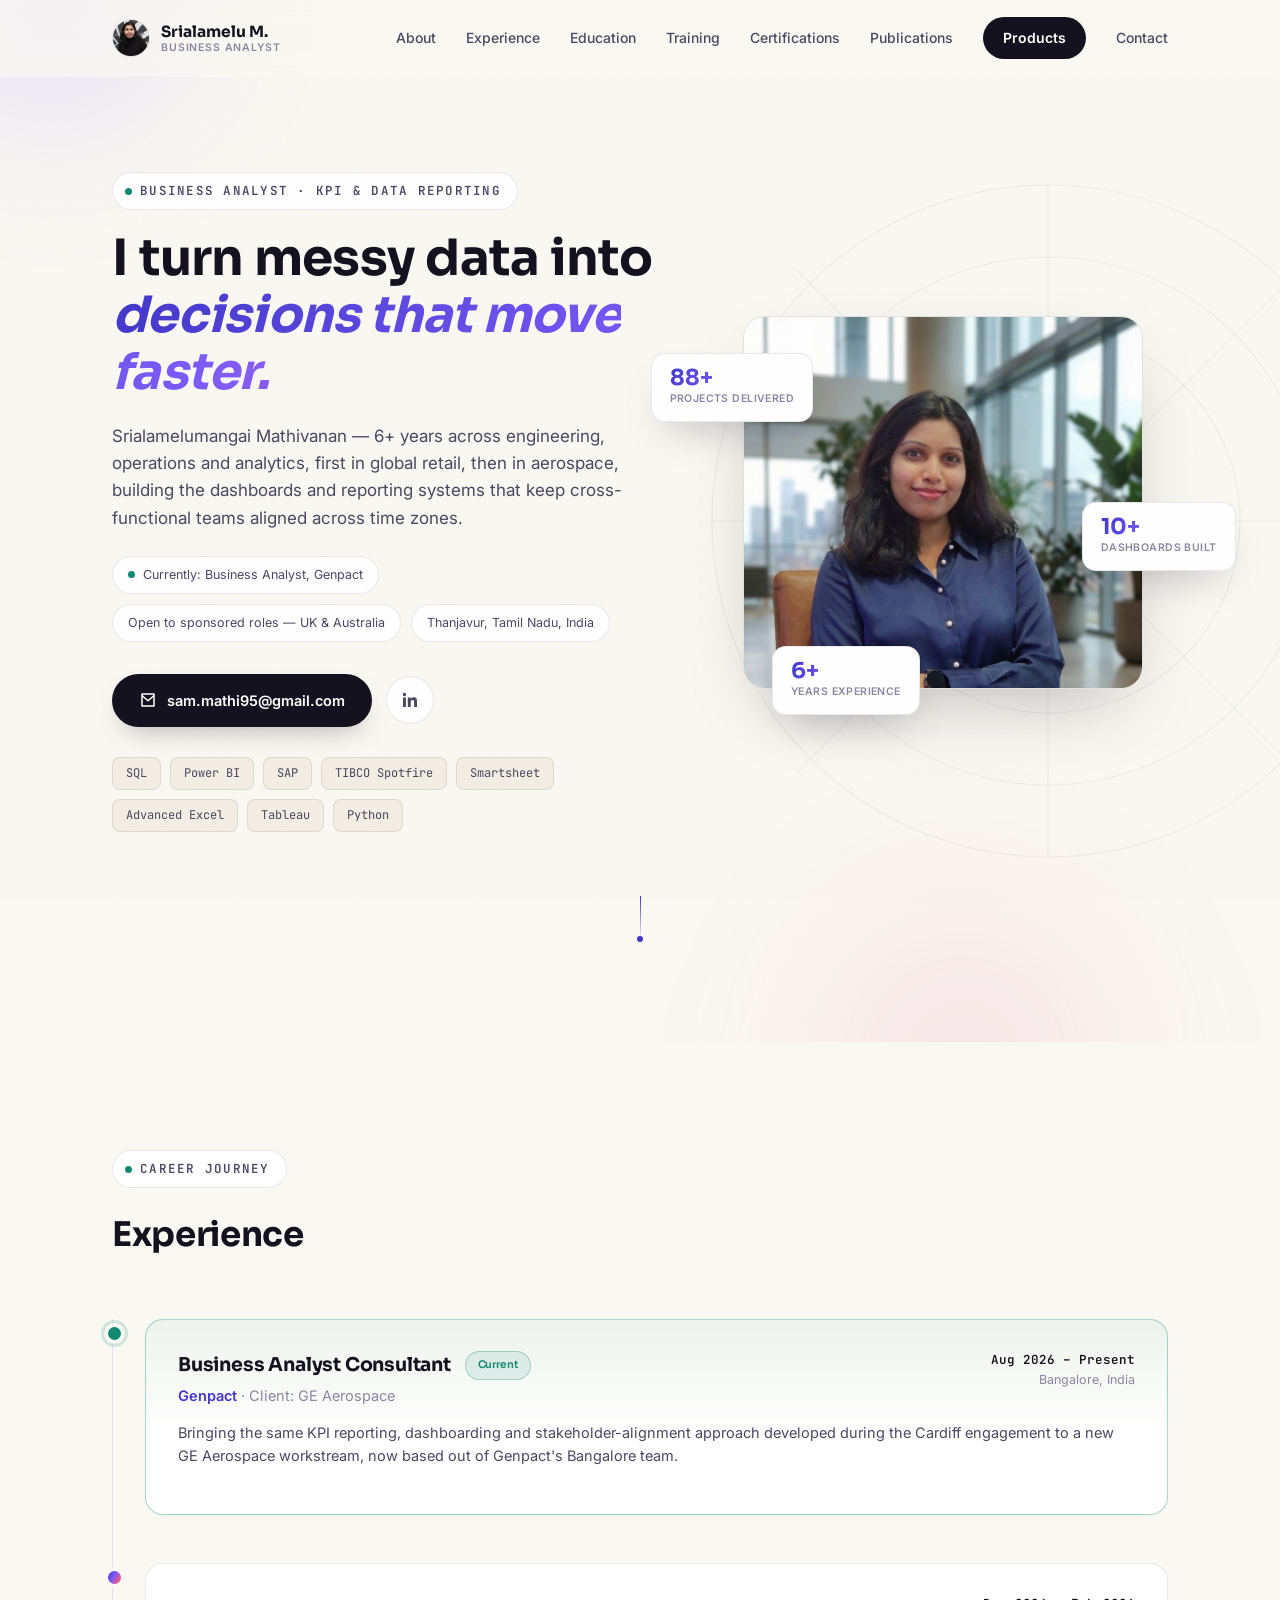
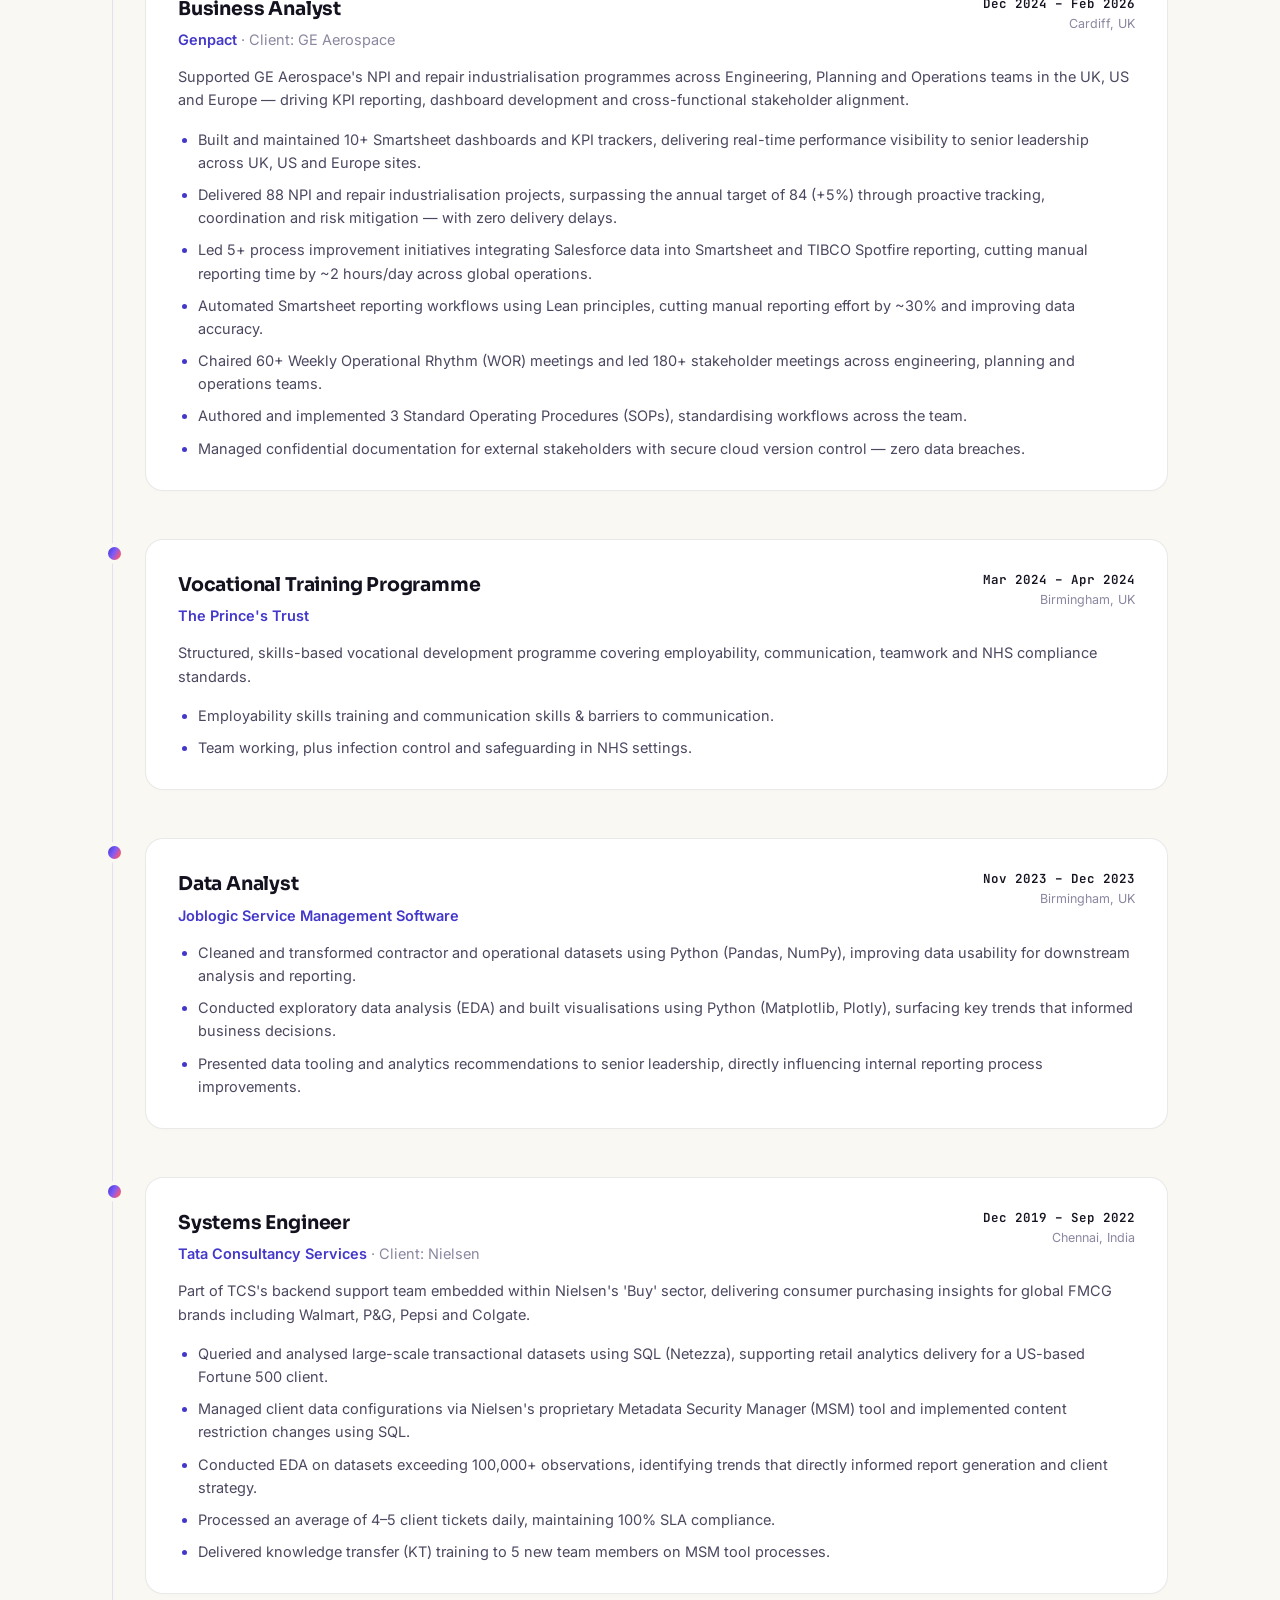
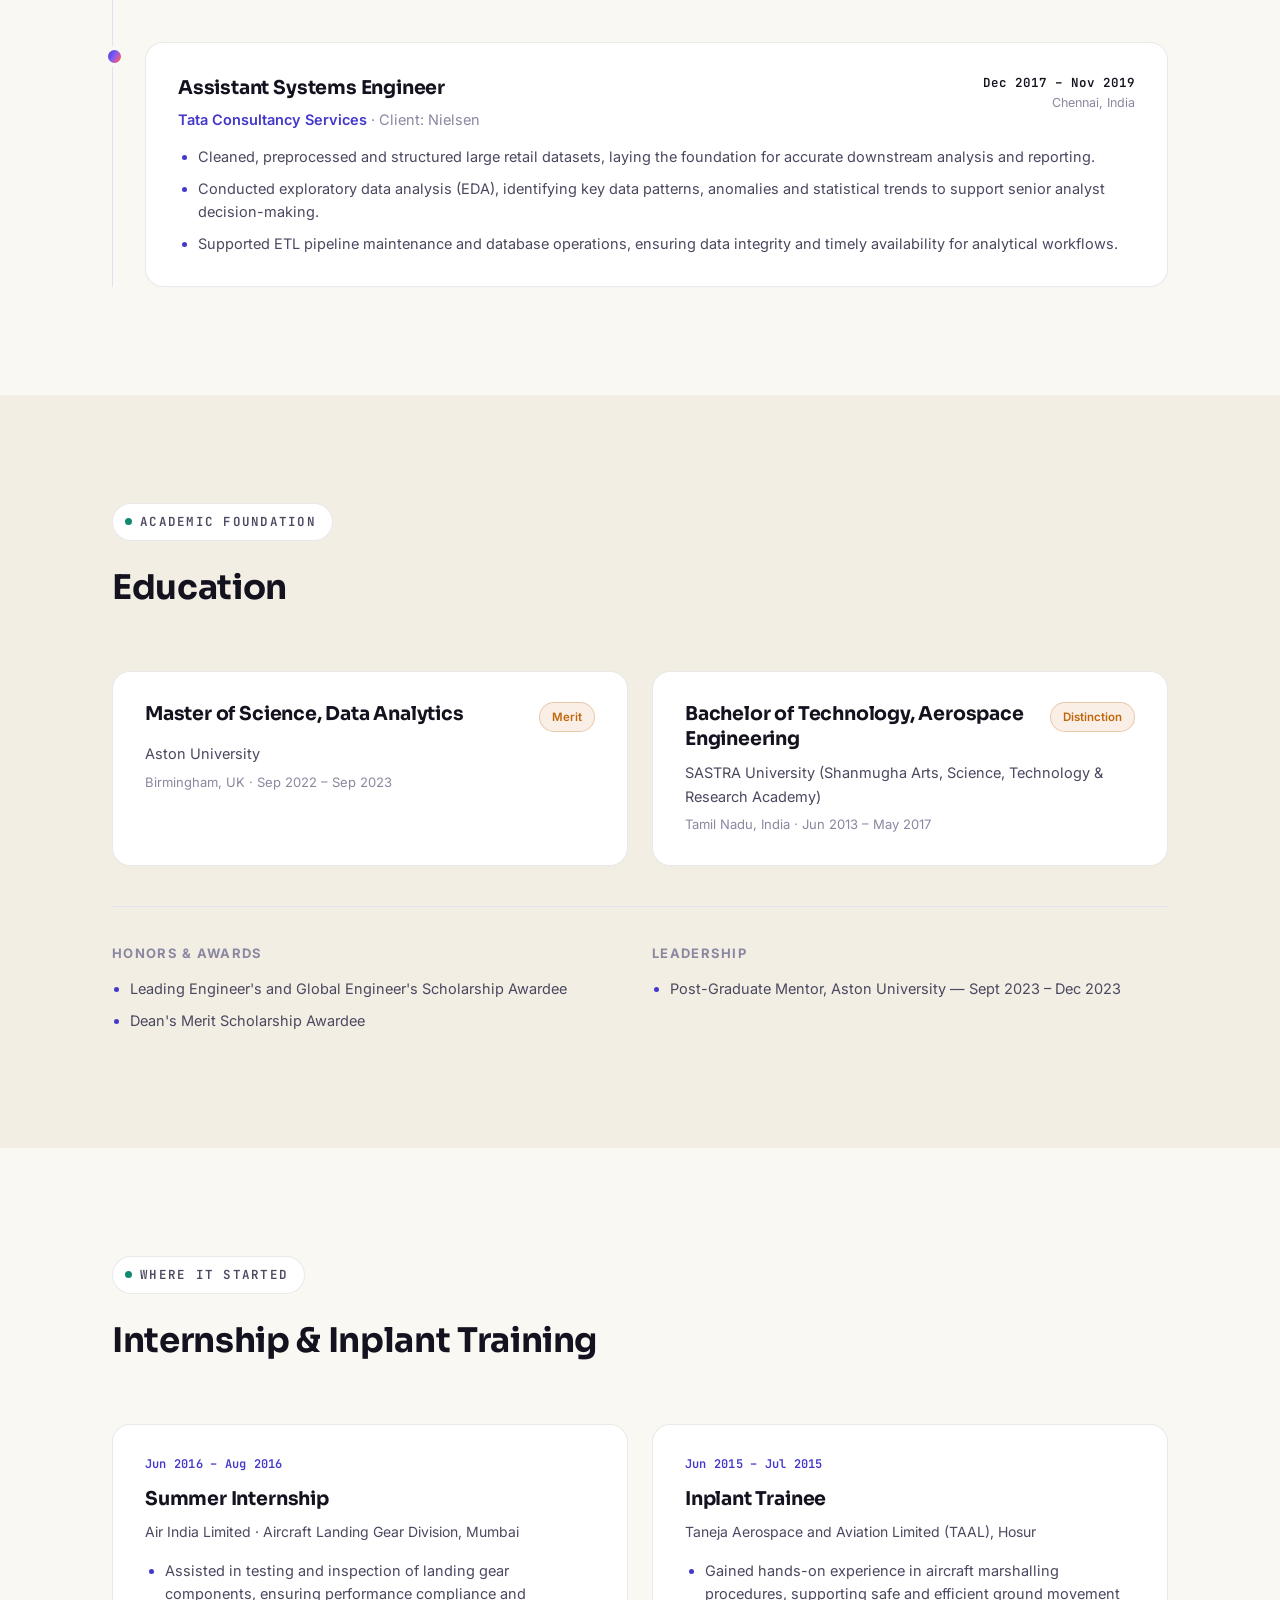
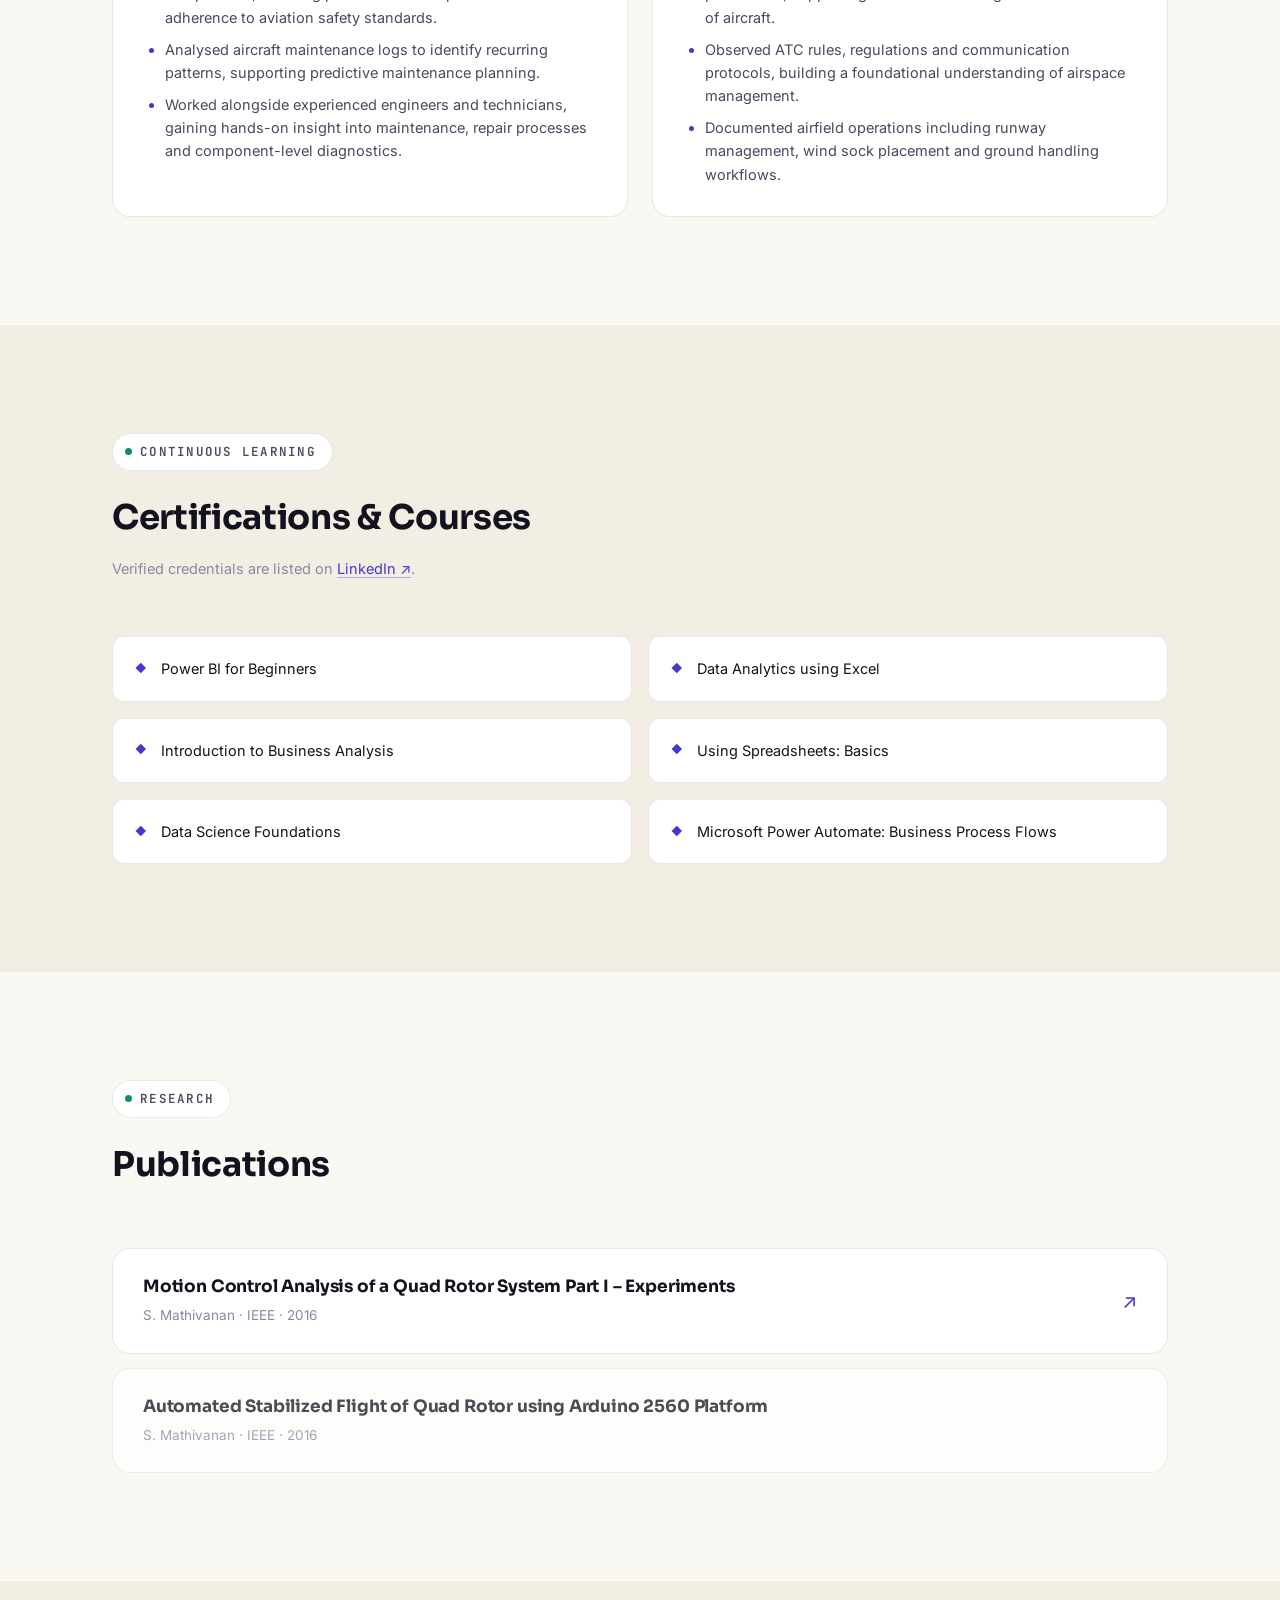
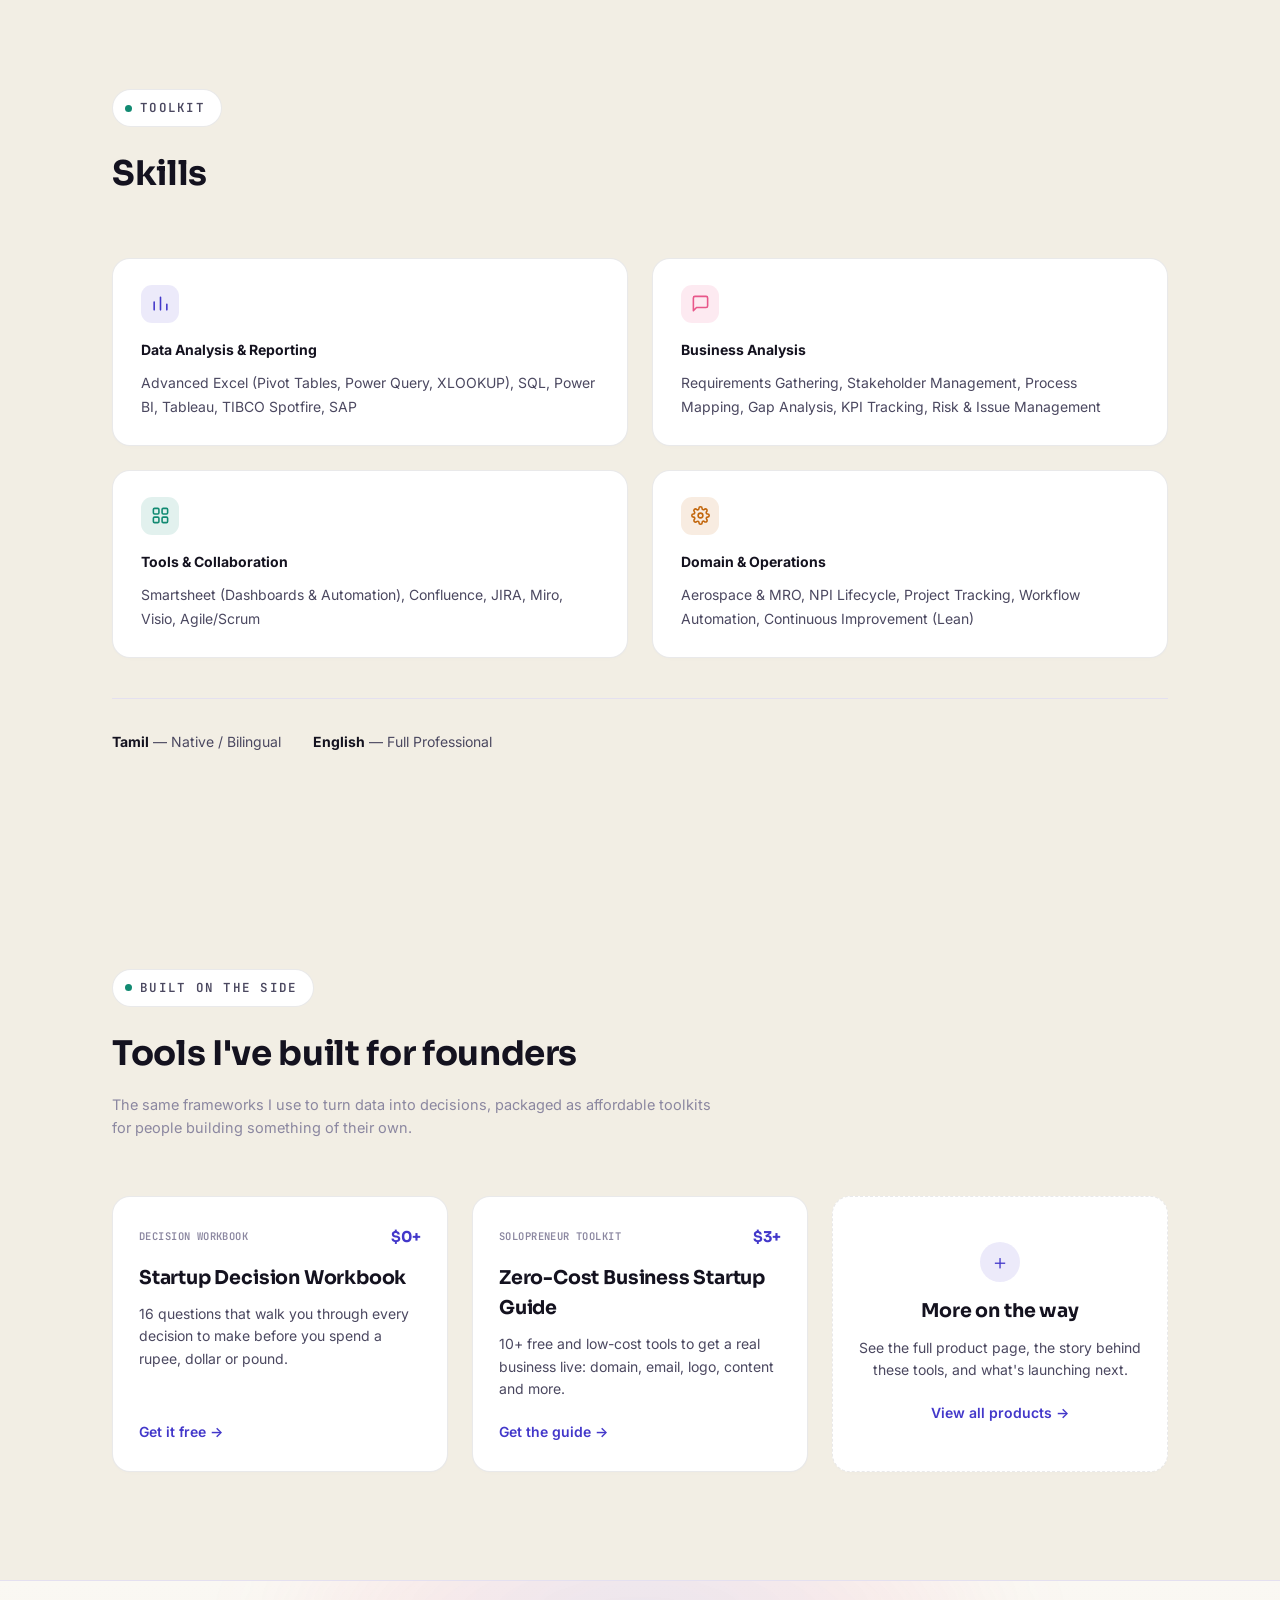
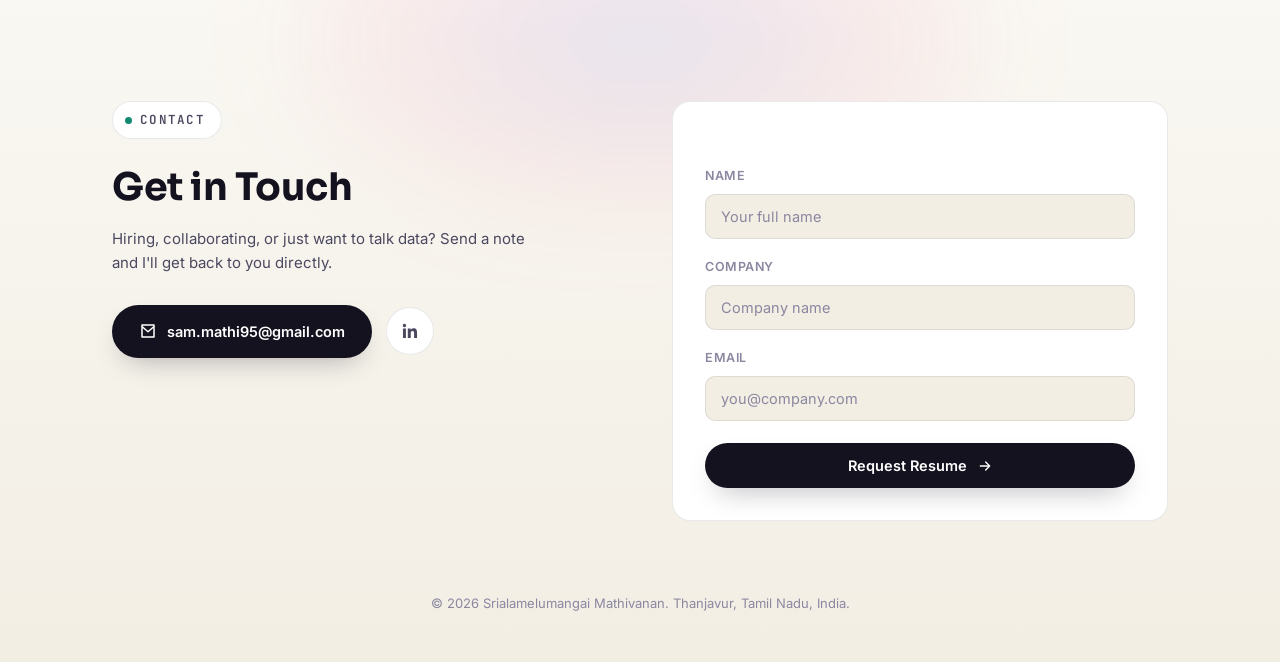
==== commit 4274bc16: "Add files via upload" ====
--- a/index.html
+++ b/index.html
@@ -5,20 +5,27 @@
 <meta name="viewport" content="width=device-width, initial-scale=1.0">
 <title>Srialamelumangai Mathivanan — Business Analyst</title>
 <meta name="description" content="Srialamelumangai Mathivanan — Business Analyst specializing in Power BI, SQL, Smartsheet and KPI reporting. International experience across GE Aerospace, TCS and Nielsen. Also building practical toolkits for founders — see Products.">
-<link rel="icon" href="data:image/svg+xml,%3Csvg xmlns='http://www.w3.org/2000/svg' viewBox='0 0 100 100'%3E%3Crect width='100' height='100' rx='20' fill='%230b0e14'/%3E%3Ctext x='50' y='68' font-size='52' font-family='Georgia,serif' fill='%23c9a961' text-anchor='middle'%3ESM%3C/text%3E%3C/svg%3E">
+<link rel="icon" href="data:image/svg+xml,%3Csvg xmlns='http://www.w3.org/2000/svg' viewBox='0 0 100 100'%3E%3Crect width='100' height='100' rx='24' fill='%234338CA'/%3E%3Ctext x='50' y='66' font-size='48' font-family='Arial,sans-serif' font-weight='700' fill='%23FAF8F3' text-anchor='middle'%3ESM%3C/text%3E%3C/svg%3E">
 <link rel="preconnect" href="https://fonts.googleapis.com">
 <link rel="preconnect" href="https://fonts.gstatic.com" crossorigin>
-<link href="https://fonts.googleapis.com/css2?family=Playfair+Display:wght@500;600;700&family=Inter:wght@300;400;500;600;700&display=swap" rel="stylesheet">
+<link href="https://fonts.googleapis.com/css2?family=Sora:wght@600;700;800&family=Inter:wght@300;400;500;600;700&family=JetBrains+Mono:wght@500;600&display=swap" rel="stylesheet">
 <link rel="stylesheet" href="styles.css">
 </head>
 <body>
 
 <div class="noise-overlay"></div>
+<div class="scroll-progress" id="scrollProgress"></div>
 
 <!-- ===== NAV ===== -->
 <header class="site-header" id="siteHeader">
   <div class="container header-inner">
-    <a href="#top" class="brand">SM<span class="brand-dot">.</span></a>
+    <a href="#top" class="brand">
+      <span class="brand-avatar"><img src="profile.jpg" alt="Srialamelumangai Mathivanan"></span>
+      <span class="brand-text">
+        <span class="brand-name">Srialamelu M.</span>
+        <span class="brand-role">Business Analyst</span>
+      </span>
+    </a>
     <nav class="main-nav" id="mainNav">
       <a href="#about">About</a>
       <a href="#experience">Experience</a>
@@ -53,15 +60,18 @@
 
   <div class="container hero-inner" id="about">
     <div class="hero-text reveal">
-      <p class="eyebrow">Business Analyst · KPI &amp; Data Reporting Specialist</p>
-      <h1 class="gradient-text">Srialamelumangai<br>Mathivanan</h1>
+      <p class="eyebrow">Business Analyst · KPI &amp; Data Reporting</p>
+      <h1>I turn messy data into<br><em class="gradient-text">decisions that move faster.</em></h1>
       <p class="hero-lede">
-        I turn messy, disconnected data into dashboards that executives actually trust —
-        and decisions that move faster. Over 6+ years across engineering, operations and
-        analytics — first in global retail, then in aerospace — building the reporting
-        infrastructure that keeps cross-functional teams aligned across time zones.
+        Srialamelumangai Mathivanan — 6+ years across engineering, operations and analytics,
+        first in global retail, then in aerospace, building the dashboards and reporting
+        systems that keep cross-functional teams aligned across time zones.
       </p>
-      <p class="hero-meta">Thanjavur, Tamil Nadu, India · Open to Relocation · Immediate Joiner</p>
+      <div class="status-row">
+        <span class="status-chip"><span class="status-dot"></span>Currently: Business Analyst, Genpact</span>
+        <span class="status-chip">Open to sponsored roles — UK &amp; Australia</span>
+        <span class="status-chip">Thanjavur, Tamil Nadu, India</span>
+      </div>
 
       <div class="hero-actions">
         <a href="mailto:sam.mathi95@gmail.com" class="btn btn-primary">
@@ -81,11 +91,21 @@
 
     <div class="hero-photo reveal">
       <div class="photo-frame">
-        <img src="profile.jpg" alt="Portrait of Srialamelumangai Mathivanan">
-      </div>
-      <div class="photo-badge">
-        <strong>6+</strong>
-        <span>Years international<br>experience</span>
+        <img src="hero-photo.jpg" alt="Portrait of Srialamelumangai Mathivanan">
+      </div>
+      <div class="hero-float-cards">
+        <div class="float-card float-card-a">
+          <strong>88+</strong>
+          <span>Projects delivered</span>
+        </div>
+        <div class="float-card float-card-b">
+          <strong>10+</strong>
+          <span>Dashboards built</span>
+        </div>
+        <div class="float-card float-card-c">
+          <strong>6+</strong>
+          <span>Years experience</span>
+        </div>
       </div>
     </div>
   </div>
@@ -102,6 +122,23 @@
     </div>
 
     <div class="timeline">
+
+      <article class="timeline-item reveal">
+        <div class="timeline-marker timeline-marker-current"></div>
+        <div class="timeline-card timeline-card-current">
+          <div class="tc-head">
+            <div>
+              <h3>Business Analyst Consultant <span class="pill pill-current">Current</span></h3>
+              <p class="tc-org">Genpact <span class="tc-client">· Client: GE Aerospace</span></p>
+            </div>
+            <div class="tc-meta">
+              <span class="tc-date">Aug 2026 – Present</span>
+              <span class="tc-loc">Bangalore, India</span>
+            </div>
+          </div>
+          <p class="tc-summary">Bringing the same KPI reporting, dashboarding and stakeholder-alignment approach developed during the Cardiff engagement to a new GE Aerospace workstream, now based out of Genpact's Bangalore team.</p>
+        </div>
+      </article>
 
       <article class="timeline-item reveal">
         <div class="timeline-marker"></div>
@@ -360,18 +397,22 @@
 
     <div class="skills-grid reveal">
       <div class="skill-group">
+        <span class="skill-icon" aria-hidden="true"><svg width="19" height="19" viewBox="0 0 24 24" fill="none" stroke="currentColor" stroke-width="2" stroke-linecap="round"><path d="M4 20V10M12 20V4M20 20v-7"/></svg></span>
         <h4>Data Analysis &amp; Reporting</h4>
         <p>Advanced Excel (Pivot Tables, Power Query, XLOOKUP), SQL, Power BI, Tableau, TIBCO Spotfire, SAP</p>
       </div>
       <div class="skill-group">
+        <span class="skill-icon" aria-hidden="true"><svg width="19" height="19" viewBox="0 0 24 24" fill="none" stroke="currentColor" stroke-width="2" stroke-linecap="round" stroke-linejoin="round"><path d="M21 15a2 2 0 0 1-2 2H7l-4 4V5a2 2 0 0 1 2-2h14a2 2 0 0 1 2 2z"/></svg></span>
         <h4>Business Analysis</h4>
         <p>Requirements Gathering, Stakeholder Management, Process Mapping, Gap Analysis, KPI Tracking, Risk &amp; Issue Management</p>
       </div>
       <div class="skill-group">
+        <span class="skill-icon" aria-hidden="true"><svg width="19" height="19" viewBox="0 0 24 24" fill="none" stroke="currentColor" stroke-width="2"><rect x="3" y="3" width="7" height="7" rx="1.5"/><rect x="14" y="3" width="7" height="7" rx="1.5"/><rect x="3" y="14" width="7" height="7" rx="1.5"/><rect x="14" y="14" width="7" height="7" rx="1.5"/></svg></span>
         <h4>Tools &amp; Collaboration</h4>
         <p>Smartsheet (Dashboards &amp; Automation), Confluence, JIRA, Miro, Visio, Agile/Scrum</p>
       </div>
       <div class="skill-group">
+        <span class="skill-icon" aria-hidden="true"><svg width="19" height="19" viewBox="0 0 24 24" fill="none" stroke="currentColor" stroke-width="2" stroke-linecap="round" stroke-linejoin="round"><circle cx="12" cy="12" r="3"/><path d="M19.4 15a1.65 1.65 0 0 0 .33 1.82l.06.06a2 2 0 1 1-2.83 2.83l-.06-.06a1.65 1.65 0 0 0-1.82-.33 1.65 1.65 0 0 0-1 1.51V21a2 2 0 0 1-4 0v-.09A1.65 1.65 0 0 0 9 19.4a1.65 1.65 0 0 0-1.82.33l-.06.06a2 2 0 1 1-2.83-2.83l.06-.06a1.65 1.65 0 0 0 .33-1.82 1.65 1.65 0 0 0-1.51-1H3a2 2 0 0 1 0-4h.09A1.65 1.65 0 0 0 4.6 9a1.65 1.65 0 0 0-.33-1.82l-.06-.06a2 2 0 1 1 2.83-2.83l.06.06a1.65 1.65 0 0 0 1.82.33H9a1.65 1.65 0 0 0 1-1.51V3a2 2 0 0 1 4 0v.09a1.65 1.65 0 0 0 1 1.51 1.65 1.65 0 0 0 1.82-.33l.06-.06a2 2 0 1 1 2.83 2.83l-.06.06a1.65 1.65 0 0 0-.33 1.82V9a1.65 1.65 0 0 0 1.51 1H21a2 2 0 0 1 0 4h-.09a1.65 1.65 0 0 0-1.51 1z"/></svg></span>
         <h4>Domain &amp; Operations</h4>
         <p>Aerospace &amp; MRO, NPI Lifecycle, Project Tracking, Workflow Automation, Continuous Improvement (Lean)</p>
       </div>
--- a/styles.css
+++ b/styles.css
@@ -1,27 +1,37 @@
 /* ==================================================
    Srialamelumangai Mathivanan — Portfolio
+   Light, editorial theme: cream + indigo/violet/rose/amber
    ================================================== */
 
 :root {
-  --bg: #0b0e14;
-  --bg-alt: #10141d;
-  --surface: #151a24;
-  --surface-border: rgba(255,255,255,0.08);
-  --text: #eef1f6;
-  --text-dim: #a7afbf;
-  --text-faint: #6b7385;
-  --gold: #c9a961;
-  --gold-soft: rgba(201,169,97,0.14);
-  --teal: #7fd8c8;
-  --rose: #d98a9e;
-  --violet: #9d8ce8;
-  --gradient-brand: linear-gradient(135deg, var(--gold) 0%, #e6b978 28%, var(--rose) 62%, var(--violet) 100%);
-  --gradient-brand-soft: linear-gradient(135deg, rgba(201,169,97,0.16), rgba(157,140,232,0.12));
-  --gradient-text: linear-gradient(100deg, #f2d9a8 0%, var(--gold) 30%, var(--teal) 70%, var(--violet) 100%);
-  --font-display: 'Playfair Display', Georgia, serif;
+  --bg: #FAF8F3;
+  --bg-alt: #F2EEE4;
+  --surface: #FFFFFF;
+  --surface-border: rgba(20,18,31,0.09);
+  --text: #14121F;
+  --text-dim: #4B4860;
+  --text-faint: #8B87A0;
+  --line: #E4E0F0;
+
+  --indigo: #4338CA;
+  --violet: #7C5CFA;
+  --rose: #E8578A;
+  --amber: #C2660C;
+  --teal: #128A72;
+
+  --gold: #4338CA; /* legacy alias kept so older component names still resolve */
+  --gold-soft: rgba(67,56,202,0.1);
+
+  --gradient-brand: linear-gradient(120deg, var(--indigo) 0%, var(--violet) 45%, var(--rose) 78%, var(--amber) 100%);
+  --gradient-brand-soft: linear-gradient(135deg, rgba(67,56,202,0.10), rgba(232,87,138,0.08));
+  --gradient-text: linear-gradient(100deg, var(--indigo) 0%, var(--violet) 45%, var(--rose) 85%, var(--amber) 100%);
+
+  --font-display: 'Sora', 'Segoe UI', -apple-system, sans-serif;
   --font-body: 'Inter', -apple-system, BlinkMacSystemFont, 'Segoe UI', sans-serif;
+  --font-mono: 'JetBrains Mono', ui-monospace, SFMono-Regular, Menlo, monospace;
+
   --container: 1120px;
-  --radius: 16px;
+  --radius: 18px;
 }
 
 * { box-sizing: border-box; }
@@ -53,25 +63,50 @@
   inset: 0;
   pointer-events: none;
   z-index: 2;
-  opacity: 0.035;
+  opacity: 0.025;
   background-image: url("data:image/svg+xml,%3Csvg xmlns='http://www.w3.org/2000/svg' width='120' height='120'%3E%3Cfilter id='n'%3E%3CfeTurbulence type='fractalNoise' baseFrequency='0.9' numOctaves='2' stitchTiles='stitch'/%3E%3C/filter%3E%3Crect width='100%25' height='100%25' filter='url(%23n)'/%3E%3C/svg%3E");
-  mix-blend-mode: overlay;
+  mix-blend-mode: multiply;
+}
+
+.scroll-progress {
+  position: fixed;
+  top: 0; left: 0;
+  height: 3px;
+  width: 0%;
+  background: var(--gradient-brand);
+  z-index: 200;
 }
 
 .eyebrow {
+  display: inline-flex;
+  align-items: center;
+  gap: 8px;
   font-size: 12.5px;
-  letter-spacing: 0.16em;
+  letter-spacing: 0.1em;
   text-transform: uppercase;
-  color: var(--gold);
+  color: var(--text-dim);
   font-weight: 600;
-  margin: 0 0 12px;
+  font-family: var(--font-mono);
+  margin: 0 0 20px;
+  border: 1px solid var(--surface-border);
+  background: var(--surface);
+  padding: 8px 16px 8px 12px;
+  border-radius: 999px;
+}
+.eyebrow::before {
+  content: "";
+  width: 7px; height: 7px;
+  border-radius: 50%;
+  background: var(--teal);
+  flex-shrink: 0;
 }
 
 h1, h2, h3 {
   font-family: var(--font-display);
-  font-weight: 600;
+  font-weight: 700;
   color: var(--text);
   margin: 0;
+  letter-spacing: -0.01em;
 }
 
 /* ---------- reveal-on-scroll ---------- */
@@ -90,7 +125,7 @@
   position: fixed;
   top: 0; left: 0; right: 0;
   z-index: 100;
-  background: rgba(11,14,20,0.55);
+  background: rgba(250,248,243,0.7);
   backdrop-filter: blur(14px) saturate(140%);
   -webkit-backdrop-filter: blur(14px) saturate(140%);
   border-bottom: 1px solid transparent;
@@ -98,21 +133,49 @@
 }
 .site-header.scrolled {
   border-bottom-color: var(--surface-border);
-  background: rgba(11,14,20,0.85);
+  background: rgba(250,248,243,0.92);
 }
 .header-inner {
   display: flex;
   align-items: center;
   justify-content: space-between;
-  height: 72px;
+  height: 76px;
 }
 .brand {
+  display: flex;
+  align-items: center;
+  gap: 11px;
+}
+.brand-avatar {
+  width: 38px; height: 38px;
+  border-radius: 50%;
+  overflow: hidden;
+  flex-shrink: 0;
+  border: 1px solid var(--surface-border);
+}
+.brand-avatar img {
+  width: 100%; height: 100%;
+  object-fit: cover;
+  object-position: center 15%;
+}
+.brand-text {
+  display: flex;
+  flex-direction: column;
+  line-height: 1.25;
+}
+.brand-name {
   font-family: var(--font-display);
-  font-size: 22px;
+  font-size: 15.5px;
   font-weight: 700;
-  letter-spacing: 0.02em;
-}
-.brand-dot { color: var(--gold); }
+  color: var(--text);
+}
+.brand-role {
+  font-size: 10.5px;
+  font-weight: 600;
+  letter-spacing: 0.08em;
+  text-transform: uppercase;
+  color: var(--text-faint);
+}
 
 .main-nav {
   display: flex;
@@ -128,13 +191,14 @@
 }
 .main-nav a:hover { color: var(--text); }
 .main-nav a.nav-cta {
-  color: #14110a;
-  background: var(--gradient-brand);
-  padding: 9px 18px;
+  color: #fff;
+  background: var(--text);
+  padding: 10px 20px;
   border-radius: 999px;
   font-weight: 600;
-}
-.main-nav a.nav-cta:hover { color: #14110a; filter: brightness(1.08); }
+  transition: transform 0.2s ease, background 0.2s ease;
+}
+.main-nav a.nav-cta:hover { color: #fff; transform: translateY(-2px); background: var(--indigo); }
 
 .nav-toggle {
   display: none;
@@ -158,7 +222,7 @@
 /* ================= HERO ================= */
 .hero {
   position: relative;
-  padding: 168px 0 96px;
+  padding: 172px 0 100px;
   overflow: hidden;
 }
 .hero-bg-pattern {
@@ -166,8 +230,7 @@
   top: 50%; right: -10%;
   transform: translateY(-50%);
   width: 720px; height: 720px;
-  color: var(--surface-border);
-  opacity: 0.55;
+  color: rgba(20,18,31,0.05);
   z-index: 0;
   pointer-events: none;
 }
@@ -176,35 +239,35 @@
   z-index: 0;
   pointer-events: none;
   border-radius: 50%;
-  filter: blur(50px);
+  filter: blur(60px);
   will-change: auto;
 }
 .hero-glow-a {
   top: -220px; left: -160px;
   width: 420px; height: 420px;
-  background: radial-gradient(circle, rgba(201,169,97,0.24), transparent 70%);
+  background: radial-gradient(circle, rgba(124,92,250,0.18), transparent 70%);
 }
 .hero-glow-b {
   bottom: -260px; right: 6%;
   width: 480px; height: 480px;
-  background: radial-gradient(circle, rgba(157,140,232,0.18), transparent 70%);
+  background: radial-gradient(circle, rgba(232,87,138,0.14), transparent 70%);
 }
 .hero-inner {
   position: relative;
   z-index: 1;
   display: grid;
-  grid-template-columns: 1.15fr 0.85fr;
+  grid-template-columns: 1.1fr 0.9fr;
   gap: 56px;
   align-items: center;
 }
-.eyebrow { }
 .hero-text h1 {
-  font-size: 52px;
-  line-height: 1.08;
-  letter-spacing: -0.01em;
+  font-size: 50px;
+  line-height: 1.14;
+  letter-spacing: -0.015em;
   margin-bottom: 22px;
 }
 .gradient-text {
+  font-style: italic;
   background: var(--gradient-text);
   background-size: 200% auto;
   -webkit-background-clip: text;
@@ -223,12 +286,31 @@
   font-size: 17px;
   color: var(--text-dim);
   max-width: 560px;
-  margin: 0 0 18px;
-}
-.hero-meta {
-  font-size: 14px;
-  color: var(--text-faint);
+  margin: 0 0 24px;
+}
+
+.status-row {
+  display: flex;
+  flex-wrap: wrap;
+  gap: 10px;
   margin: 0 0 32px;
+}
+.status-chip {
+  display: inline-flex;
+  align-items: center;
+  gap: 8px;
+  font-size: 12.5px;
+  color: var(--text-dim);
+  border: 1px solid var(--surface-border);
+  background: var(--surface);
+  padding: 8px 15px;
+  border-radius: 999px;
+}
+.status-dot {
+  width: 7px; height: 7px;
+  border-radius: 50%;
+  background: var(--teal);
+  flex-shrink: 0;
 }
 
 .hero-actions {
@@ -242,48 +324,48 @@
   display: inline-flex;
   align-items: center;
   gap: 10px;
-  padding: 13px 24px;
+  padding: 14px 26px;
   border-radius: 999px;
   font-size: 14.5px;
   font-weight: 600;
-  transition: transform 0.2s ease, filter 0.2s ease, background 0.2s ease;
+  transition: transform 0.2s ease, filter 0.2s ease, background 0.2s ease, box-shadow 0.2s ease;
   border: 1px solid transparent;
 }
 .btn-primary {
-  background: var(--gradient-brand);
-  background-size: 180% auto;
-  background-position: 0% center;
-  color: #14110a;
-  transition: transform 0.2s ease, filter 0.2s ease, background-position 0.4s ease;
-}
-.btn-primary:hover { transform: translateY(-2px); filter: brightness(1.06); background-position: 100% center; }
+  background: var(--text);
+  color: #fff;
+  box-shadow: 0 12px 28px -12px rgba(20,18,31,0.35);
+}
+.btn-primary:hover { transform: translateY(-2px); background: var(--indigo); box-shadow: 0 16px 32px -12px rgba(67,56,202,0.45); }
 .btn-icon {
-  width: 46px; height: 46px;
+  width: 48px; height: 48px;
   padding: 0;
   justify-content: center;
   border: 1px solid var(--surface-border);
   color: var(--text-dim);
   background: var(--surface);
 }
-.btn-icon:hover { color: var(--gold); border-color: var(--gold); transform: translateY(-2px); }
+.btn-icon:hover { color: var(--indigo); border-color: var(--indigo); transform: translateY(-2px); }
 .btn-outline {
   background: var(--surface);
   border: 1px solid var(--surface-border);
   color: var(--text-dim);
 }
-.btn-outline:hover { color: var(--gold); border-color: var(--gold); transform: translateY(-2px); }
+.btn-outline:hover { color: var(--indigo); border-color: var(--indigo); transform: translateY(-2px); }
 
 .hero-tools {
   display: flex;
   flex-wrap: wrap;
-  gap: 10px;
+  gap: 9px;
 }
 .hero-tools span {
-  font-size: 12.5px;
-  color: var(--text-faint);
+  font-family: var(--font-mono);
+  font-size: 12px;
+  color: var(--text-dim);
+  background: var(--bg-alt);
   border: 1px solid var(--surface-border);
   padding: 6px 13px;
-  border-radius: 999px;
+  border-radius: 8px;
 }
 
 .hero-photo {
@@ -294,51 +376,50 @@
 .photo-frame {
   position: relative;
   width: 100%;
-  max-width: 380px;
-  aspect-ratio: 4/5;
-  border-radius: 20px;
+  max-width: 400px;
+  aspect-ratio: 896 / 836;
+  border-radius: 22px;
   overflow: hidden;
   border: 1px solid var(--surface-border);
-  box-shadow: 0 30px 70px -20px rgba(0,0,0,0.6), 0 0 0 1px rgba(201,169,97,0.06);
-}
-.photo-frame::after {
-  content: "";
-  position: absolute;
-  inset: 0;
-  background: linear-gradient(180deg, rgba(11,14,20,0) 55%, rgba(11,14,20,0.55) 100%);
+  box-shadow: 0 30px 70px -24px rgba(20,18,31,0.28);
 }
 .photo-frame img {
   width: 100%;
   height: 100%;
   object-fit: cover;
 }
-.photo-badge {
+
+.float-card {
   position: absolute;
-  bottom: -22px;
-  left: -22px;
+  z-index: 2;
   background: var(--surface);
   border: 1px solid var(--surface-border);
   border-radius: 14px;
-  padding: 16px 18px;
-  display: flex;
-  align-items: center;
-  gap: 12px;
-  box-shadow: 0 20px 40px -12px rgba(0,0,0,0.55);
-}
-.photo-badge strong {
+  padding: 13px 18px;
+  display: flex;
+  flex-direction: column;
+  gap: 2px;
+  box-shadow: 0 20px 40px -16px rgba(20,18,31,0.25);
+}
+.float-card strong {
   font-family: var(--font-display);
-  font-size: 30px;
+  font-size: 22px;
   line-height: 1;
   background: var(--gradient-brand);
   -webkit-background-clip: text;
   background-clip: text;
   color: transparent;
 }
-.photo-badge span {
-  font-size: 11.5px;
-  color: var(--text-dim);
-  line-height: 1.3;
-}
+.float-card span {
+  font-size: 10.5px;
+  font-weight: 600;
+  letter-spacing: 0.04em;
+  text-transform: uppercase;
+  color: var(--text-faint);
+}
+.float-card-a { top: 10%; left: -15%; }
+.float-card-b { top: 50%; right: -15%; }
+.float-card-c { bottom: -7%; left: 12%; }
 
 .scroll-cue {
   position: relative;
@@ -349,7 +430,7 @@
 }
 .scroll-cue span {
   width: 1px; height: 46px;
-  background: linear-gradient(var(--gold), transparent);
+  background: linear-gradient(var(--indigo), transparent);
   display: block;
   position: relative;
 }
@@ -360,7 +441,7 @@
   transform: translateX(-50%);
   width: 6px; height: 6px;
   border-radius: 50%;
-  background: var(--gold);
+  background: var(--indigo);
 }
 
 /* ================= SECTIONS ================= */
@@ -376,24 +457,24 @@
   margin-bottom: 56px;
 }
 .section-head h2 {
-  font-size: 36px;
+  font-size: 34px;
 }
 .section-note {
-  margin-top: 10px;
-  font-size: 14px;
+  margin-top: 12px;
+  font-size: 14.5px;
   color: var(--text-faint);
 }
 .section-note a {
-  color: var(--teal);
-  border-bottom: 1px solid rgba(127,216,200,0.35);
-}
-.section-note a:hover { color: var(--gold); border-color: var(--gold); }
+  color: var(--indigo);
+  border-bottom: 1px solid rgba(67,56,202,0.35);
+}
+.section-note a:hover { color: var(--rose); border-color: var(--rose); }
 
 /* ---------- Timeline ---------- */
 .timeline {
   position: relative;
   padding-left: 32px;
-  border-left: 1px solid var(--surface-border);
+  border-left: 1px solid var(--line);
 }
 .timeline-item {
   position: relative;
@@ -407,18 +488,28 @@
   width: 13px; height: 13px;
   border-radius: 50%;
   background: var(--gradient-brand);
-  box-shadow: 0 0 0 3px var(--bg), 0 0 14px rgba(201,169,97,0.5);
+  box-shadow: 0 0 0 4px var(--bg);
+}
+.timeline-marker-current {
+  background: var(--teal);
+  box-shadow: 0 0 0 4px var(--bg), 0 0 0 7px rgba(18,138,114,0.18);
 }
 .timeline-card {
   background: var(--surface);
   border: 1px solid var(--surface-border);
   border-radius: var(--radius);
   padding: 30px 32px;
-  transition: border-color 0.25s ease, transform 0.25s ease;
+  box-shadow: 0 2px 10px -6px rgba(20,18,31,0.06);
+  transition: border-color 0.25s ease, transform 0.25s ease, box-shadow 0.25s ease;
 }
 .timeline-card:hover {
-  border-color: rgba(201,169,97,0.35);
+  border-color: rgba(67,56,202,0.3);
   transform: translateY(-2px);
+  box-shadow: 0 16px 32px -18px rgba(20,18,31,0.18);
+}
+.timeline-card-current {
+  border-color: rgba(18,138,114,0.35);
+  background: linear-gradient(180deg, rgba(18,138,114,0.05), var(--surface) 60%);
 }
 .tc-head {
   display: flex;
@@ -429,14 +520,14 @@
   margin-bottom: 14px;
 }
 .tc-head h3 {
-  font-size: 20px;
+  font-size: 19px;
   margin-bottom: 4px;
 }
 .tc-org {
   margin: 0;
-  color: var(--gold);
+  color: var(--indigo);
   font-size: 14.5px;
-  font-weight: 500;
+  font-weight: 600;
 }
 .tc-client {
   color: var(--text-faint);
@@ -448,9 +539,10 @@
 }
 .tc-date {
   display: block;
-  font-size: 13px;
+  font-size: 12.5px;
   font-weight: 600;
   color: var(--text);
+  font-family: var(--font-mono);
 }
 .tc-loc {
   display: block;
@@ -470,7 +562,7 @@
 }
 .tc-list li { margin-bottom: 9px; }
 .tc-list li:last-child { margin-bottom: 0; }
-.tc-list li::marker { color: var(--gold); }
+.tc-list li::marker { color: var(--indigo); }
 
 /* ---------- Education ---------- */
 .grid-2 {
@@ -483,6 +575,7 @@
   border: 1px solid var(--surface-border);
   border-radius: var(--radius);
   padding: 30px 32px;
+  box-shadow: 0 2px 10px -6px rgba(20,18,31,0.06);
 }
 .edu-card-top {
   display: flex;
@@ -504,9 +597,18 @@
   white-space: nowrap;
 }
 .pill-gold {
-  background: var(--gold-soft);
-  color: var(--gold);
-  border: 1px solid rgba(201,169,97,0.3);
+  background: rgba(194,102,12,0.1);
+  color: var(--amber);
+  border: 1px solid rgba(194,102,12,0.28);
+}
+.pill-current {
+  display: inline-block;
+  vertical-align: middle;
+  margin-left: 10px;
+  font-size: 10.5px;
+  background: rgba(18,138,114,0.1);
+  color: var(--teal);
+  border: 1px solid rgba(18,138,114,0.3);
 }
 .edu-org {
   color: var(--text-dim);
@@ -525,7 +627,7 @@
   gap: 24px;
   margin-top: 40px;
   padding-top: 36px;
-  border-top: 1px solid var(--surface-border);
+  border-top: 1px solid var(--line);
 }
 .honors-col h4 {
   font-family: var(--font-body);
@@ -542,7 +644,7 @@
   font-size: 14.5px;
 }
 .honors-col li { margin-bottom: 8px; }
-.honors-col li::marker { color: var(--gold); }
+.honors-col li::marker { color: var(--indigo); }
 
 /* ---------- Training ---------- */
 .train-card {
@@ -550,12 +652,14 @@
   border: 1px solid var(--surface-border);
   border-radius: var(--radius);
   padding: 30px 32px;
+  box-shadow: 0 2px 10px -6px rgba(20,18,31,0.06);
 }
 .train-date {
-  font-size: 12.5px;
+  font-family: var(--font-mono);
+  font-size: 12px;
   font-weight: 600;
-  color: var(--gold);
-  letter-spacing: 0.04em;
+  color: var(--indigo);
+  letter-spacing: 0.02em;
   margin: 0 0 10px;
 }
 .train-card h3 {
@@ -587,14 +691,15 @@
   padding: 20px 22px;
   font-size: 14.5px;
   color: var(--text);
+  box-shadow: 0 2px 10px -6px rgba(20,18,31,0.06);
   transition: border-color 0.2s ease, transform 0.2s ease;
 }
 .cert-card:hover {
-  border-color: rgba(201,169,97,0.35);
+  border-color: rgba(67,56,202,0.3);
   transform: translateY(-2px);
 }
 .cert-icon {
-  color: var(--gold);
+  color: var(--indigo);
   font-size: 11px;
   flex-shrink: 0;
 }
@@ -614,10 +719,11 @@
   border: 1px solid var(--surface-border);
   border-radius: var(--radius);
   padding: 26px 30px;
+  box-shadow: 0 2px 10px -6px rgba(20,18,31,0.06);
   transition: border-color 0.2s ease, transform 0.2s ease, background 0.2s ease;
 }
 a.pub-card:hover {
-  border-color: rgba(201,169,97,0.35);
+  border-color: rgba(67,56,202,0.3);
   transform: translateY(-2px);
   background: var(--gold-soft);
 }
@@ -633,7 +739,7 @@
 }
 .pub-arrow {
   font-size: 20px;
-  color: var(--gold);
+  color: var(--indigo);
   flex-shrink: 0;
 }
 .pub-card-static {
@@ -652,12 +758,26 @@
   border: 1px solid var(--surface-border);
   border-radius: var(--radius);
   padding: 26px 28px;
-}
+  box-shadow: 0 2px 10px -6px rgba(20,18,31,0.06);
+}
+.skill-icon {
+  width: 38px; height: 38px;
+  border-radius: 11px;
+  display: flex;
+  align-items: center;
+  justify-content: center;
+  margin-bottom: 16px;
+  background: var(--gold-soft);
+  color: var(--indigo);
+}
+.skill-group:nth-child(2) .skill-icon { background: rgba(232,87,138,0.12); color: var(--rose); }
+.skill-group:nth-child(3) .skill-icon { background: rgba(18,138,114,0.12); color: var(--teal); }
+.skill-group:nth-child(4) .skill-icon { background: rgba(194,102,12,0.12); color: var(--amber); }
 .skill-group h4 {
   font-family: var(--font-body);
-  font-size: 13.5px;
-  color: var(--gold);
-  font-weight: 600;
+  font-size: 14px;
+  color: var(--text);
+  font-weight: 700;
   margin: 0 0 10px;
 }
 .skill-group p {
@@ -671,7 +791,7 @@
   gap: 32px;
   flex-wrap: wrap;
   padding-top: 32px;
-  border-top: 1px solid var(--surface-border);
+  border-top: 1px solid var(--line);
   font-size: 14px;
   color: var(--text-dim);
 }
@@ -681,8 +801,8 @@
 .footer {
   position: relative;
   padding: 120px 0 48px;
-  background: linear-gradient(180deg, var(--bg) 0%, #06070b 100%);
-  border-top: 1px solid var(--surface-border);
+  background: linear-gradient(180deg, var(--bg) 0%, var(--bg-alt) 100%);
+  border-top: 1px solid var(--line);
   overflow: hidden;
 }
 .footer-glow {
@@ -690,7 +810,7 @@
   top: -140px; left: 50%;
   transform: translateX(-50%);
   width: 760px; height: 400px;
-  background: radial-gradient(ellipse, rgba(201,169,97,0.14) 0%, rgba(157,140,232,0.08) 45%, transparent 75%);
+  background: radial-gradient(ellipse, rgba(67,56,202,0.10) 0%, rgba(232,87,138,0.08) 45%, transparent 75%);
   filter: blur(40px);
   pointer-events: none;
   z-index: 0;
@@ -708,7 +828,7 @@
   text-align: left;
 }
 .footer-text h2 {
-  font-size: 40px;
+  font-size: 38px;
   margin: 6px 0 16px;
   line-height: 1.2;
 }
@@ -725,10 +845,9 @@
   border-radius: var(--radius);
   padding: 32px;
   position: relative;
-  border: 1px solid transparent;
-  background:
-    linear-gradient(var(--surface), var(--surface)) padding-box,
-    var(--gradient-brand-soft) border-box;
+  border: 1px solid var(--surface-border);
+  background: var(--surface);
+  box-shadow: 0 2px 10px -6px rgba(20,18,31,0.06);
 }
 .form-row {
   margin-bottom: 18px;
@@ -756,7 +875,7 @@
 .form-row input::placeholder { color: var(--text-faint); }
 .form-row input:focus {
   outline: none;
-  border-color: var(--gold);
+  border-color: var(--indigo);
   box-shadow: 0 0 0 3px var(--gold-soft);
 }
 .btn-form {
@@ -798,11 +917,13 @@
   border: 1px solid var(--surface-border);
   border-radius: var(--radius);
   padding: 28px 26px;
-  transition: border-color 0.25s ease, transform 0.25s ease, background 0.25s ease;
+  box-shadow: 0 2px 10px -6px rgba(20,18,31,0.06);
+  transition: border-color 0.25s ease, transform 0.25s ease, box-shadow 0.25s ease;
 }
 .teaser-card:hover {
-  border-color: rgba(201,169,97,0.4);
+  border-color: rgba(67,56,202,0.3);
   transform: translateY(-4px);
+  box-shadow: 0 16px 32px -18px rgba(20,18,31,0.18);
 }
 .teaser-top {
   display: flex;
@@ -811,9 +932,10 @@
   margin-bottom: 14px;
 }
 .teaser-tag {
-  font-size: 11px;
+  font-family: var(--font-mono);
+  font-size: 10.5px;
   font-weight: 600;
-  letter-spacing: 0.08em;
+  letter-spacing: 0.04em;
   text-transform: uppercase;
   color: var(--text-faint);
 }
@@ -821,7 +943,7 @@
   font-family: var(--font-display);
   font-size: 15px;
   font-weight: 700;
-  color: var(--gold);
+  color: var(--indigo);
 }
 .teaser-card h3 {
   font-size: 19px;
@@ -836,7 +958,7 @@
 .teaser-link {
   font-size: 14px;
   font-weight: 600;
-  color: var(--gold);
+  color: var(--indigo);
 }
 .teaser-card-more {
   border-style: dashed;
@@ -850,7 +972,7 @@
   width: 40px; height: 40px;
   border-radius: 50%;
   background: var(--gold-soft);
-  color: var(--gold);
+  color: var(--indigo);
   font-size: 20px;
   margin-bottom: 14px;
 }
@@ -862,16 +984,15 @@
   padding: 168px 0 88px;
   overflow: hidden;
 }
-.prod-hero .hero-glow { }
 .prod-hero-inner {
   position: relative;
   z-index: 1;
   max-width: 760px;
 }
 .prod-hero h1 {
-  font-size: 48px;
-  line-height: 1.12;
-  letter-spacing: -0.01em;
+  font-size: 46px;
+  line-height: 1.14;
+  letter-spacing: -0.015em;
   margin-bottom: 20px;
 }
 .prod-hero-lede {
@@ -886,12 +1007,12 @@
   gap: 36px;
   margin-top: 44px;
   padding-top: 32px;
-  border-top: 1px solid var(--surface-border);
+  border-top: 1px solid var(--line);
 }
 .prod-stat strong {
   display: block;
   font-family: var(--font-display);
-  font-size: 30px;
+  font-size: 28px;
   background: var(--gradient-brand);
   -webkit-background-clip: text;
   background-clip: text;
@@ -941,18 +1062,20 @@
   border: 1px solid var(--surface-border);
   border-radius: var(--radius);
   padding: 32px 28px;
-  transition: border-color 0.25s ease, transform 0.25s ease;
+  box-shadow: 0 2px 10px -6px rgba(20,18,31,0.06);
+  transition: border-color 0.25s ease, transform 0.25s ease, box-shadow 0.25s ease;
 }
 .prod-card:hover {
-  border-color: rgba(201,169,97,0.4);
+  border-color: rgba(67,56,202,0.3);
   transform: translateY(-4px);
+  box-shadow: 0 20px 40px -20px rgba(20,18,31,0.2);
 }
 .prod-badge {
   position: absolute;
   top: -11px;
   left: 28px;
   background: var(--gradient-brand);
-  color: #14110a;
+  color: #fff;
   font-size: 11px;
   font-weight: 700;
   letter-spacing: 0.03em;
@@ -968,9 +1091,10 @@
 }
 .prod-tag {
   display: block;
-  font-size: 11px;
+  font-family: var(--font-mono);
+  font-size: 10.5px;
   font-weight: 700;
-  letter-spacing: 0.08em;
+  letter-spacing: 0.04em;
   text-transform: uppercase;
   color: var(--teal);
   margin-bottom: 4px;
@@ -987,7 +1111,7 @@
   display: block;
   font-family: var(--font-display);
   font-size: 26px;
-  color: var(--gold);
+  color: var(--indigo);
   line-height: 1;
 }
 .prod-price span {
@@ -1004,6 +1128,17 @@
   font-size: 14.5px;
   line-height: 1.65;
   margin: 0 0 18px;
+}
+.prod-compare {
+  display: inline-block;
+  font-size: 12.5px;
+  font-weight: 600;
+  color: var(--teal);
+  background: rgba(18,138,114,0.08);
+  border: 1px solid rgba(18,138,114,0.25);
+  padding: 5px 12px;
+  border-radius: 999px;
+  margin: 0 0 14px;
 }
 .prod-features {
   list-style: none;
@@ -1013,17 +1148,22 @@
 }
 .prod-features li {
   position: relative;
-  padding-left: 22px;
+  display: flex;
+  align-items: center;
+  gap: 10px;
   font-size: 13.5px;
   color: var(--text-dim);
-  margin-bottom: 9px;
+  margin-bottom: 10px;
 }
 .prod-features li::before {
-  content: "✓";
-  position: absolute;
-  left: 0;
-  color: var(--gold);
-  font-weight: 700;
+  content: "";
+  flex-shrink: 0;
+  width: 16px; height: 16px;
+  border-radius: 50%;
+  background: var(--gold-soft);
+  background-image: url("data:image/svg+xml,%3Csvg xmlns='http://www.w3.org/2000/svg' viewBox='0 0 16 16'%3E%3Cpath d='M4 8.5l2.5 2.5L12 5' fill='none' stroke='%234338CA' stroke-width='1.8' stroke-linecap='round' stroke-linejoin='round'/%3E%3C/svg%3E");
+  background-repeat: no-repeat;
+  background-position: center;
 }
 .prod-card-btn {
   width: 100%;
@@ -1036,7 +1176,7 @@
   align-items: flex-start;
   justify-content: center;
   border-style: dashed;
-  opacity: 0.8;
+  box-shadow: none;
 }
 .prod-coming-icon {
   width: 40px; height: 40px;
@@ -1044,7 +1184,7 @@
   display: flex;
   align-items: center;
   justify-content: center;
-  background: var(--surface-border);
+  background: var(--bg-alt);
   color: var(--text-dim);
   font-size: 18px;
   margin-bottom: 16px;
@@ -1063,12 +1203,13 @@
   border: 1px solid var(--surface-border);
   border-radius: var(--radius);
   padding: 26px 28px;
+  box-shadow: 0 2px 10px -6px rgba(20,18,31,0.06);
 }
 .trust-item h4 {
   font-family: var(--font-body);
   font-size: 14.5px;
   color: var(--text);
-  font-weight: 600;
+  font-weight: 700;
   margin: 0 0 8px;
 }
 .trust-item p {
@@ -1089,6 +1230,7 @@
   border: 1px solid var(--surface-border);
   border-radius: 12px;
   padding: 6px 26px;
+  box-shadow: 0 2px 10px -6px rgba(20,18,31,0.06);
 }
 .faq-item summary {
   list-style: none;
@@ -1106,7 +1248,7 @@
 .faq-item summary::after {
   content: "+";
   font-size: 20px;
-  color: var(--gold);
+  color: var(--indigo);
   flex-shrink: 0;
   transition: transform 0.2s ease;
 }
@@ -1130,7 +1272,7 @@
 
 .simple-footer {
   padding: 56px 0 40px;
-  border-top: 1px solid var(--surface-border);
+  border-top: 1px solid var(--line);
   background: var(--bg);
 }
 .simple-footer-inner {
@@ -1149,10 +1291,55 @@
   font-size: 13.5px;
   color: var(--text-dim);
 }
-.simple-footer-links a:hover { color: var(--gold); }
+.simple-footer-links a:hover { color: var(--indigo); }
 .simple-footer-copy {
   font-size: 13px;
   color: var(--text-faint);
+}
+
+/* ---------- Sticky conversion bar (products.html) ---------- */
+.sticky-cta {
+  position: fixed;
+  left: 50%;
+  bottom: 22px;
+  transform: translate(-50%, 160%);
+  z-index: 150;
+  transition: transform 0.35s ease;
+}
+.sticky-cta.visible {
+  transform: translate(-50%, 0);
+}
+.sticky-cta-inner {
+  display: flex;
+  align-items: center;
+  gap: 14px;
+  background: var(--surface);
+  border: 1px solid var(--surface-border);
+  box-shadow: 0 20px 50px -16px rgba(20,18,31,0.3);
+  padding: 12px 16px;
+  border-radius: 999px;
+  backdrop-filter: blur(12px) saturate(140%);
+  -webkit-backdrop-filter: blur(12px) saturate(140%);
+}
+.sticky-cta-label {
+  display: none;
+  font-size: 13px;
+  color: var(--text-dim);
+  padding-left: 6px;
+  white-space: nowrap;
+}
+.sticky-cta-btn {
+  padding: 10px 18px;
+  font-size: 13px;
+  white-space: nowrap;
+}
+@media (min-width: 640px) {
+  .sticky-cta-label { display: inline; }
+}
+@media (max-width: 480px) {
+  .sticky-cta { bottom: 14px; width: calc(100% - 28px); }
+  .sticky-cta-inner { flex-wrap: wrap; justify-content: center; gap: 8px; padding: 10px 14px; }
+  .sticky-cta-btn { padding: 9px 14px; font-size: 12.5px; }
 }
 
 /* ================= RESPONSIVE ================= */
@@ -1161,23 +1348,35 @@
     grid-template-columns: 1fr;
     gap: 48px;
   }
-  .hero-photo { order: -1; max-width: 300px; margin: 0 auto; }
-  .hero-text h1 { font-size: 40px; }
+  .hero-photo { order: -1; max-width: 320px; margin: 0 auto; }
+  .hero-text h1 { font-size: 38px; }
   .grid-2, .skills-grid, .honors, .cert-grid { grid-template-columns: 1fr; }
   .teaser-grid, .prod-grid, .trust-grid { grid-template-columns: 1fr; }
-  .prod-hero h1 { font-size: 36px; }
-  .simple-footer-inner { flex-direction: column; text-align: center; justify-content: center; }
+  .prod-hero h1 { font-size: 34px; }
   .footer-top { grid-template-columns: 1fr; gap: 44px; text-align: center; }
   .footer-lede { margin-left: auto; margin-right: auto; }
   .footer .hero-actions { justify-content: center; }
+  .simple-footer-inner { flex-direction: column; text-align: center; justify-content: center; }
+
+  .hero-float-cards {
+    display: flex;
+    gap: 10px;
+    justify-content: center;
+    flex-wrap: wrap;
+    margin-top: 22px;
+  }
+  .float-card {
+    position: static;
+    padding: 10px 14px;
+  }
 
   .main-nav {
     position: fixed;
-    top: 72px; left: 0; right: 0;
+    top: 76px; left: 0; right: 0;
     flex-direction: column;
     align-items: flex-start;
     gap: 4px;
-    background: rgba(11,14,20,0.97);
+    background: rgba(250,248,243,0.98);
     backdrop-filter: blur(14px);
     padding: 18px 32px 28px;
     border-bottom: 1px solid var(--surface-border);
@@ -1194,15 +1393,15 @@
 @media (max-width: 560px) {
   .container { padding: 0 20px; }
   .hero { padding: 140px 0 72px; }
-  .hero-text h1 { font-size: 32px; }
+  .hero-text h1 { font-size: 30px; }
   .section { padding: 72px 0; }
-  .section-head h2 { font-size: 28px; }
+  .section-head h2 { font-size: 26px; }
   .timeline { padding-left: 24px; }
   .timeline-marker { left: -29.5px; }
   .timeline-card, .edu-card, .train-card { padding: 24px; }
-  .footer-text h2 { font-size: 26px; }
+  .footer-text h2 { font-size: 24px; }
   .prod-hero { padding: 140px 0 64px; }
-  .prod-hero h1 { font-size: 30px; }
+  .prod-hero h1 { font-size: 28px; }
   .prod-card, .trust-item { padding: 24px; }
-  .prod-cta-band h2 { font-size: 26px; }
-}
+  .prod-cta-band h2 { font-size: 24px; }
+}
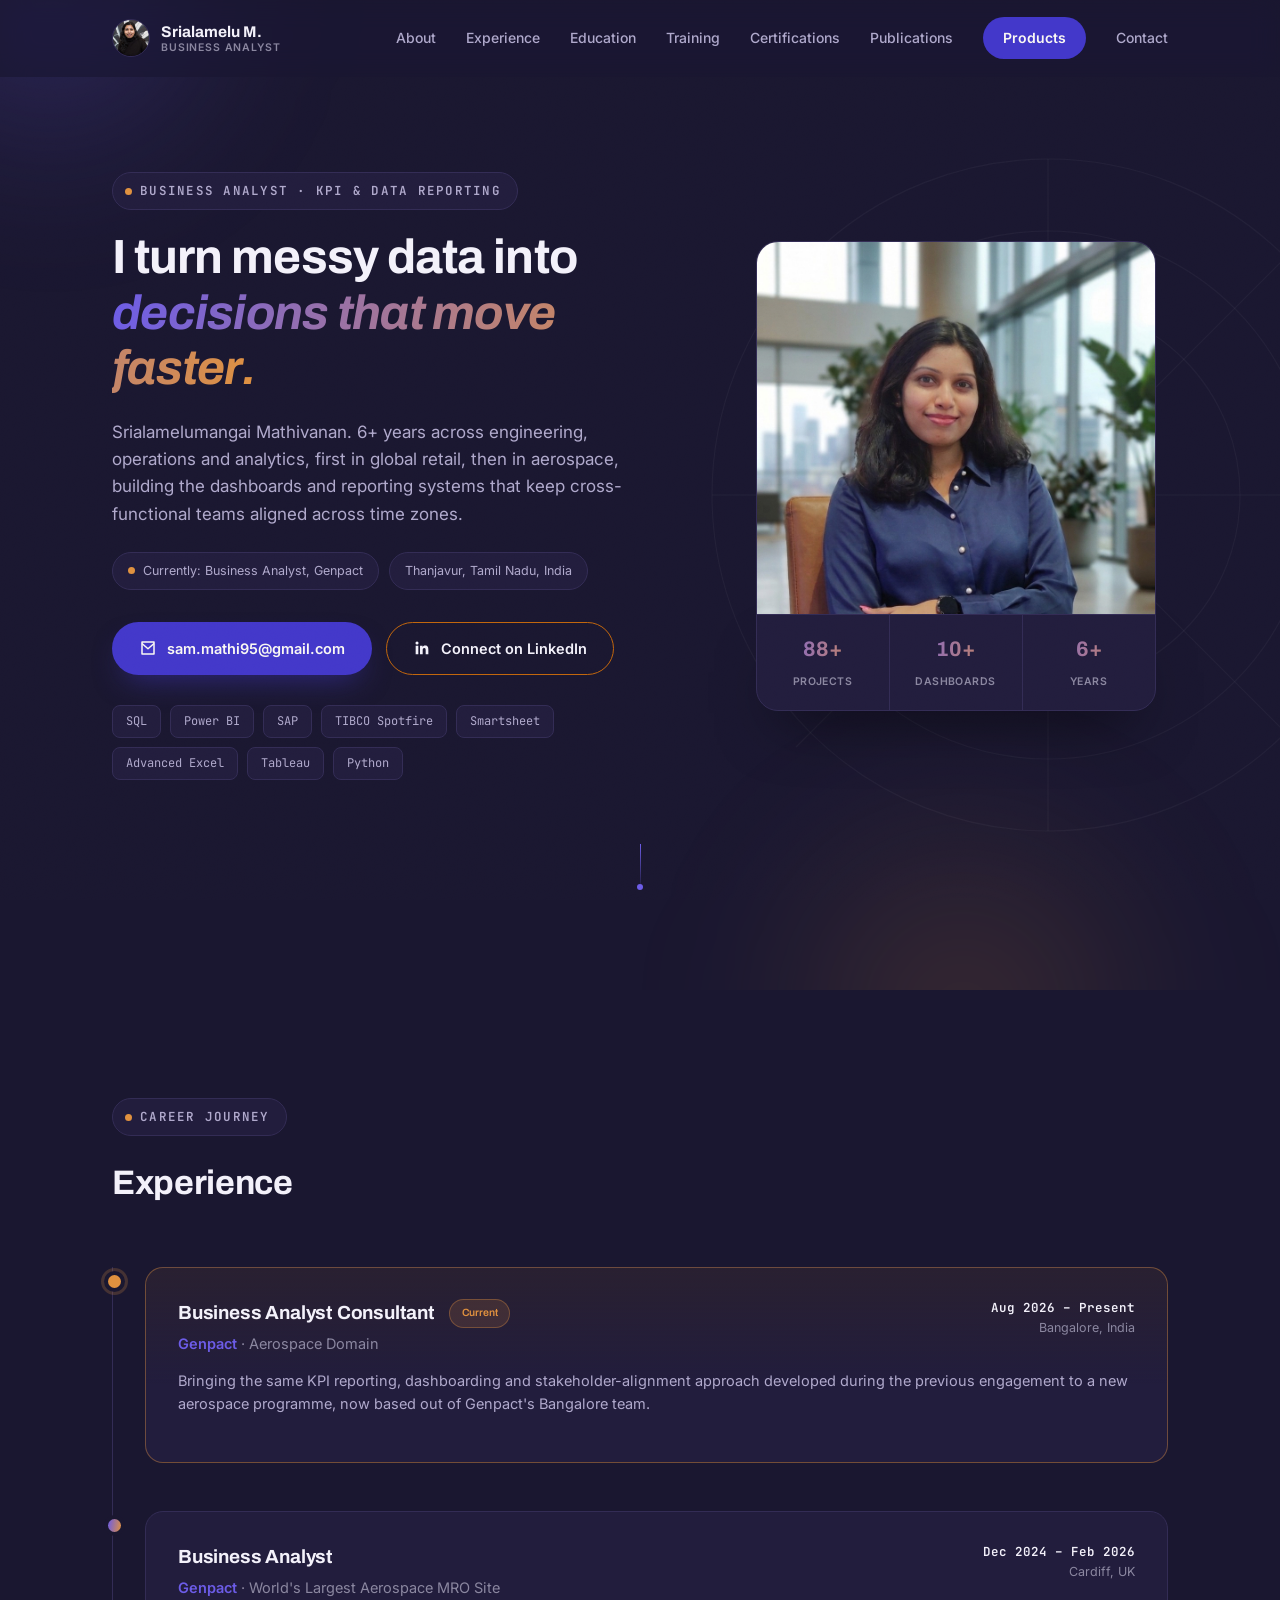
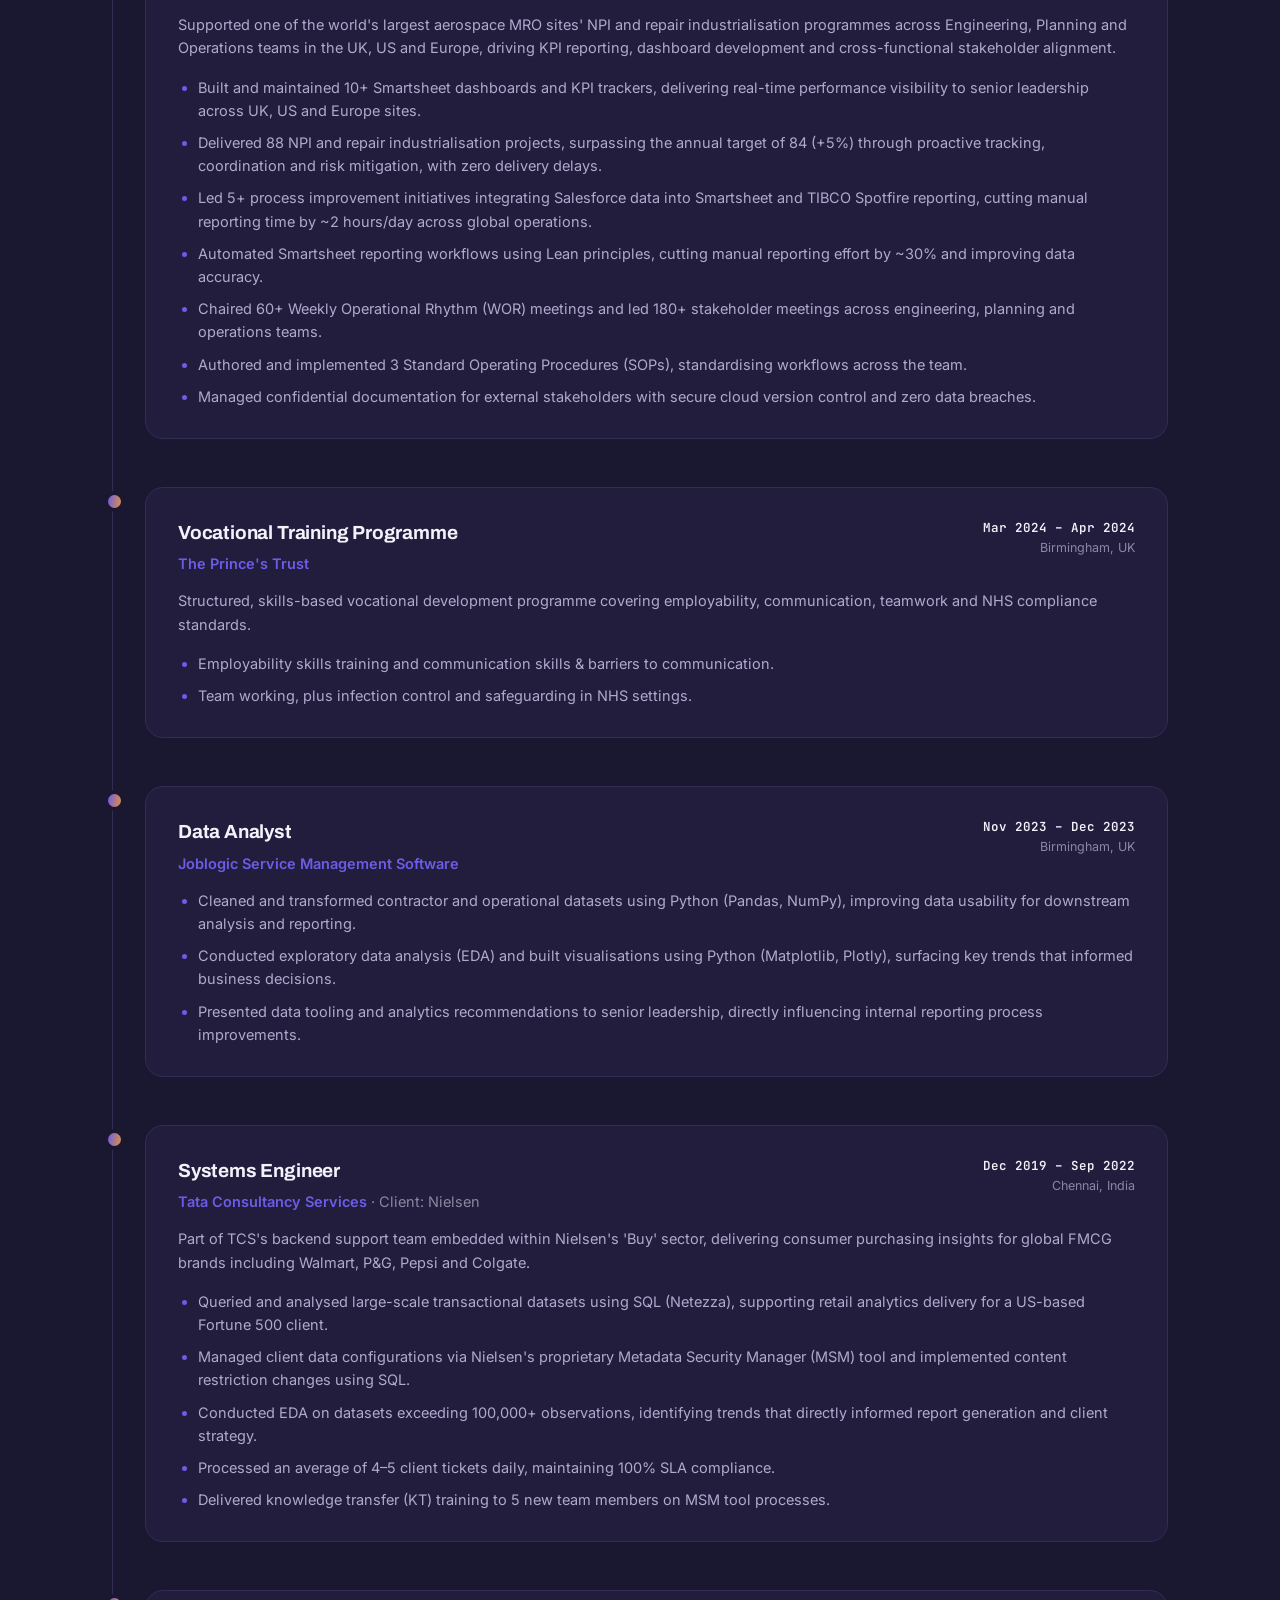
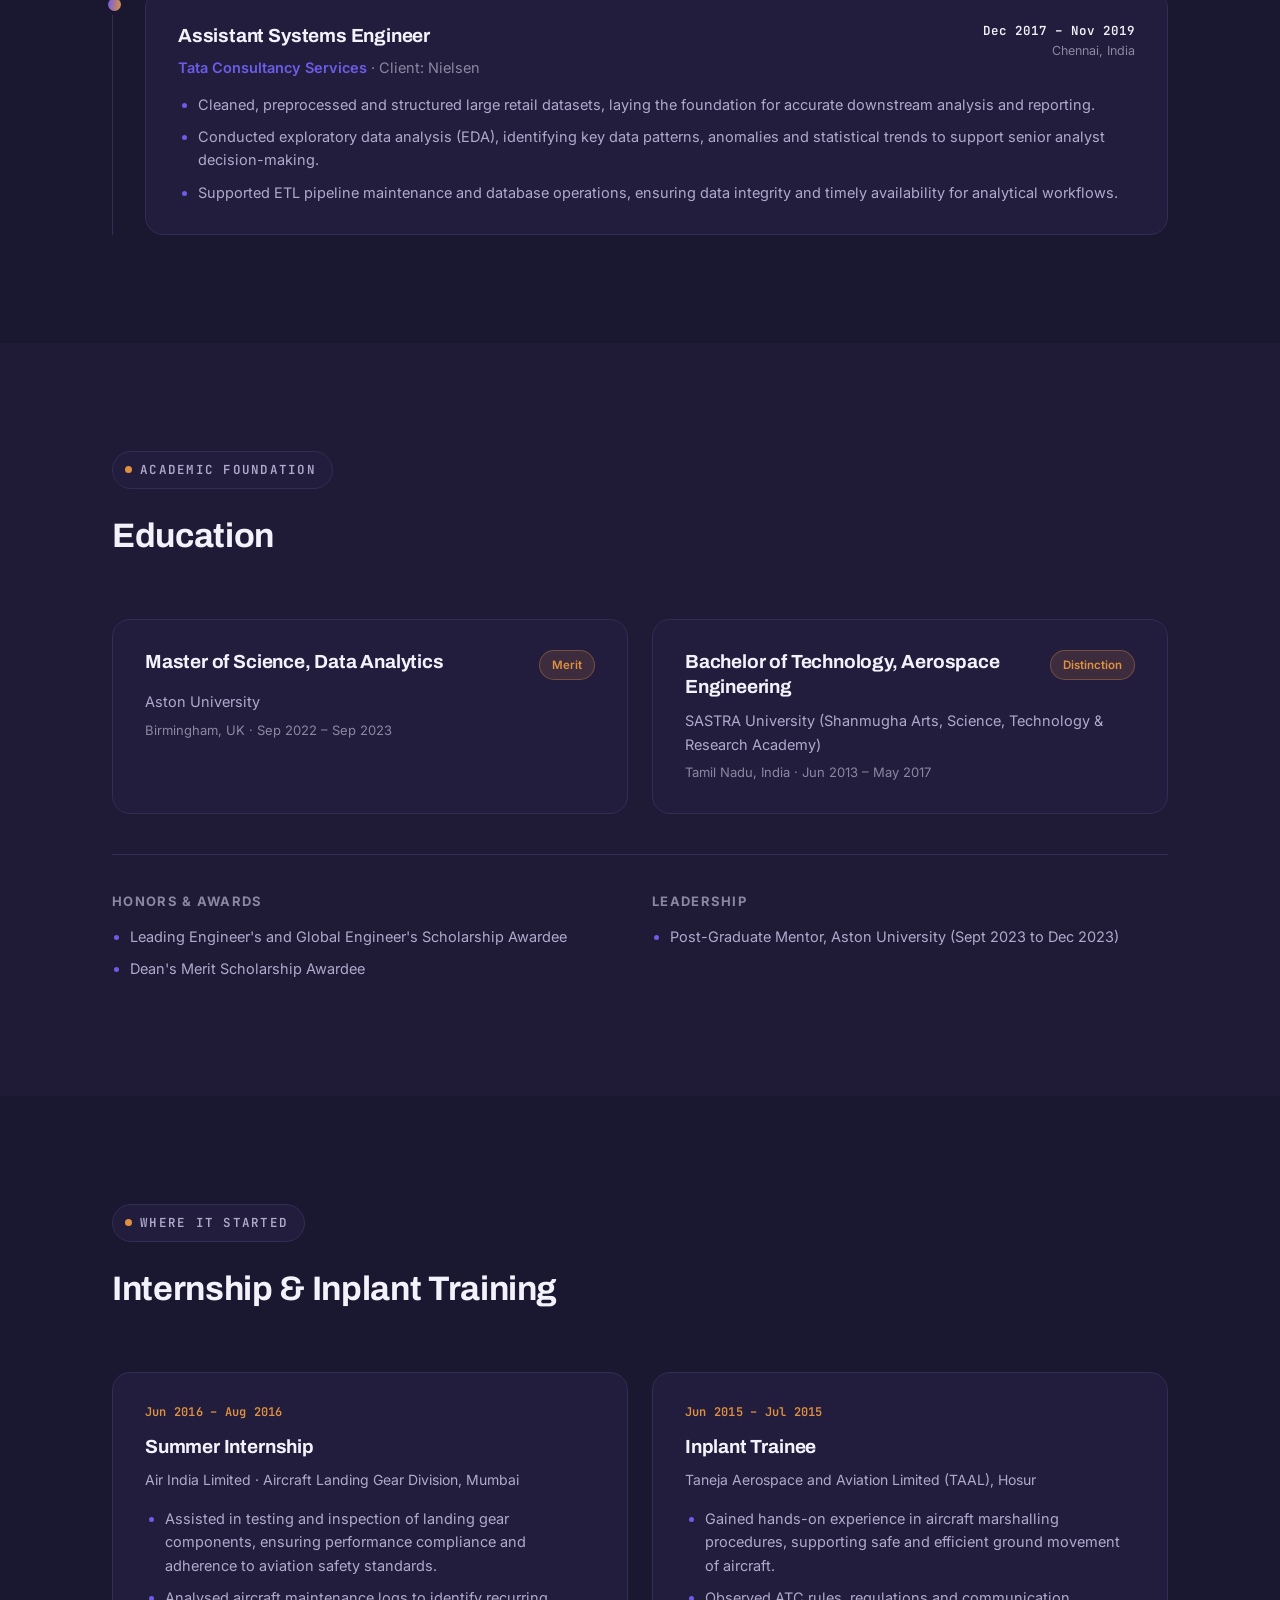
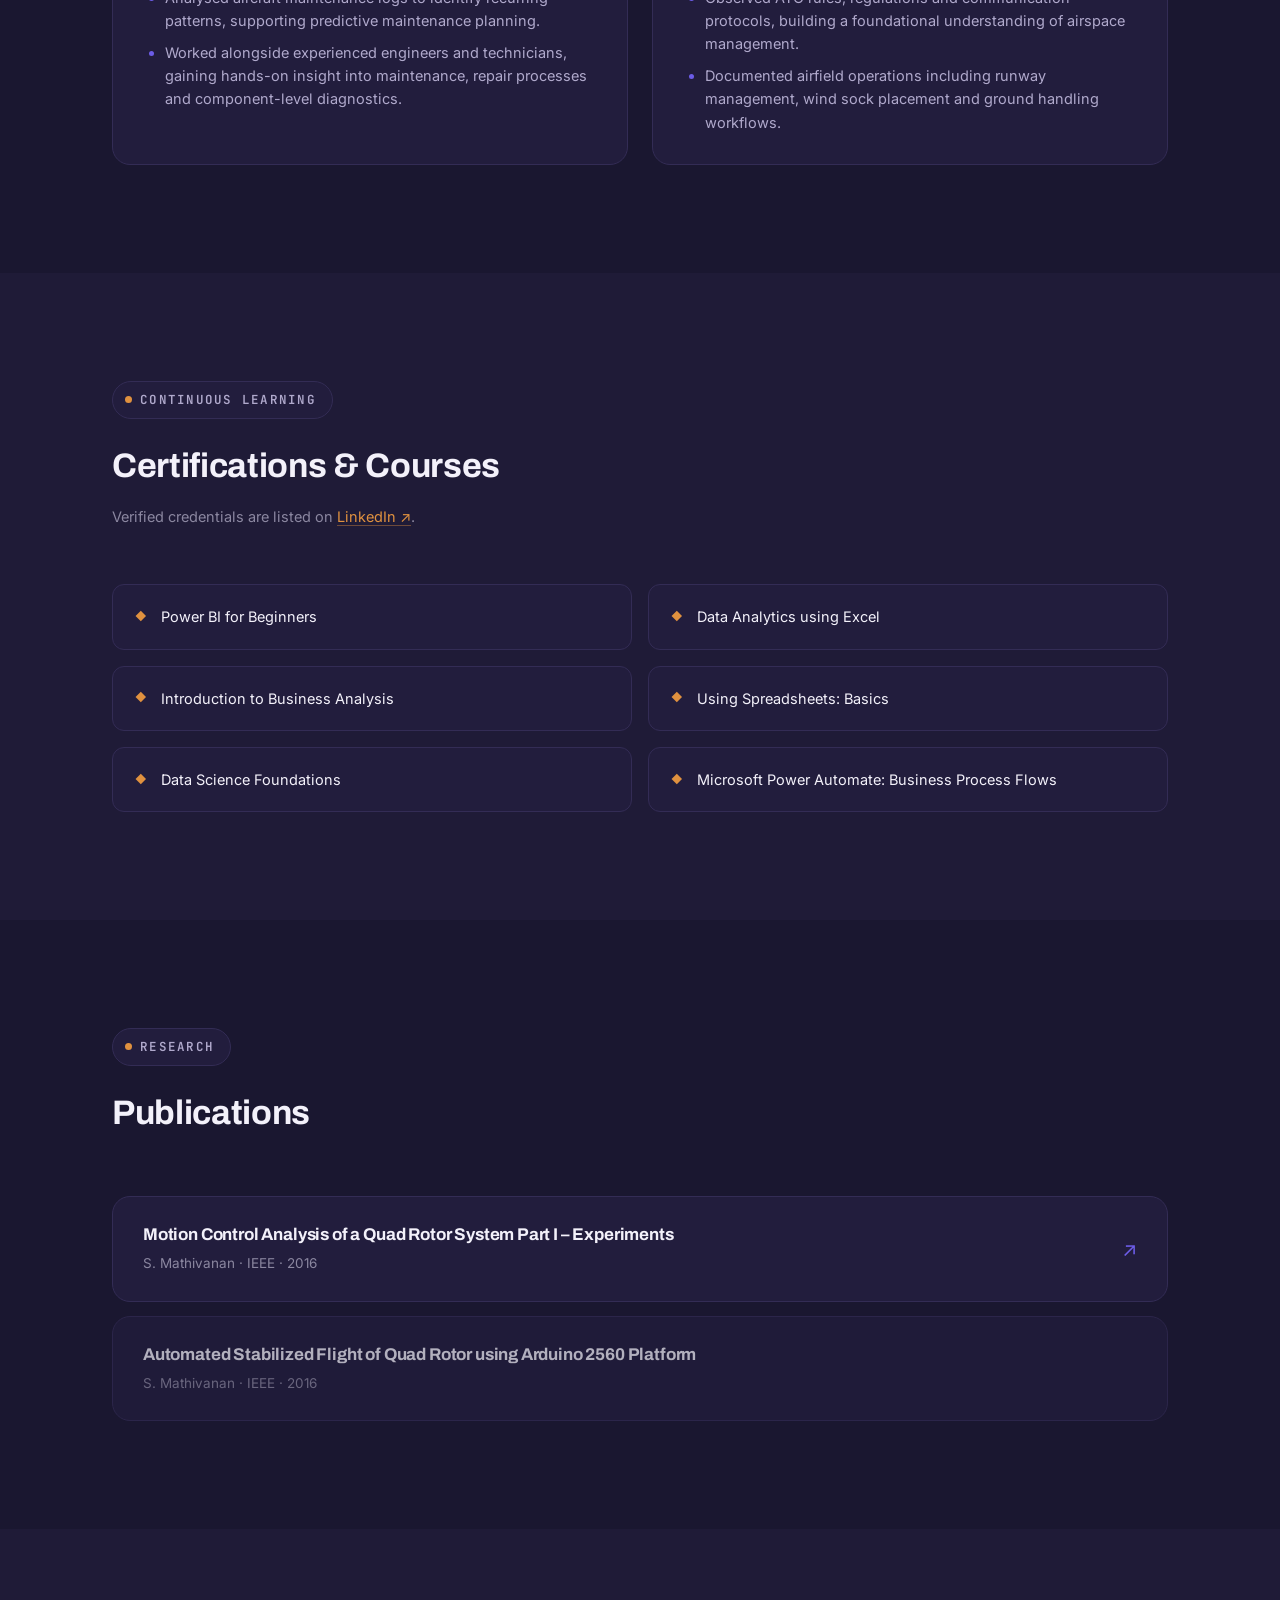
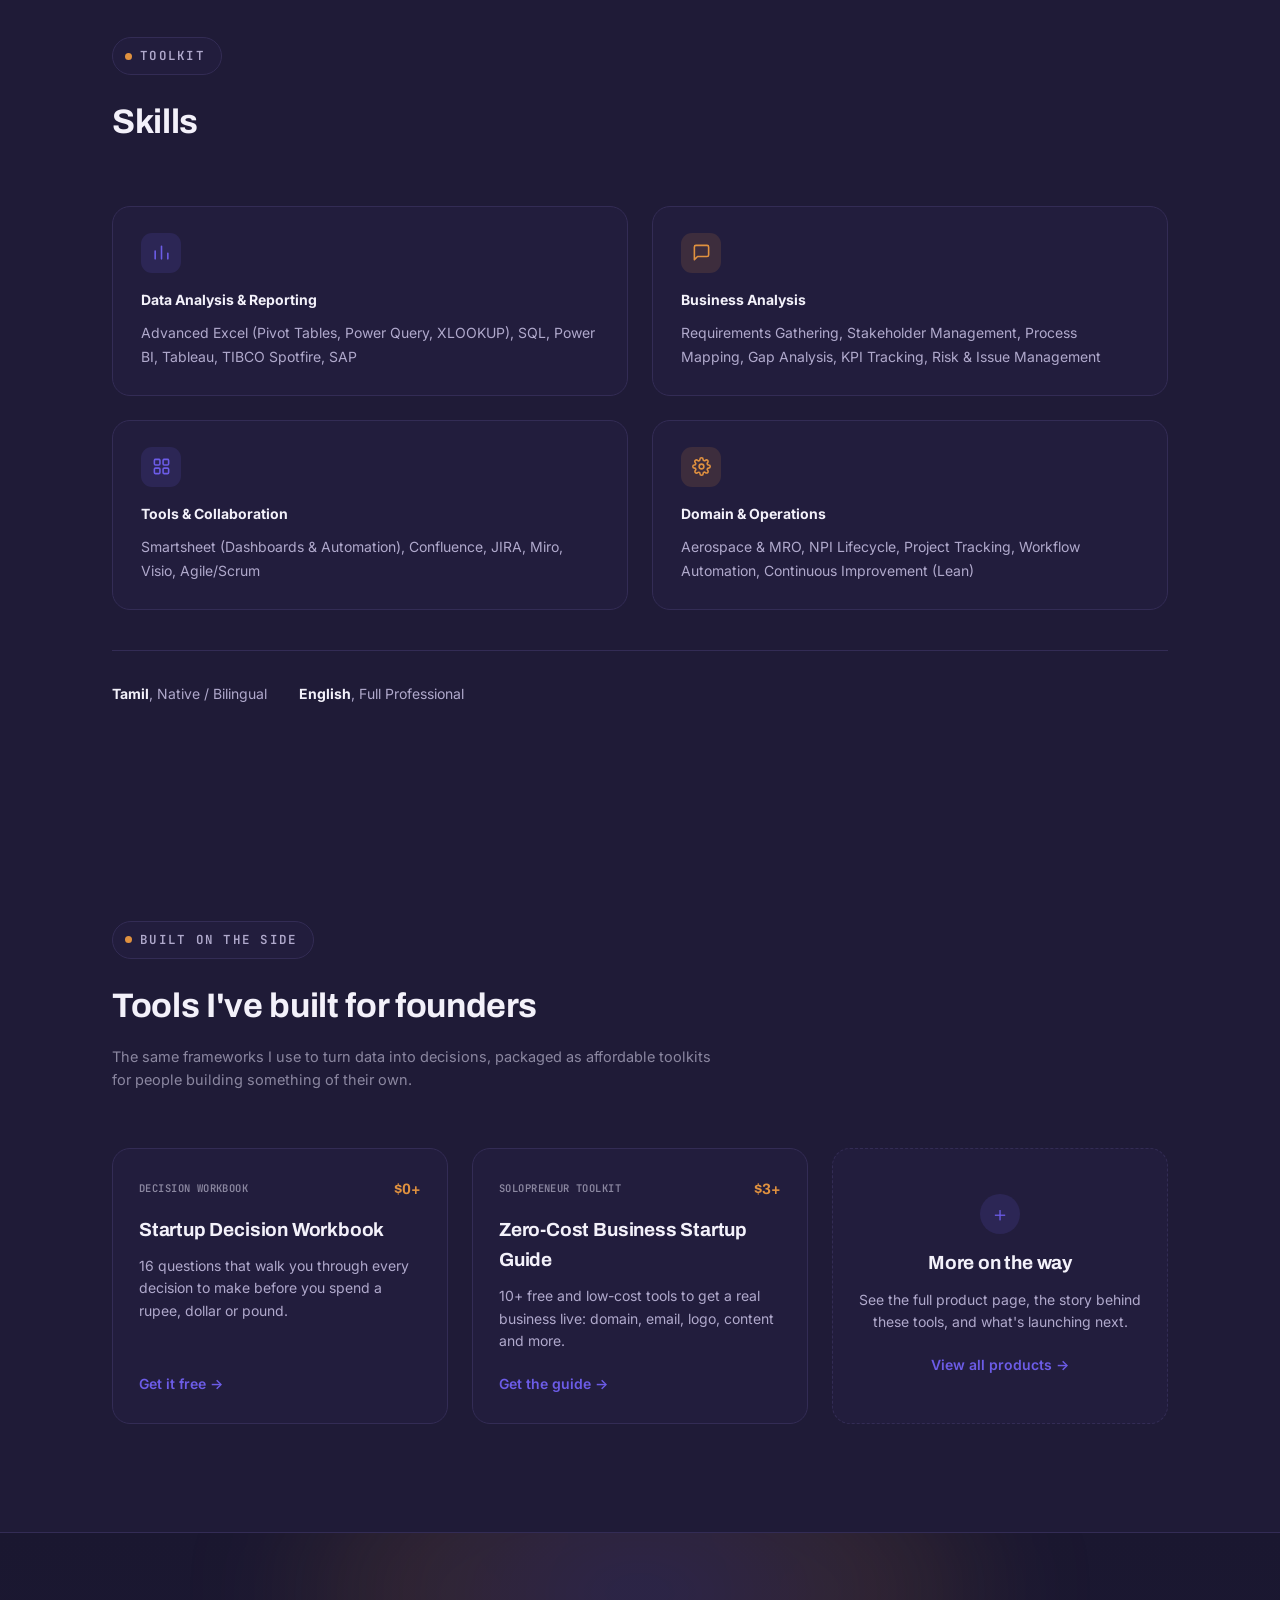
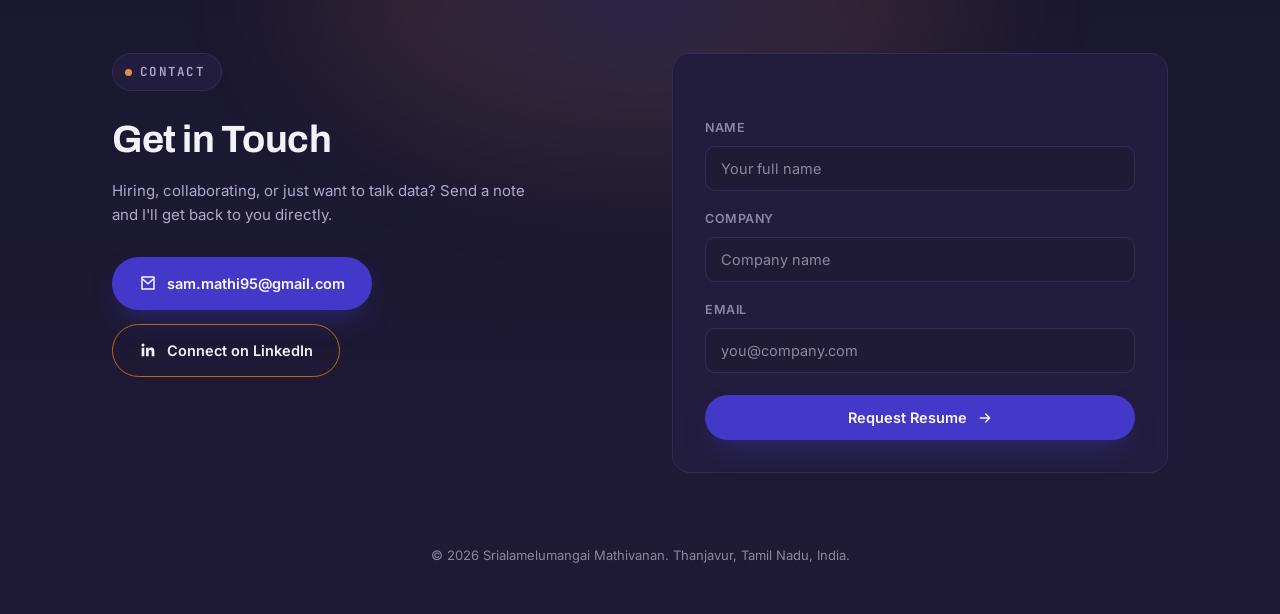
==== commit 3b9256e2: "Add files via upload" ====
--- a/index.html
+++ b/index.html
@@ -3,12 +3,12 @@
 <head>
 <meta charset="UTF-8">
 <meta name="viewport" content="width=device-width, initial-scale=1.0">
-<title>Srialamelumangai Mathivanan — Business Analyst</title>
-<meta name="description" content="Srialamelumangai Mathivanan — Business Analyst specializing in Power BI, SQL, Smartsheet and KPI reporting. International experience across GE Aerospace, TCS and Nielsen. Also building practical toolkits for founders — see Products.">
-<link rel="icon" href="data:image/svg+xml,%3Csvg xmlns='http://www.w3.org/2000/svg' viewBox='0 0 100 100'%3E%3Crect width='100' height='100' rx='24' fill='%234338CA'/%3E%3Ctext x='50' y='66' font-size='48' font-family='Arial,sans-serif' font-weight='700' fill='%23FAF8F3' text-anchor='middle'%3ESM%3C/text%3E%3C/svg%3E">
+<title>Srialamelumangai Mathivanan · Business Analyst</title>
+<meta name="description" content="Srialamelumangai Mathivanan, Business Analyst specializing in Power BI, SQL, Smartsheet and KPI reporting. International experience across aerospace MRO, TCS and Nielsen. Also building practical toolkits for founders (see Products).">
+<link rel="icon" href="data:image/svg+xml,%3Csvg xmlns='http://www.w3.org/2000/svg' viewBox='0 0 100 100'%3E%3Crect width='100' height='100' rx='24' fill='%231A1730'/%3E%3Ctext x='50' y='66' font-size='48' font-family='Arial,sans-serif' font-weight='700' fill='%23E0913F' text-anchor='middle'%3ESM%3C/text%3E%3C/svg%3E">
 <link rel="preconnect" href="https://fonts.googleapis.com">
 <link rel="preconnect" href="https://fonts.gstatic.com" crossorigin>
-<link href="https://fonts.googleapis.com/css2?family=Sora:wght@600;700;800&family=Inter:wght@300;400;500;600;700&family=JetBrains+Mono:wght@500;600&display=swap" rel="stylesheet">
+<link href="https://fonts.googleapis.com/css2?family=Archivo:ital,wght@0,600;0,700;0,800;1,700;1,800&family=Inter:wght@300;400;500;600;700&family=JetBrains+Mono:wght@500;600&display=swap" rel="stylesheet">
 <link rel="stylesheet" href="styles.css">
 </head>
 <body>
@@ -63,13 +63,12 @@
       <p class="eyebrow">Business Analyst · KPI &amp; Data Reporting</p>
       <h1>I turn messy data into<br><em class="gradient-text">decisions that move faster.</em></h1>
       <p class="hero-lede">
-        Srialamelumangai Mathivanan — 6+ years across engineering, operations and analytics,
+        Srialamelumangai Mathivanan. 6+ years across engineering, operations and analytics,
         first in global retail, then in aerospace, building the dashboards and reporting
         systems that keep cross-functional teams aligned across time zones.
       </p>
       <div class="status-row">
         <span class="status-chip"><span class="status-dot"></span>Currently: Business Analyst, Genpact</span>
-        <span class="status-chip">Open to sponsored roles — UK &amp; Australia</span>
         <span class="status-chip">Thanjavur, Tamil Nadu, India</span>
       </div>
 
@@ -78,8 +77,9 @@
           <svg width="18" height="18" viewBox="0 0 24 24" fill="none" stroke="currentColor" stroke-width="2"><path d="M4 4h16v16H4z" stroke-linejoin="round"/><path d="m4 6 8 7 8-7" stroke-linejoin="round"/></svg>
           sam.mathi95@gmail.com
         </a>
-        <a href="https://www.linkedin.com/in/srialamelumangai" target="_blank" rel="noopener" class="btn btn-icon" aria-label="LinkedIn profile">
-          <svg width="20" height="20" viewBox="0 0 24 24" fill="currentColor"><path d="M20.45 20.45h-3.55v-5.57c0-1.33-.02-3.03-1.85-3.03-1.85 0-2.14 1.45-2.14 2.94v5.66H9.36V9h3.41v1.56h.05c.48-.9 1.64-1.85 3.38-1.85 3.6 0 4.27 2.37 4.27 5.46v6.28zM5.34 7.43a2.06 2.06 0 1 1 0-4.12 2.06 2.06 0 0 1 0 4.12zM7.11 20.45H3.56V9h3.55v11.45z"/></svg>
+        <a href="https://www.linkedin.com/in/srialamelumangai" target="_blank" rel="noopener" class="btn btn-linkedin">
+          <svg width="18" height="18" viewBox="0 0 24 24" fill="currentColor"><path d="M20.45 20.45h-3.55v-5.57c0-1.33-.02-3.03-1.85-3.03-1.85 0-2.14 1.45-2.14 2.94v5.66H9.36V9h3.41v1.56h.05c.48-.9 1.64-1.85 3.38-1.85 3.6 0 4.27 2.37 4.27 5.46v6.28zM5.34 7.43a2.06 2.06 0 1 1 0-4.12 2.06 2.06 0 0 1 0 4.12zM7.11 20.45H3.56V9h3.55v11.45z"/></svg>
+          Connect on LinkedIn
         </a>
       </div>
 
@@ -93,18 +93,18 @@
       <div class="photo-frame">
         <img src="hero-photo.jpg" alt="Portrait of Srialamelumangai Mathivanan">
       </div>
-      <div class="hero-float-cards">
-        <div class="float-card float-card-a">
+      <div class="photo-stats">
+        <div class="photo-stat">
           <strong>88+</strong>
-          <span>Projects delivered</span>
-        </div>
-        <div class="float-card float-card-b">
+          <span>Projects</span>
+        </div>
+        <div class="photo-stat">
           <strong>10+</strong>
-          <span>Dashboards built</span>
-        </div>
-        <div class="float-card float-card-c">
+          <span>Dashboards</span>
+        </div>
+        <div class="photo-stat">
           <strong>6+</strong>
-          <span>Years experience</span>
+          <span>Years</span>
         </div>
       </div>
     </div>
@@ -129,14 +129,14 @@
           <div class="tc-head">
             <div>
               <h3>Business Analyst Consultant <span class="pill pill-current">Current</span></h3>
-              <p class="tc-org">Genpact <span class="tc-client">· Client: GE Aerospace</span></p>
+              <p class="tc-org">Genpact <span class="tc-client">· Aerospace Domain</span></p>
             </div>
             <div class="tc-meta">
               <span class="tc-date">Aug 2026 – Present</span>
               <span class="tc-loc">Bangalore, India</span>
             </div>
           </div>
-          <p class="tc-summary">Bringing the same KPI reporting, dashboarding and stakeholder-alignment approach developed during the Cardiff engagement to a new GE Aerospace workstream, now based out of Genpact's Bangalore team.</p>
+          <p class="tc-summary">Bringing the same KPI reporting, dashboarding and stakeholder-alignment approach developed during the previous engagement to a new aerospace programme, now based out of Genpact's Bangalore team.</p>
         </div>
       </article>
 
@@ -146,22 +146,22 @@
           <div class="tc-head">
             <div>
               <h3>Business Analyst</h3>
-              <p class="tc-org">Genpact <span class="tc-client">· Client: GE Aerospace</span></p>
+              <p class="tc-org">Genpact <span class="tc-client">· World's Largest Aerospace MRO Site</span></p>
             </div>
             <div class="tc-meta">
               <span class="tc-date">Dec 2024 – Feb 2026</span>
               <span class="tc-loc">Cardiff, UK</span>
             </div>
           </div>
-          <p class="tc-summary">Supported GE Aerospace's NPI and repair industrialisation programmes across Engineering, Planning and Operations teams in the UK, US and Europe — driving KPI reporting, dashboard development and cross-functional stakeholder alignment.</p>
+          <p class="tc-summary">Supported one of the world's largest aerospace MRO sites' NPI and repair industrialisation programmes across Engineering, Planning and Operations teams in the UK, US and Europe, driving KPI reporting, dashboard development and cross-functional stakeholder alignment.</p>
           <ul class="tc-list">
             <li>Built and maintained 10+ Smartsheet dashboards and KPI trackers, delivering real-time performance visibility to senior leadership across UK, US and Europe sites.</li>
-            <li>Delivered 88 NPI and repair industrialisation projects, surpassing the annual target of 84 (+5%) through proactive tracking, coordination and risk mitigation — with zero delivery delays.</li>
+            <li>Delivered 88 NPI and repair industrialisation projects, surpassing the annual target of 84 (+5%) through proactive tracking, coordination and risk mitigation, with zero delivery delays.</li>
             <li>Led 5+ process improvement initiatives integrating Salesforce data into Smartsheet and TIBCO Spotfire reporting, cutting manual reporting time by ~2 hours/day across global operations.</li>
             <li>Automated Smartsheet reporting workflows using Lean principles, cutting manual reporting effort by ~30% and improving data accuracy.</li>
             <li>Chaired 60+ Weekly Operational Rhythm (WOR) meetings and led 180+ stakeholder meetings across engineering, planning and operations teams.</li>
             <li>Authored and implemented 3 Standard Operating Procedures (SOPs), standardising workflows across the team.</li>
-            <li>Managed confidential documentation for external stakeholders with secure cloud version control — zero data breaches.</li>
+            <li>Managed confidential documentation for external stakeholders with secure cloud version control and zero data breaches.</li>
           </ul>
         </div>
       </article>
@@ -296,7 +296,7 @@
       <div class="honors-col">
         <h4>Leadership</h4>
         <ul>
-          <li>Post-Graduate Mentor, Aston University — Sept 2023 – Dec 2023</li>
+          <li>Post-Graduate Mentor, Aston University (Sept 2023 to Dec 2023)</li>
         </ul>
       </div>
     </div>
@@ -419,8 +419,8 @@
     </div>
 
     <div class="lang-row">
-      <span><strong>Tamil</strong> — Native / Bilingual</span>
-      <span><strong>English</strong> — Full Professional</span>
+      <span><strong>Tamil</strong>, Native / Bilingual</span>
+      <span><strong>English</strong>, Full Professional</span>
     </div>
   </div>
 </section>
@@ -483,8 +483,9 @@
             <svg width="18" height="18" viewBox="0 0 24 24" fill="none" stroke="currentColor" stroke-width="2"><path d="M4 4h16v16H4z" stroke-linejoin="round"/><path d="m4 6 8 7 8-7" stroke-linejoin="round"/></svg>
             sam.mathi95@gmail.com
           </a>
-          <a href="https://www.linkedin.com/in/srialamelumangai" target="_blank" rel="noopener" class="btn btn-icon" aria-label="LinkedIn profile">
-            <svg width="20" height="20" viewBox="0 0 24 24" fill="currentColor"><path d="M20.45 20.45h-3.55v-5.57c0-1.33-.02-3.03-1.85-3.03-1.85 0-2.14 1.45-2.14 2.94v5.66H9.36V9h3.41v1.56h.05c.48-.9 1.64-1.85 3.38-1.85 3.6 0 4.27 2.37 4.27 5.46v6.28zM5.34 7.43a2.06 2.06 0 1 1 0-4.12 2.06 2.06 0 0 1 0 4.12zM7.11 20.45H3.56V9h3.55v11.45z"/></svg>
+          <a href="https://www.linkedin.com/in/srialamelumangai" target="_blank" rel="noopener" class="btn btn-linkedin">
+            <svg width="18" height="18" viewBox="0 0 24 24" fill="currentColor"><path d="M20.45 20.45h-3.55v-5.57c0-1.33-.02-3.03-1.85-3.03-1.85 0-2.14 1.45-2.14 2.94v5.66H9.36V9h3.41v1.56h.05c.48-.9 1.64-1.85 3.38-1.85 3.6 0 4.27 2.37 4.27 5.46v6.28zM5.34 7.43a2.06 2.06 0 1 1 0-4.12 2.06 2.06 0 0 1 0 4.12zM7.11 20.45H3.56V9h3.55v11.45z"/></svg>
+            Connect on LinkedIn
           </a>
         </div>
       </div>
--- a/styles.css
+++ b/styles.css
@@ -1,32 +1,31 @@
 /* ==================================================
    Srialamelumangai Mathivanan — Portfolio
-   Light, editorial theme: cream + indigo/violet/rose/amber
+   Dark theme: navy + cream + indigo/amber accents
+   (same brand family as the Zero to Launch toolkits)
    ================================================== */
 
 :root {
-  --bg: #FAF8F3;
-  --bg-alt: #F2EEE4;
-  --surface: #FFFFFF;
-  --surface-border: rgba(20,18,31,0.09);
-  --text: #14121F;
-  --text-dim: #4B4860;
-  --text-faint: #8B87A0;
-  --line: #E4E0F0;
-
-  --indigo: #4338CA;
-  --violet: #7C5CFA;
-  --rose: #E8578A;
-  --amber: #C2660C;
-  --teal: #128A72;
-
-  --gold: #4338CA; /* legacy alias kept so older component names still resolve */
-  --gold-soft: rgba(67,56,202,0.1);
-
-  --gradient-brand: linear-gradient(120deg, var(--indigo) 0%, var(--violet) 45%, var(--rose) 78%, var(--amber) 100%);
-  --gradient-brand-soft: linear-gradient(135deg, rgba(67,56,202,0.10), rgba(232,87,138,0.08));
-  --gradient-text: linear-gradient(100deg, var(--indigo) 0%, var(--violet) 45%, var(--rose) 85%, var(--amber) 100%);
-
-  --font-display: 'Sora', 'Segoe UI', -apple-system, sans-serif;
+  --dark: #1A1730;
+  --dark-panel: #221D3D;
+  --dark-panel-alt: #1F1B37;
+  --dark-line: #332C55;
+  --cream: #FAF8F3;
+  --ink-soft: #4C4760;
+  --muted: #8B87A0;
+  --dark-ink: #F3F1FA;
+  --dark-muted: #B0A9CC;
+
+  --accent: #6C5CE7;
+  --accent-strong: #4338CA;
+  --amber: #E0913F;
+  --amber-strong: #C2660C;
+
+  --accent-soft: rgba(108,92,231,0.14);
+  --amber-soft: rgba(224,145,63,0.14);
+
+  --gradient-brand: linear-gradient(100deg, var(--accent) 0%, var(--amber) 100%);
+
+  --font-display: 'Archivo', 'Segoe UI', -apple-system, sans-serif;
   --font-body: 'Inter', -apple-system, BlinkMacSystemFont, 'Segoe UI', sans-serif;
   --font-mono: 'JetBrains Mono', ui-monospace, SFMono-Regular, Menlo, monospace;
 
@@ -40,8 +39,8 @@
 
 body {
   margin: 0;
-  background: var(--bg);
-  color: var(--text);
+  background: var(--dark);
+  color: var(--dark-ink);
   font-family: var(--font-body);
   font-weight: 400;
   line-height: 1.6;
@@ -63,9 +62,9 @@
   inset: 0;
   pointer-events: none;
   z-index: 2;
-  opacity: 0.025;
+  opacity: 0.035;
   background-image: url("data:image/svg+xml,%3Csvg xmlns='http://www.w3.org/2000/svg' width='120' height='120'%3E%3Cfilter id='n'%3E%3CfeTurbulence type='fractalNoise' baseFrequency='0.9' numOctaves='2' stitchTiles='stitch'/%3E%3C/filter%3E%3Crect width='100%25' height='100%25' filter='url(%23n)'/%3E%3C/svg%3E");
-  mix-blend-mode: multiply;
+  mix-blend-mode: overlay;
 }
 
 .scroll-progress {
@@ -84,12 +83,12 @@
   font-size: 12.5px;
   letter-spacing: 0.1em;
   text-transform: uppercase;
-  color: var(--text-dim);
+  color: var(--dark-muted);
   font-weight: 600;
   font-family: var(--font-mono);
   margin: 0 0 20px;
-  border: 1px solid var(--surface-border);
-  background: var(--surface);
+  border: 1px solid var(--dark-line);
+  background: var(--dark-panel);
   padding: 8px 16px 8px 12px;
   border-radius: 999px;
 }
@@ -97,14 +96,14 @@
   content: "";
   width: 7px; height: 7px;
   border-radius: 50%;
-  background: var(--teal);
+  background: var(--amber);
   flex-shrink: 0;
 }
 
 h1, h2, h3 {
   font-family: var(--font-display);
   font-weight: 700;
-  color: var(--text);
+  color: var(--dark-ink);
   margin: 0;
   letter-spacing: -0.01em;
 }
@@ -125,15 +124,15 @@
   position: fixed;
   top: 0; left: 0; right: 0;
   z-index: 100;
-  background: rgba(250,248,243,0.7);
+  background: rgba(26,23,48,0.7);
   backdrop-filter: blur(14px) saturate(140%);
   -webkit-backdrop-filter: blur(14px) saturate(140%);
   border-bottom: 1px solid transparent;
   transition: border-color 0.3s ease, background 0.3s ease;
 }
 .site-header.scrolled {
-  border-bottom-color: var(--surface-border);
-  background: rgba(250,248,243,0.92);
+  border-bottom-color: var(--dark-line);
+  background: rgba(26,23,48,0.92);
 }
 .header-inner {
   display: flex;
@@ -151,7 +150,7 @@
   border-radius: 50%;
   overflow: hidden;
   flex-shrink: 0;
-  border: 1px solid var(--surface-border);
+  border: 1px solid var(--dark-line);
 }
 .brand-avatar img {
   width: 100%; height: 100%;
@@ -167,14 +166,14 @@
   font-family: var(--font-display);
   font-size: 15.5px;
   font-weight: 700;
-  color: var(--text);
+  color: var(--dark-ink);
 }
 .brand-role {
   font-size: 10.5px;
   font-weight: 600;
   letter-spacing: 0.08em;
   text-transform: uppercase;
-  color: var(--text-faint);
+  color: var(--muted);
 }
 
 .main-nav {
@@ -185,20 +184,20 @@
 .main-nav a {
   font-size: 14px;
   font-weight: 500;
-  color: var(--text-dim);
+  color: var(--dark-muted);
   transition: color 0.2s ease;
   position: relative;
 }
-.main-nav a:hover { color: var(--text); }
+.main-nav a:hover { color: var(--dark-ink); }
 .main-nav a.nav-cta {
-  color: #fff;
-  background: var(--text);
+  color: var(--cream);
+  background: var(--accent-strong);
   padding: 10px 20px;
   border-radius: 999px;
   font-weight: 600;
   transition: transform 0.2s ease, background 0.2s ease;
 }
-.main-nav a.nav-cta:hover { color: #fff; transform: translateY(-2px); background: var(--indigo); }
+.main-nav a.nav-cta:hover { color: var(--cream); transform: translateY(-2px); background: var(--accent); }
 
 .nav-toggle {
   display: none;
@@ -214,7 +213,7 @@
 .nav-toggle span {
   display: block;
   height: 2px;
-  background: var(--text);
+  background: var(--dark-ink);
   border-radius: 2px;
   transition: transform 0.25s ease, opacity 0.25s ease;
 }
@@ -230,7 +229,7 @@
   top: 50%; right: -10%;
   transform: translateY(-50%);
   width: 720px; height: 720px;
-  color: rgba(20,18,31,0.05);
+  color: rgba(243,241,250,0.04);
   z-index: 0;
   pointer-events: none;
 }
@@ -239,52 +238,42 @@
   z-index: 0;
   pointer-events: none;
   border-radius: 50%;
-  filter: blur(60px);
-  will-change: auto;
+  filter: blur(70px);
 }
 .hero-glow-a {
   top: -220px; left: -160px;
   width: 420px; height: 420px;
-  background: radial-gradient(circle, rgba(124,92,250,0.18), transparent 70%);
+  background: radial-gradient(circle, rgba(108,92,231,0.28), transparent 70%);
 }
 .hero-glow-b {
   bottom: -260px; right: 6%;
   width: 480px; height: 480px;
-  background: radial-gradient(circle, rgba(232,87,138,0.14), transparent 70%);
+  background: radial-gradient(circle, rgba(224,145,63,0.18), transparent 70%);
 }
 .hero-inner {
   position: relative;
   z-index: 1;
   display: grid;
-  grid-template-columns: 1.1fr 0.9fr;
+  grid-template-columns: 1.15fr 0.85fr;
   gap: 56px;
   align-items: center;
 }
 .hero-text h1 {
-  font-size: 50px;
-  line-height: 1.14;
+  font-size: 48px;
+  line-height: 1.16;
   letter-spacing: -0.015em;
   margin-bottom: 22px;
 }
 .gradient-text {
   font-style: italic;
-  background: var(--gradient-text);
-  background-size: 200% auto;
+  background: var(--gradient-brand);
   -webkit-background-clip: text;
   background-clip: text;
   color: transparent;
-  animation: gradientShift 9s ease-in-out infinite;
-}
-@keyframes gradientShift {
-  0%, 100% { background-position: 0% center; }
-  50% { background-position: 100% center; }
-}
-@media (prefers-reduced-motion: reduce) {
-  .gradient-text { animation: none; }
 }
 .hero-lede {
   font-size: 17px;
-  color: var(--text-dim);
+  color: var(--dark-muted);
   max-width: 560px;
   margin: 0 0 24px;
 }
@@ -300,16 +289,16 @@
   align-items: center;
   gap: 8px;
   font-size: 12.5px;
-  color: var(--text-dim);
-  border: 1px solid var(--surface-border);
-  background: var(--surface);
+  color: var(--dark-muted);
+  border: 1px solid var(--dark-line);
+  background: var(--dark-panel);
   padding: 8px 15px;
   border-radius: 999px;
 }
 .status-dot {
   width: 7px; height: 7px;
   border-radius: 50%;
-  background: var(--teal);
+  background: var(--amber);
   flex-shrink: 0;
 }
 
@@ -332,26 +321,23 @@
   border: 1px solid transparent;
 }
 .btn-primary {
-  background: var(--text);
-  color: #fff;
-  box-shadow: 0 12px 28px -12px rgba(20,18,31,0.35);
-}
-.btn-primary:hover { transform: translateY(-2px); background: var(--indigo); box-shadow: 0 16px 32px -12px rgba(67,56,202,0.45); }
-.btn-icon {
-  width: 48px; height: 48px;
-  padding: 0;
-  justify-content: center;
-  border: 1px solid var(--surface-border);
-  color: var(--text-dim);
-  background: var(--surface);
-}
-.btn-icon:hover { color: var(--indigo); border-color: var(--indigo); transform: translateY(-2px); }
+  background: var(--accent-strong);
+  color: var(--cream);
+  box-shadow: 0 14px 30px -12px rgba(67,56,202,0.55);
+}
+.btn-primary:hover { transform: translateY(-2px); background: var(--accent); box-shadow: 0 16px 34px -12px rgba(108,92,231,0.6); }
+.btn-linkedin {
+  background: transparent;
+  color: var(--dark-ink);
+  border: 1px solid var(--amber-strong);
+}
+.btn-linkedin:hover { transform: translateY(-2px); background: var(--amber-soft); border-color: var(--amber); }
 .btn-outline {
-  background: var(--surface);
-  border: 1px solid var(--surface-border);
-  color: var(--text-dim);
-}
-.btn-outline:hover { color: var(--indigo); border-color: var(--indigo); transform: translateY(-2px); }
+  background: var(--dark-panel);
+  border: 1px solid var(--dark-line);
+  color: var(--dark-muted);
+}
+.btn-outline:hover { color: var(--dark-ink); border-color: var(--accent); transform: translateY(-2px); }
 
 .hero-tools {
   display: flex;
@@ -361,9 +347,9 @@
 .hero-tools span {
   font-family: var(--font-mono);
   font-size: 12px;
-  color: var(--text-dim);
-  background: var(--bg-alt);
-  border: 1px solid var(--surface-border);
+  color: var(--dark-muted);
+  background: var(--dark-panel);
+  border: 1px solid var(--dark-line);
   padding: 6px 13px;
   border-radius: 8px;
 }
@@ -371,55 +357,54 @@
 .hero-photo {
   position: relative;
   display: flex;
-  justify-content: center;
+  flex-direction: column;
+  max-width: 400px;
+  margin: 0 auto;
 }
 .photo-frame {
   position: relative;
   width: 100%;
-  max-width: 400px;
   aspect-ratio: 896 / 836;
-  border-radius: 22px;
+  border-radius: 22px 22px 0 0;
   overflow: hidden;
-  border: 1px solid var(--surface-border);
-  box-shadow: 0 30px 70px -24px rgba(20,18,31,0.28);
+  border: 1px solid var(--dark-line);
+  border-bottom: none;
 }
 .photo-frame img {
   width: 100%;
   height: 100%;
   object-fit: cover;
 }
-
-.float-card {
-  position: absolute;
-  z-index: 2;
-  background: var(--surface);
-  border: 1px solid var(--surface-border);
-  border-radius: 14px;
-  padding: 13px 18px;
-  display: flex;
-  flex-direction: column;
-  gap: 2px;
-  box-shadow: 0 20px 40px -16px rgba(20,18,31,0.25);
-}
-.float-card strong {
+.photo-stats {
+  display: flex;
+  background: var(--dark-panel);
+  border: 1px solid var(--dark-line);
+  border-radius: 0 0 22px 22px;
+  box-shadow: 0 30px 60px -24px rgba(0,0,0,0.55);
+}
+.photo-stat {
+  flex: 1;
+  text-align: center;
+  padding: 18px 8px;
+  border-right: 1px solid var(--dark-line);
+}
+.photo-stat:last-child { border-right: none; }
+.photo-stat strong {
+  display: block;
   font-family: var(--font-display);
-  font-size: 22px;
-  line-height: 1;
+  font-size: 21px;
   background: var(--gradient-brand);
   -webkit-background-clip: text;
   background-clip: text;
   color: transparent;
 }
-.float-card span {
+.photo-stat span {
   font-size: 10.5px;
   font-weight: 600;
   letter-spacing: 0.04em;
   text-transform: uppercase;
-  color: var(--text-faint);
-}
-.float-card-a { top: 10%; left: -15%; }
-.float-card-b { top: 50%; right: -15%; }
-.float-card-c { bottom: -7%; left: 12%; }
+  color: var(--muted);
+}
 
 .scroll-cue {
   position: relative;
@@ -430,7 +415,7 @@
 }
 .scroll-cue span {
   width: 1px; height: 46px;
-  background: linear-gradient(var(--indigo), transparent);
+  background: linear-gradient(var(--accent), transparent);
   display: block;
   position: relative;
 }
@@ -441,7 +426,7 @@
   transform: translateX(-50%);
   width: 6px; height: 6px;
   border-radius: 50%;
-  background: var(--indigo);
+  background: var(--accent);
 }
 
 /* ================= SECTIONS ================= */
@@ -450,7 +435,7 @@
   position: relative;
 }
 .section-alt {
-  background: var(--bg-alt);
+  background: var(--dark-panel-alt);
 }
 .section-head {
   max-width: 620px;
@@ -462,19 +447,39 @@
 .section-note {
   margin-top: 12px;
   font-size: 14.5px;
-  color: var(--text-faint);
+  color: var(--muted);
 }
 .section-note a {
-  color: var(--indigo);
-  border-bottom: 1px solid rgba(67,56,202,0.35);
-}
-.section-note a:hover { color: var(--rose); border-color: var(--rose); }
+  color: var(--amber);
+  border-bottom: 1px solid rgba(224,145,63,0.4);
+}
+.section-note a:hover { color: var(--accent); border-color: var(--accent); }
+
+/* ---------- Card accent bar (shared "nice card" treatment) ---------- */
+.timeline-card, .edu-card, .train-card, .skill-group, .teaser-card, .prod-card, .trust-item, .cert-card {
+  position: relative;
+}
+.timeline-card::before, .edu-card::before, .train-card::before, .skill-group::before,
+.teaser-card::before, .prod-card::before, .trust-item::before {
+  content: "";
+  position: absolute;
+  top: 0; left: 28px; right: 28px;
+  height: 2px;
+  background: var(--gradient-brand);
+  opacity: 0;
+  transition: opacity 0.25s ease;
+  border-radius: 0 0 3px 3px;
+}
+.timeline-card:hover::before, .edu-card:hover::before, .train-card:hover::before, .skill-group:hover::before,
+.teaser-card:hover::before, .prod-card:hover::before, .trust-item:hover::before {
+  opacity: 1;
+}
 
 /* ---------- Timeline ---------- */
 .timeline {
   position: relative;
   padding-left: 32px;
-  border-left: 1px solid var(--line);
+  border-left: 1px solid var(--dark-line);
 }
 .timeline-item {
   position: relative;
@@ -488,28 +493,28 @@
   width: 13px; height: 13px;
   border-radius: 50%;
   background: var(--gradient-brand);
-  box-shadow: 0 0 0 4px var(--bg);
+  box-shadow: 0 0 0 4px var(--dark);
 }
 .timeline-marker-current {
-  background: var(--teal);
-  box-shadow: 0 0 0 4px var(--bg), 0 0 0 7px rgba(18,138,114,0.18);
+  background: var(--amber);
+  box-shadow: 0 0 0 4px var(--dark), 0 0 0 7px rgba(224,145,63,0.22);
 }
 .timeline-card {
-  background: var(--surface);
-  border: 1px solid var(--surface-border);
+  background: var(--dark-panel);
+  border: 1px solid var(--dark-line);
   border-radius: var(--radius);
   padding: 30px 32px;
-  box-shadow: 0 2px 10px -6px rgba(20,18,31,0.06);
+  overflow: hidden;
   transition: border-color 0.25s ease, transform 0.25s ease, box-shadow 0.25s ease;
 }
 .timeline-card:hover {
-  border-color: rgba(67,56,202,0.3);
+  border-color: rgba(108,92,231,0.4);
   transform: translateY(-2px);
-  box-shadow: 0 16px 32px -18px rgba(20,18,31,0.18);
+  box-shadow: 0 20px 40px -20px rgba(0,0,0,0.5);
 }
 .timeline-card-current {
-  border-color: rgba(18,138,114,0.35);
-  background: linear-gradient(180deg, rgba(18,138,114,0.05), var(--surface) 60%);
+  border-color: rgba(224,145,63,0.4);
+  background: linear-gradient(180deg, rgba(224,145,63,0.08), var(--dark-panel) 60%);
 }
 .tc-head {
   display: flex;
@@ -525,12 +530,12 @@
 }
 .tc-org {
   margin: 0;
-  color: var(--indigo);
+  color: var(--accent);
   font-size: 14.5px;
   font-weight: 600;
 }
 .tc-client {
-  color: var(--text-faint);
+  color: var(--muted);
   font-weight: 400;
 }
 .tc-meta {
@@ -541,28 +546,28 @@
   display: block;
   font-size: 12.5px;
   font-weight: 600;
-  color: var(--text);
+  color: var(--dark-ink);
   font-family: var(--font-mono);
 }
 .tc-loc {
   display: block;
   font-size: 12.5px;
-  color: var(--text-faint);
+  color: var(--muted);
 }
 .tc-summary {
-  color: var(--text-dim);
+  color: var(--dark-muted);
   font-size: 14.5px;
   margin: 0 0 16px;
 }
 .tc-list {
   margin: 0;
   padding-left: 20px;
-  color: var(--text-dim);
+  color: var(--dark-muted);
   font-size: 14.5px;
 }
 .tc-list li { margin-bottom: 9px; }
 .tc-list li:last-child { margin-bottom: 0; }
-.tc-list li::marker { color: var(--indigo); }
+.tc-list li::marker { color: var(--accent); }
 
 /* ---------- Education ---------- */
 .grid-2 {
@@ -571,12 +576,14 @@
   gap: 24px;
 }
 .edu-card {
-  background: var(--surface);
-  border: 1px solid var(--surface-border);
+  background: var(--dark-panel);
+  border: 1px solid var(--dark-line);
   border-radius: var(--radius);
   padding: 30px 32px;
-  box-shadow: 0 2px 10px -6px rgba(20,18,31,0.06);
-}
+  overflow: hidden;
+  transition: border-color 0.25s ease, transform 0.25s ease;
+}
+.edu-card:hover { border-color: rgba(108,92,231,0.4); transform: translateY(-2px); }
 .edu-card-top {
   display: flex;
   justify-content: space-between;
@@ -597,26 +604,26 @@
   white-space: nowrap;
 }
 .pill-gold {
-  background: rgba(194,102,12,0.1);
+  background: var(--amber-soft);
   color: var(--amber);
-  border: 1px solid rgba(194,102,12,0.28);
+  border: 1px solid rgba(224,145,63,0.35);
 }
 .pill-current {
   display: inline-block;
   vertical-align: middle;
   margin-left: 10px;
   font-size: 10.5px;
-  background: rgba(18,138,114,0.1);
-  color: var(--teal);
-  border: 1px solid rgba(18,138,114,0.3);
+  background: var(--amber-soft);
+  color: var(--amber);
+  border: 1px solid rgba(224,145,63,0.35);
 }
 .edu-org {
-  color: var(--text-dim);
+  color: var(--dark-muted);
   font-size: 14.5px;
   margin: 0 0 6px;
 }
 .edu-meta {
-  color: var(--text-faint);
+  color: var(--muted);
   font-size: 13px;
   margin: 0;
 }
@@ -627,38 +634,40 @@
   gap: 24px;
   margin-top: 40px;
   padding-top: 36px;
-  border-top: 1px solid var(--line);
+  border-top: 1px solid var(--dark-line);
 }
 .honors-col h4 {
   font-family: var(--font-body);
   font-size: 13px;
   text-transform: uppercase;
   letter-spacing: 0.1em;
-  color: var(--text-faint);
+  color: var(--muted);
   margin: 0 0 14px;
 }
 .honors-col ul {
   margin: 0;
   padding-left: 18px;
-  color: var(--text-dim);
+  color: var(--dark-muted);
   font-size: 14.5px;
 }
 .honors-col li { margin-bottom: 8px; }
-.honors-col li::marker { color: var(--indigo); }
+.honors-col li::marker { color: var(--accent); }
 
 /* ---------- Training ---------- */
 .train-card {
-  background: var(--surface);
-  border: 1px solid var(--surface-border);
+  background: var(--dark-panel);
+  border: 1px solid var(--dark-line);
   border-radius: var(--radius);
   padding: 30px 32px;
-  box-shadow: 0 2px 10px -6px rgba(20,18,31,0.06);
-}
+  overflow: hidden;
+  transition: border-color 0.25s ease, transform 0.25s ease;
+}
+.train-card:hover { border-color: rgba(108,92,231,0.4); transform: translateY(-2px); }
 .train-date {
   font-family: var(--font-mono);
   font-size: 12px;
   font-weight: 600;
-  color: var(--indigo);
+  color: var(--amber);
   letter-spacing: 0.02em;
   margin: 0 0 10px;
 }
@@ -667,7 +676,7 @@
   margin-bottom: 6px;
 }
 .train-org {
-  color: var(--text-dim);
+  color: var(--dark-muted);
   font-size: 14px;
   margin: 0 0 16px;
 }
@@ -685,21 +694,21 @@
   display: flex;
   align-items: center;
   gap: 14px;
-  background: var(--surface);
-  border: 1px solid var(--surface-border);
+  background: var(--dark-panel);
+  border: 1px solid var(--dark-line);
   border-radius: 12px;
   padding: 20px 22px;
   font-size: 14.5px;
-  color: var(--text);
-  box-shadow: 0 2px 10px -6px rgba(20,18,31,0.06);
+  color: var(--dark-ink);
+  overflow: hidden;
   transition: border-color 0.2s ease, transform 0.2s ease;
 }
 .cert-card:hover {
-  border-color: rgba(67,56,202,0.3);
+  border-color: rgba(108,92,231,0.4);
   transform: translateY(-2px);
 }
 .cert-icon {
-  color: var(--indigo);
+  color: var(--amber);
   font-size: 11px;
   flex-shrink: 0;
 }
@@ -715,17 +724,16 @@
   align-items: center;
   justify-content: space-between;
   gap: 20px;
-  background: var(--surface);
-  border: 1px solid var(--surface-border);
+  background: var(--dark-panel);
+  border: 1px solid var(--dark-line);
   border-radius: var(--radius);
   padding: 26px 30px;
-  box-shadow: 0 2px 10px -6px rgba(20,18,31,0.06);
   transition: border-color 0.2s ease, transform 0.2s ease, background 0.2s ease;
 }
 a.pub-card:hover {
-  border-color: rgba(67,56,202,0.3);
+  border-color: rgba(108,92,231,0.4);
   transform: translateY(-2px);
-  background: var(--gold-soft);
+  background: var(--accent-soft);
 }
 .pub-card h3 {
   font-size: 17px;
@@ -735,15 +743,15 @@
 .pub-text p {
   margin: 0;
   font-size: 13.5px;
-  color: var(--text-faint);
+  color: var(--muted);
 }
 .pub-arrow {
   font-size: 20px;
-  color: var(--indigo);
+  color: var(--accent);
   flex-shrink: 0;
 }
 .pub-card-static {
-  opacity: 0.75;
+  opacity: 0.7;
 }
 
 /* ---------- Skills ---------- */
@@ -754,36 +762,37 @@
   margin-bottom: 40px;
 }
 .skill-group {
-  background: var(--surface);
-  border: 1px solid var(--surface-border);
+  background: var(--dark-panel);
+  border: 1px solid var(--dark-line);
   border-radius: var(--radius);
   padding: 26px 28px;
-  box-shadow: 0 2px 10px -6px rgba(20,18,31,0.06);
-}
+  overflow: hidden;
+  transition: border-color 0.25s ease, transform 0.25s ease;
+}
+.skill-group:hover { border-color: rgba(108,92,231,0.4); transform: translateY(-2px); }
 .skill-icon {
-  width: 38px; height: 38px;
+  width: 40px; height: 40px;
   border-radius: 11px;
   display: flex;
   align-items: center;
   justify-content: center;
   margin-bottom: 16px;
-  background: var(--gold-soft);
-  color: var(--indigo);
-}
-.skill-group:nth-child(2) .skill-icon { background: rgba(232,87,138,0.12); color: var(--rose); }
-.skill-group:nth-child(3) .skill-icon { background: rgba(18,138,114,0.12); color: var(--teal); }
-.skill-group:nth-child(4) .skill-icon { background: rgba(194,102,12,0.12); color: var(--amber); }
+  background: var(--accent-soft);
+  color: var(--accent);
+}
+.skill-group:nth-child(2) .skill-icon { background: var(--amber-soft); color: var(--amber); }
+.skill-group:nth-child(4) .skill-icon { background: var(--amber-soft); color: var(--amber); }
 .skill-group h4 {
   font-family: var(--font-body);
   font-size: 14px;
-  color: var(--text);
+  color: var(--dark-ink);
   font-weight: 700;
   margin: 0 0 10px;
 }
 .skill-group p {
   margin: 0;
   font-size: 14px;
-  color: var(--text-dim);
+  color: var(--dark-muted);
   line-height: 1.7;
 }
 .lang-row {
@@ -791,18 +800,18 @@
   gap: 32px;
   flex-wrap: wrap;
   padding-top: 32px;
-  border-top: 1px solid var(--line);
+  border-top: 1px solid var(--dark-line);
   font-size: 14px;
-  color: var(--text-dim);
-}
-.lang-row strong { color: var(--text); }
+  color: var(--dark-muted);
+}
+.lang-row strong { color: var(--dark-ink); }
 
 /* ================= FOOTER ================= */
 .footer {
   position: relative;
   padding: 120px 0 48px;
-  background: linear-gradient(180deg, var(--bg) 0%, var(--bg-alt) 100%);
-  border-top: 1px solid var(--line);
+  background: linear-gradient(180deg, var(--dark) 0%, var(--dark-panel-alt) 100%);
+  border-top: 1px solid var(--dark-line);
   overflow: hidden;
 }
 .footer-glow {
@@ -810,8 +819,8 @@
   top: -140px; left: 50%;
   transform: translateX(-50%);
   width: 760px; height: 400px;
-  background: radial-gradient(ellipse, rgba(67,56,202,0.10) 0%, rgba(232,87,138,0.08) 45%, transparent 75%);
-  filter: blur(40px);
+  background: radial-gradient(ellipse, rgba(108,92,231,0.18) 0%, rgba(224,145,63,0.12) 45%, transparent 75%);
+  filter: blur(50px);
   pointer-events: none;
   z-index: 0;
 }
@@ -833,7 +842,7 @@
   line-height: 1.2;
 }
 .footer-lede {
-  color: var(--text-dim);
+  color: var(--dark-muted);
   font-size: 15px;
   max-width: 420px;
   margin: 0 0 30px;
@@ -845,9 +854,8 @@
   border-radius: var(--radius);
   padding: 32px;
   position: relative;
-  border: 1px solid var(--surface-border);
-  background: var(--surface);
-  box-shadow: 0 2px 10px -6px rgba(20,18,31,0.06);
+  border: 1px solid var(--dark-line);
+  background: var(--dark-panel);
 }
 .form-row {
   margin-bottom: 18px;
@@ -858,25 +866,25 @@
   font-weight: 600;
   letter-spacing: 0.04em;
   text-transform: uppercase;
-  color: var(--text-faint);
+  color: var(--muted);
   margin-bottom: 8px;
 }
 .form-row input {
   width: 100%;
-  background: var(--bg-alt);
-  border: 1px solid var(--surface-border);
+  background: var(--dark-panel-alt);
+  border: 1px solid var(--dark-line);
   border-radius: 10px;
   padding: 13px 15px;
   font-family: var(--font-body);
   font-size: 14.5px;
-  color: var(--text);
+  color: var(--dark-ink);
   transition: border-color 0.2s ease, box-shadow 0.2s ease;
 }
-.form-row input::placeholder { color: var(--text-faint); }
+.form-row input::placeholder { color: var(--muted); }
 .form-row input:focus {
   outline: none;
-  border-color: var(--indigo);
-  box-shadow: 0 0 0 3px var(--gold-soft);
+  border-color: var(--accent);
+  box-shadow: 0 0 0 3px var(--accent-soft);
 }
 .btn-form {
   width: 100%;
@@ -893,14 +901,14 @@
   font-size: 13px;
   margin: 0 0 14px;
 }
-.form-status.is-pending { color: var(--text-faint); }
-.form-status.is-success { color: var(--teal); }
-.form-status.is-error { color: var(--rose); }
+.form-status.is-pending { color: var(--muted); }
+.form-status.is-success { color: var(--amber); }
+.form-status.is-error { color: #E86B6B; }
 
 .footer-copy {
   text-align: center;
   font-size: 13px;
-  color: var(--text-faint);
+  color: var(--muted);
   margin: 0;
 }
 
@@ -913,17 +921,17 @@
 .teaser-card {
   display: flex;
   flex-direction: column;
-  background: var(--surface);
-  border: 1px solid var(--surface-border);
+  background: var(--dark-panel);
+  border: 1px solid var(--dark-line);
   border-radius: var(--radius);
   padding: 28px 26px;
-  box-shadow: 0 2px 10px -6px rgba(20,18,31,0.06);
+  overflow: hidden;
   transition: border-color 0.25s ease, transform 0.25s ease, box-shadow 0.25s ease;
 }
 .teaser-card:hover {
-  border-color: rgba(67,56,202,0.3);
+  border-color: rgba(108,92,231,0.4);
   transform: translateY(-4px);
-  box-shadow: 0 16px 32px -18px rgba(20,18,31,0.18);
+  box-shadow: 0 20px 40px -20px rgba(0,0,0,0.5);
 }
 .teaser-top {
   display: flex;
@@ -937,20 +945,20 @@
   font-weight: 600;
   letter-spacing: 0.04em;
   text-transform: uppercase;
-  color: var(--text-faint);
+  color: var(--muted);
 }
 .teaser-price {
   font-family: var(--font-display);
   font-size: 15px;
   font-weight: 700;
-  color: var(--indigo);
+  color: var(--amber);
 }
 .teaser-card h3 {
   font-size: 19px;
   margin-bottom: 10px;
 }
 .teaser-card p {
-  color: var(--text-dim);
+  color: var(--dark-muted);
   font-size: 14px;
   margin: 0 0 20px;
   flex-grow: 1;
@@ -958,7 +966,7 @@
 .teaser-link {
   font-size: 14px;
   font-weight: 600;
-  color: var(--indigo);
+  color: var(--accent);
 }
 .teaser-card-more {
   border-style: dashed;
@@ -971,8 +979,8 @@
   justify-content: center;
   width: 40px; height: 40px;
   border-radius: 50%;
-  background: var(--gold-soft);
-  color: var(--indigo);
+  background: var(--accent-soft);
+  color: var(--accent);
   font-size: 20px;
   margin-bottom: 14px;
 }
@@ -990,14 +998,14 @@
   max-width: 760px;
 }
 .prod-hero h1 {
-  font-size: 46px;
-  line-height: 1.14;
+  font-size: 44px;
+  line-height: 1.16;
   letter-spacing: -0.015em;
   margin-bottom: 20px;
 }
 .prod-hero-lede {
   font-size: 17px;
-  color: var(--text-dim);
+  color: var(--dark-muted);
   max-width: 620px;
   margin: 0 0 32px;
 }
@@ -1007,7 +1015,7 @@
   gap: 36px;
   margin-top: 44px;
   padding-top: 32px;
-  border-top: 1px solid var(--line);
+  border-top: 1px solid var(--dark-line);
 }
 .prod-stat strong {
   display: block;
@@ -1020,7 +1028,7 @@
 }
 .prod-stat span {
   font-size: 12.5px;
-  color: var(--text-faint);
+  color: var(--muted);
 }
 
 /* ---------- Story ---------- */
@@ -1028,7 +1036,7 @@
   max-width: 680px;
 }
 .prod-story-text p {
-  color: var(--text-dim);
+  color: var(--dark-muted);
   font-size: 15.5px;
   line-height: 1.75;
   margin: 0 0 18px;
@@ -1041,9 +1049,9 @@
 }
 .audience-row span {
   font-size: 12.5px;
-  color: var(--text-dim);
-  border: 1px solid var(--surface-border);
-  background: var(--surface);
+  color: var(--dark-muted);
+  border: 1px solid var(--dark-line);
+  background: var(--dark-panel);
   padding: 7px 15px;
   border-radius: 999px;
 }
@@ -1058,24 +1066,24 @@
   position: relative;
   display: flex;
   flex-direction: column;
-  background: var(--surface);
-  border: 1px solid var(--surface-border);
+  background: var(--dark-panel);
+  border: 1px solid var(--dark-line);
   border-radius: var(--radius);
   padding: 32px 28px;
-  box-shadow: 0 2px 10px -6px rgba(20,18,31,0.06);
+  overflow: hidden;
   transition: border-color 0.25s ease, transform 0.25s ease, box-shadow 0.25s ease;
 }
 .prod-card:hover {
-  border-color: rgba(67,56,202,0.3);
+  border-color: rgba(108,92,231,0.4);
   transform: translateY(-4px);
-  box-shadow: 0 20px 40px -20px rgba(20,18,31,0.2);
+  box-shadow: 0 24px 48px -22px rgba(0,0,0,0.55);
 }
 .prod-badge {
   position: absolute;
-  top: -11px;
-  left: 28px;
+  top: 22px;
+  right: 28px;
   background: var(--gradient-brand);
-  color: #fff;
+  color: var(--dark);
   font-size: 11px;
   font-weight: 700;
   letter-spacing: 0.03em;
@@ -1088,6 +1096,7 @@
   align-items: flex-start;
   gap: 12px;
   margin-bottom: 16px;
+  padding-right: 90px;
 }
 .prod-tag {
   display: block;
@@ -1096,27 +1105,26 @@
   font-weight: 700;
   letter-spacing: 0.04em;
   text-transform: uppercase;
-  color: var(--teal);
+  color: var(--amber);
   margin-bottom: 4px;
 }
 .prod-format {
   font-size: 12px;
-  color: var(--text-faint);
+  color: var(--muted);
 }
 .prod-price {
   flex-shrink: 0;
-  text-align: right;
 }
 .prod-price strong {
   display: block;
   font-family: var(--font-display);
-  font-size: 26px;
-  color: var(--indigo);
+  font-size: 30px;
+  color: var(--dark-ink);
   line-height: 1;
 }
 .prod-price span {
   font-size: 11px;
-  color: var(--text-faint);
+  color: var(--muted);
 }
 .prod-card h3 {
   font-size: 21px;
@@ -1124,7 +1132,7 @@
   line-height: 1.3;
 }
 .prod-card-desc {
-  color: var(--text-dim);
+  color: var(--dark-muted);
   font-size: 14.5px;
   line-height: 1.65;
   margin: 0 0 18px;
@@ -1133,9 +1141,9 @@
   display: inline-block;
   font-size: 12.5px;
   font-weight: 600;
-  color: var(--teal);
-  background: rgba(18,138,114,0.08);
-  border: 1px solid rgba(18,138,114,0.25);
+  color: var(--amber);
+  background: var(--amber-soft);
+  border: 1px solid rgba(224,145,63,0.35);
   padding: 5px 12px;
   border-radius: 999px;
   margin: 0 0 14px;
@@ -1152,7 +1160,7 @@
   align-items: center;
   gap: 10px;
   font-size: 13.5px;
-  color: var(--text-dim);
+  color: var(--dark-muted);
   margin-bottom: 10px;
 }
 .prod-features li::before {
@@ -1160,8 +1168,8 @@
   flex-shrink: 0;
   width: 16px; height: 16px;
   border-radius: 50%;
-  background: var(--gold-soft);
-  background-image: url("data:image/svg+xml,%3Csvg xmlns='http://www.w3.org/2000/svg' viewBox='0 0 16 16'%3E%3Cpath d='M4 8.5l2.5 2.5L12 5' fill='none' stroke='%234338CA' stroke-width='1.8' stroke-linecap='round' stroke-linejoin='round'/%3E%3C/svg%3E");
+  background: var(--accent-soft);
+  background-image: url("data:image/svg+xml,%3Csvg xmlns='http://www.w3.org/2000/svg' viewBox='0 0 16 16'%3E%3Cpath d='M4 8.5l2.5 2.5L12 5' fill='none' stroke='%236C5CE7' stroke-width='1.8' stroke-linecap='round' stroke-linejoin='round'/%3E%3C/svg%3E");
   background-repeat: no-repeat;
   background-position: center;
 }
@@ -1176,7 +1184,6 @@
   align-items: flex-start;
   justify-content: center;
   border-style: dashed;
-  box-shadow: none;
 }
 .prod-coming-icon {
   width: 40px; height: 40px;
@@ -1184,13 +1191,13 @@
   display: flex;
   align-items: center;
   justify-content: center;
-  background: var(--bg-alt);
-  color: var(--text-dim);
+  background: var(--dark-panel-alt);
+  color: var(--dark-muted);
   font-size: 18px;
   margin-bottom: 16px;
 }
 .prod-card-coming h3 { font-size: 19px; margin-bottom: 8px; }
-.prod-card-coming p { color: var(--text-faint); font-size: 14px; margin: 0; }
+.prod-card-coming p { color: var(--muted); font-size: 14px; margin: 0; }
 
 /* ---------- Trust row ---------- */
 .trust-grid {
@@ -1199,23 +1206,25 @@
   gap: 24px;
 }
 .trust-item {
-  background: var(--surface);
-  border: 1px solid var(--surface-border);
+  background: var(--dark-panel);
+  border: 1px solid var(--dark-line);
   border-radius: var(--radius);
   padding: 26px 28px;
-  box-shadow: 0 2px 10px -6px rgba(20,18,31,0.06);
-}
+  overflow: hidden;
+  transition: border-color 0.25s ease, transform 0.25s ease;
+}
+.trust-item:hover { border-color: rgba(108,92,231,0.4); transform: translateY(-2px); }
 .trust-item h4 {
   font-family: var(--font-body);
   font-size: 14.5px;
-  color: var(--text);
+  color: var(--dark-ink);
   font-weight: 700;
   margin: 0 0 8px;
 }
 .trust-item p {
   margin: 0;
   font-size: 13.5px;
-  color: var(--text-dim);
+  color: var(--dark-muted);
   line-height: 1.6;
 }
 
@@ -1226,19 +1235,20 @@
   gap: 12px;
 }
 .faq-item {
-  background: var(--surface);
-  border: 1px solid var(--surface-border);
+  background: var(--dark-panel);
+  border: 1px solid var(--dark-line);
   border-radius: 12px;
   padding: 6px 26px;
-  box-shadow: 0 2px 10px -6px rgba(20,18,31,0.06);
-}
+  transition: border-color 0.2s ease;
+}
+.faq-item:hover { border-color: rgba(108,92,231,0.35); }
 .faq-item summary {
   list-style: none;
   cursor: pointer;
   padding: 20px 0;
   font-size: 15.5px;
   font-weight: 600;
-  color: var(--text);
+  color: var(--dark-ink);
   display: flex;
   justify-content: space-between;
   align-items: center;
@@ -1248,14 +1258,14 @@
 .faq-item summary::after {
   content: "+";
   font-size: 20px;
-  color: var(--indigo);
+  color: var(--amber);
   flex-shrink: 0;
   transition: transform 0.2s ease;
 }
 .faq-item[open] summary::after { transform: rotate(45deg); }
 .faq-item p {
   margin: 0 0 20px;
-  color: var(--text-dim);
+  color: var(--dark-muted);
   font-size: 14.5px;
   line-height: 1.7;
 }
@@ -1267,13 +1277,13 @@
   margin: 0 auto;
 }
 .prod-cta-band h2 { font-size: 32px; margin-bottom: 14px; }
-.prod-cta-band p { color: var(--text-dim); font-size: 15px; margin: 0 0 28px; }
+.prod-cta-band p { color: var(--dark-muted); font-size: 15px; margin: 0 0 28px; }
 .prod-cta-band .btn { margin: 0 auto; }
 
 .simple-footer {
   padding: 56px 0 40px;
-  border-top: 1px solid var(--line);
-  background: var(--bg);
+  border-top: 1px solid var(--dark-line);
+  background: var(--dark);
 }
 .simple-footer-inner {
   display: flex;
@@ -1289,12 +1299,12 @@
 }
 .simple-footer-links a {
   font-size: 13.5px;
-  color: var(--text-dim);
-}
-.simple-footer-links a:hover { color: var(--indigo); }
+  color: var(--dark-muted);
+}
+.simple-footer-links a:hover { color: var(--accent); }
 .simple-footer-copy {
   font-size: 13px;
-  color: var(--text-faint);
+  color: var(--muted);
 }
 
 /* ---------- Sticky conversion bar (products.html) ---------- */
@@ -1313,9 +1323,9 @@
   display: flex;
   align-items: center;
   gap: 14px;
-  background: var(--surface);
-  border: 1px solid var(--surface-border);
-  box-shadow: 0 20px 50px -16px rgba(20,18,31,0.3);
+  background: var(--dark-panel);
+  border: 1px solid var(--dark-line);
+  box-shadow: 0 20px 50px -16px rgba(0,0,0,0.6);
   padding: 12px 16px;
   border-radius: 999px;
   backdrop-filter: blur(12px) saturate(140%);
@@ -1324,7 +1334,7 @@
 .sticky-cta-label {
   display: none;
   font-size: 13px;
-  color: var(--text-dim);
+  color: var(--dark-muted);
   padding-left: 6px;
   white-space: nowrap;
 }
@@ -1349,26 +1359,14 @@
     gap: 48px;
   }
   .hero-photo { order: -1; max-width: 320px; margin: 0 auto; }
-  .hero-text h1 { font-size: 38px; }
+  .hero-text h1 { font-size: 36px; }
   .grid-2, .skills-grid, .honors, .cert-grid { grid-template-columns: 1fr; }
   .teaser-grid, .prod-grid, .trust-grid { grid-template-columns: 1fr; }
-  .prod-hero h1 { font-size: 34px; }
+  .prod-hero h1 { font-size: 32px; }
   .footer-top { grid-template-columns: 1fr; gap: 44px; text-align: center; }
   .footer-lede { margin-left: auto; margin-right: auto; }
   .footer .hero-actions { justify-content: center; }
   .simple-footer-inner { flex-direction: column; text-align: center; justify-content: center; }
-
-  .hero-float-cards {
-    display: flex;
-    gap: 10px;
-    justify-content: center;
-    flex-wrap: wrap;
-    margin-top: 22px;
-  }
-  .float-card {
-    position: static;
-    padding: 10px 14px;
-  }
 
   .main-nav {
     position: fixed;
@@ -1376,10 +1374,10 @@
     flex-direction: column;
     align-items: flex-start;
     gap: 4px;
-    background: rgba(250,248,243,0.98);
+    background: rgba(26,23,48,0.98);
     backdrop-filter: blur(14px);
     padding: 18px 32px 28px;
-    border-bottom: 1px solid var(--surface-border);
+    border-bottom: 1px solid var(--dark-line);
     transform: translateY(-140%);
     opacity: 0;
     transition: transform 0.3s ease, opacity 0.3s ease;
@@ -1393,7 +1391,7 @@
 @media (max-width: 560px) {
   .container { padding: 0 20px; }
   .hero { padding: 140px 0 72px; }
-  .hero-text h1 { font-size: 30px; }
+  .hero-text h1 { font-size: 29px; }
   .section { padding: 72px 0; }
   .section-head h2 { font-size: 26px; }
   .timeline { padding-left: 24px; }
@@ -1401,7 +1399,9 @@
   .timeline-card, .edu-card, .train-card { padding: 24px; }
   .footer-text h2 { font-size: 24px; }
   .prod-hero { padding: 140px 0 64px; }
-  .prod-hero h1 { font-size: 28px; }
+  .prod-hero h1 { font-size: 27px; }
   .prod-card, .trust-item { padding: 24px; }
+  .prod-card-top { padding-right: 0; flex-wrap: wrap; }
+  .prod-badge { position: static; display: inline-block; margin-bottom: 10px; }
   .prod-cta-band h2 { font-size: 24px; }
 }
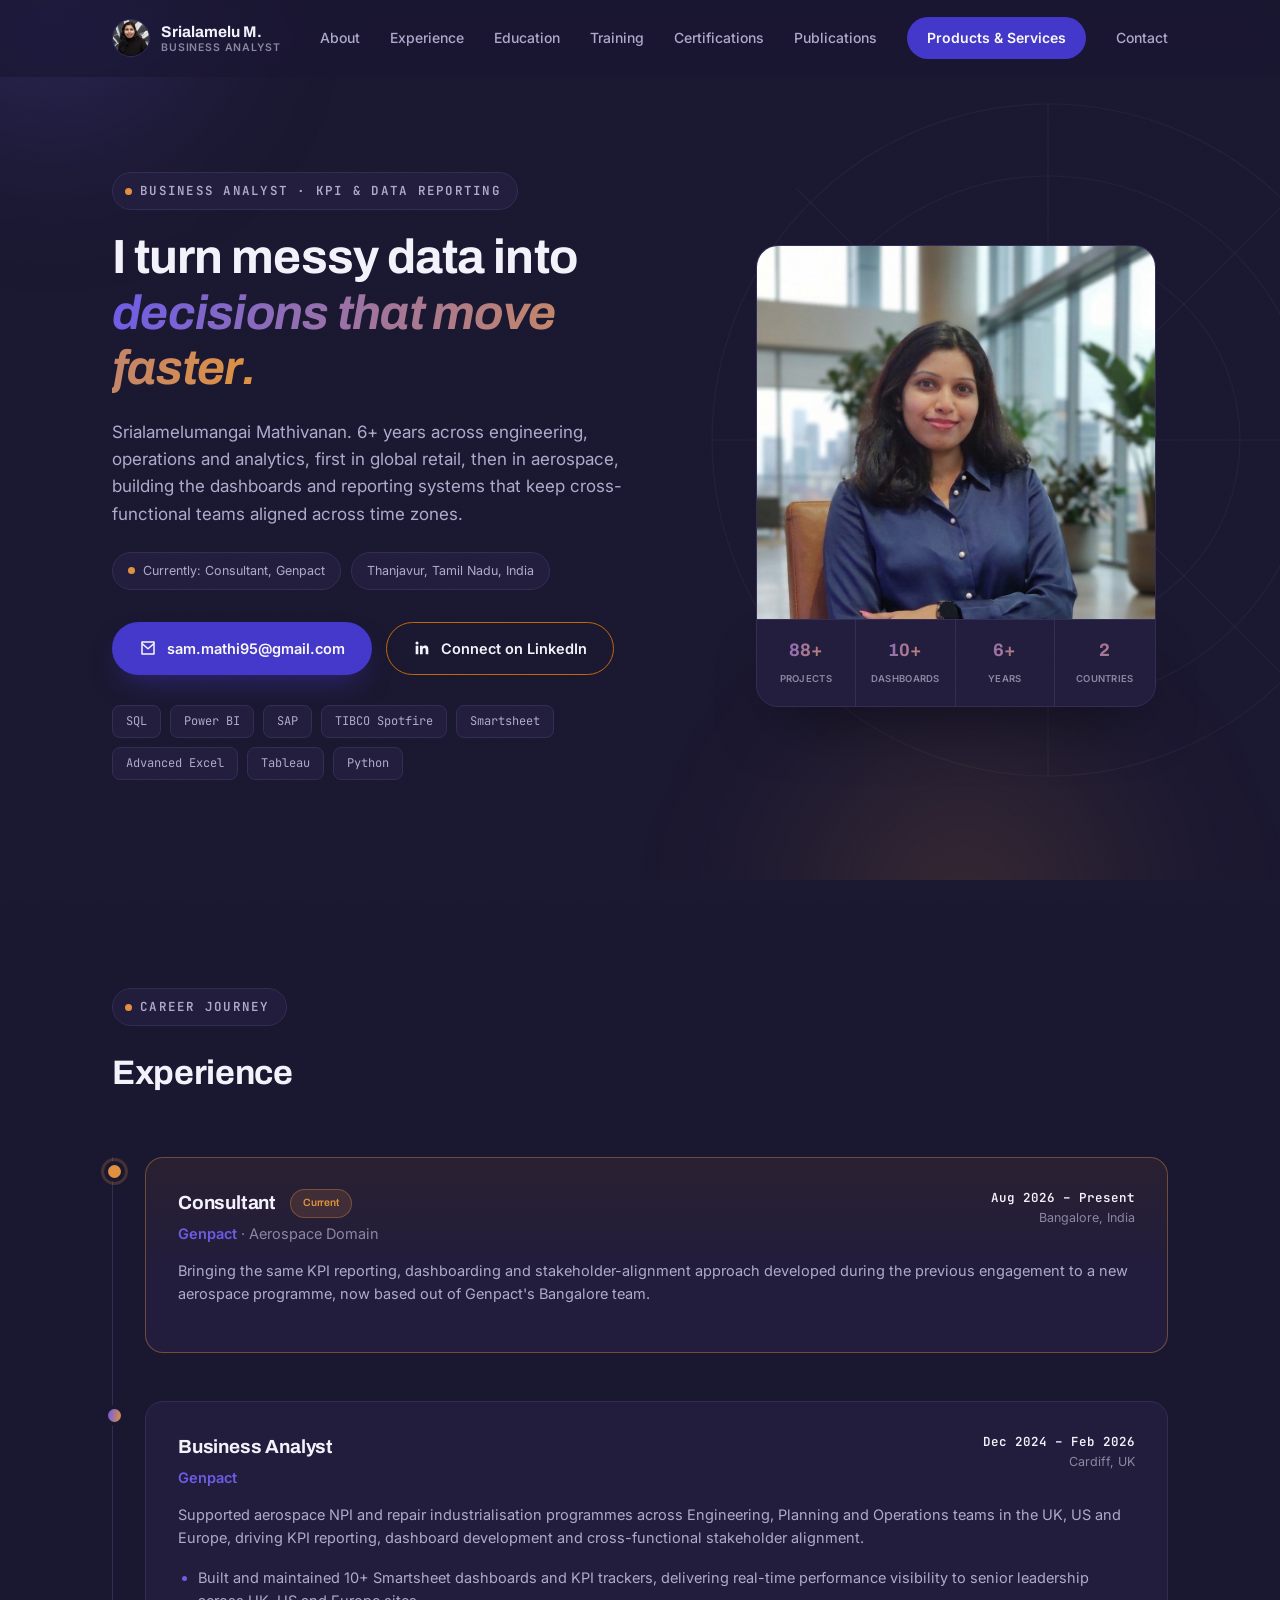
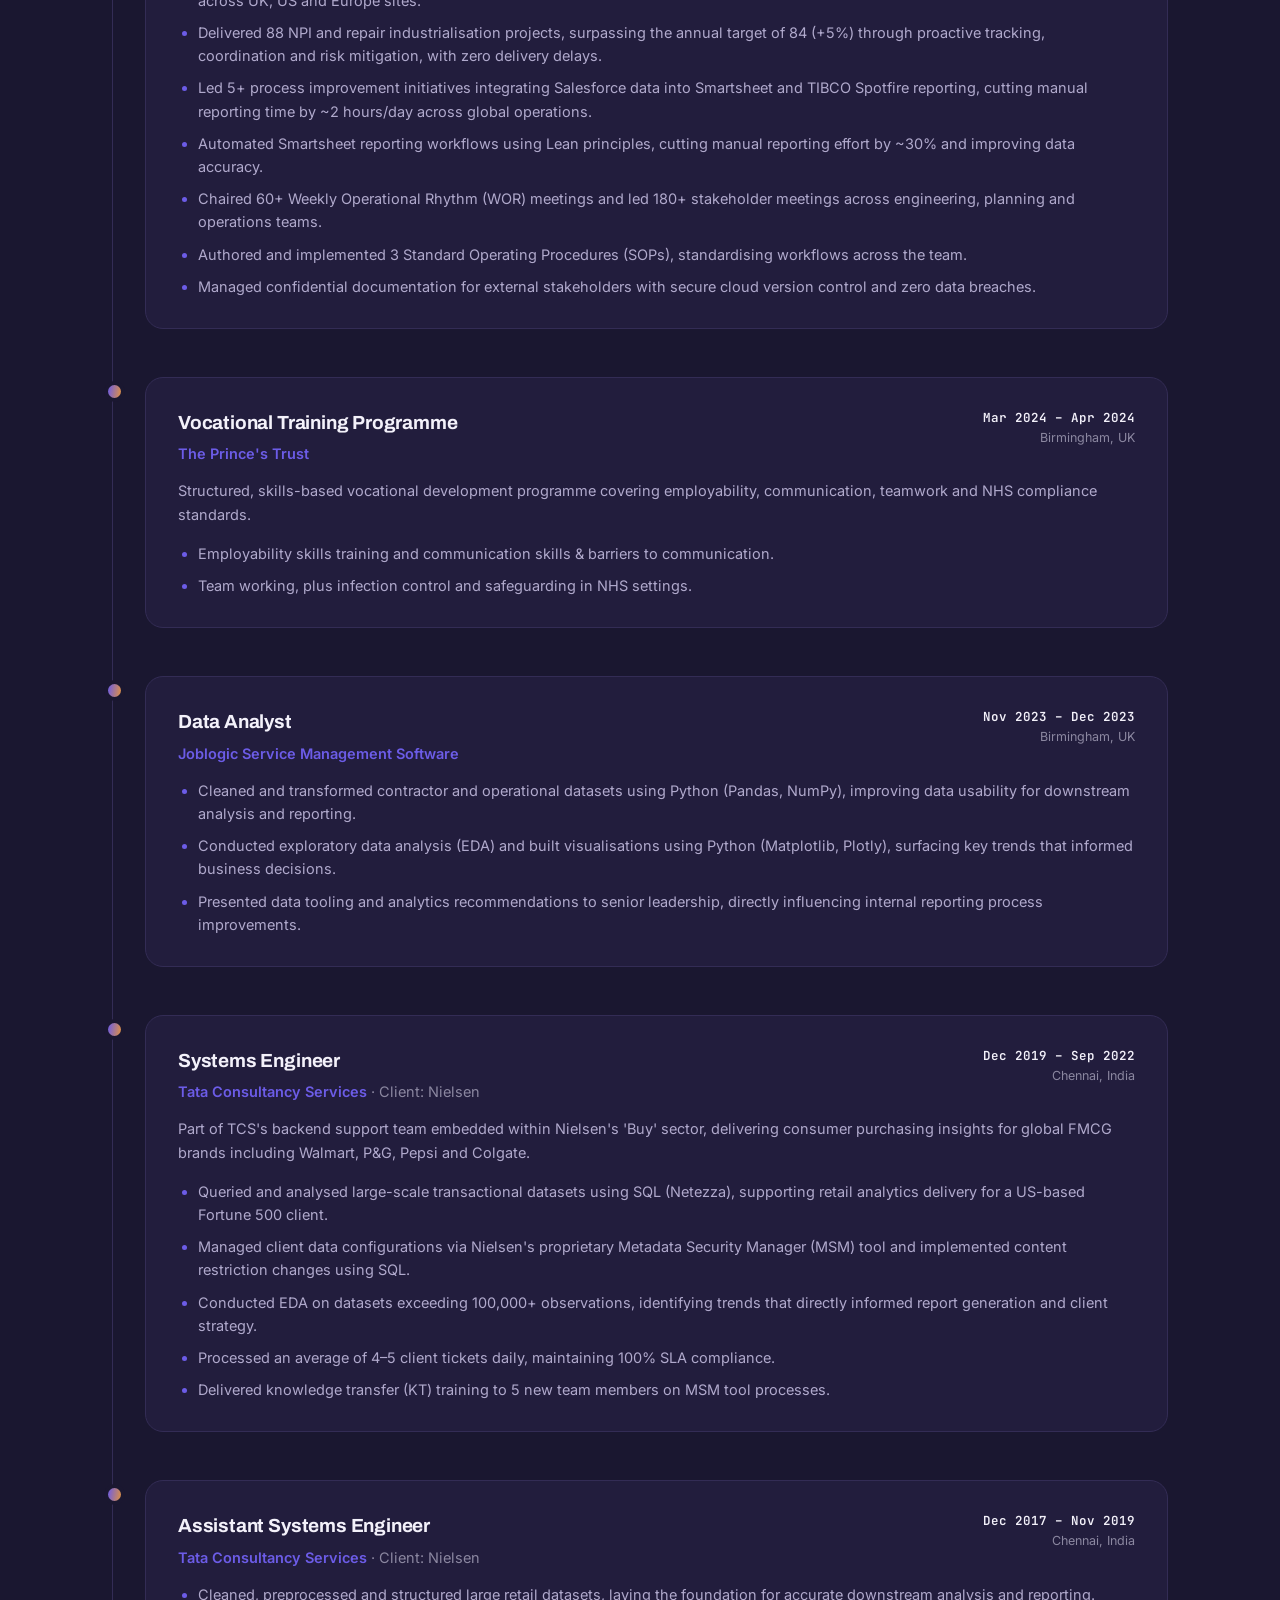
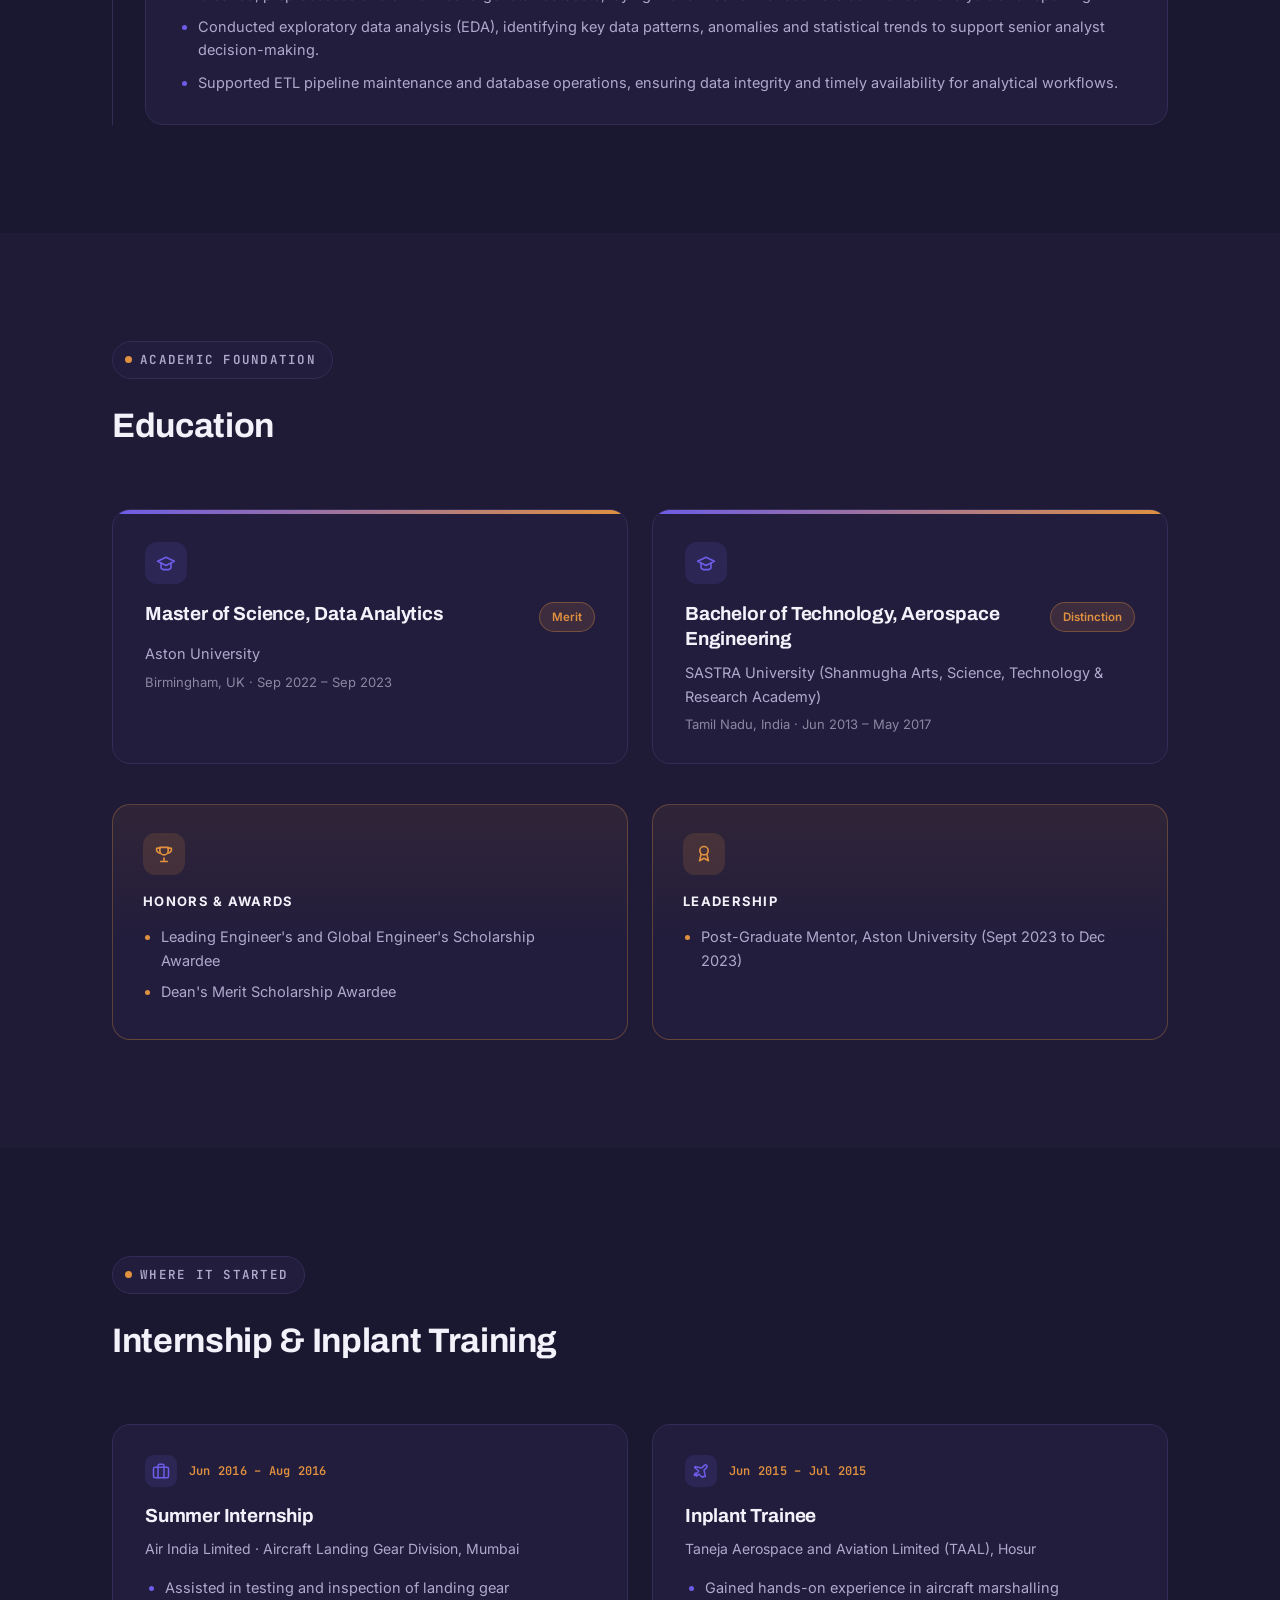
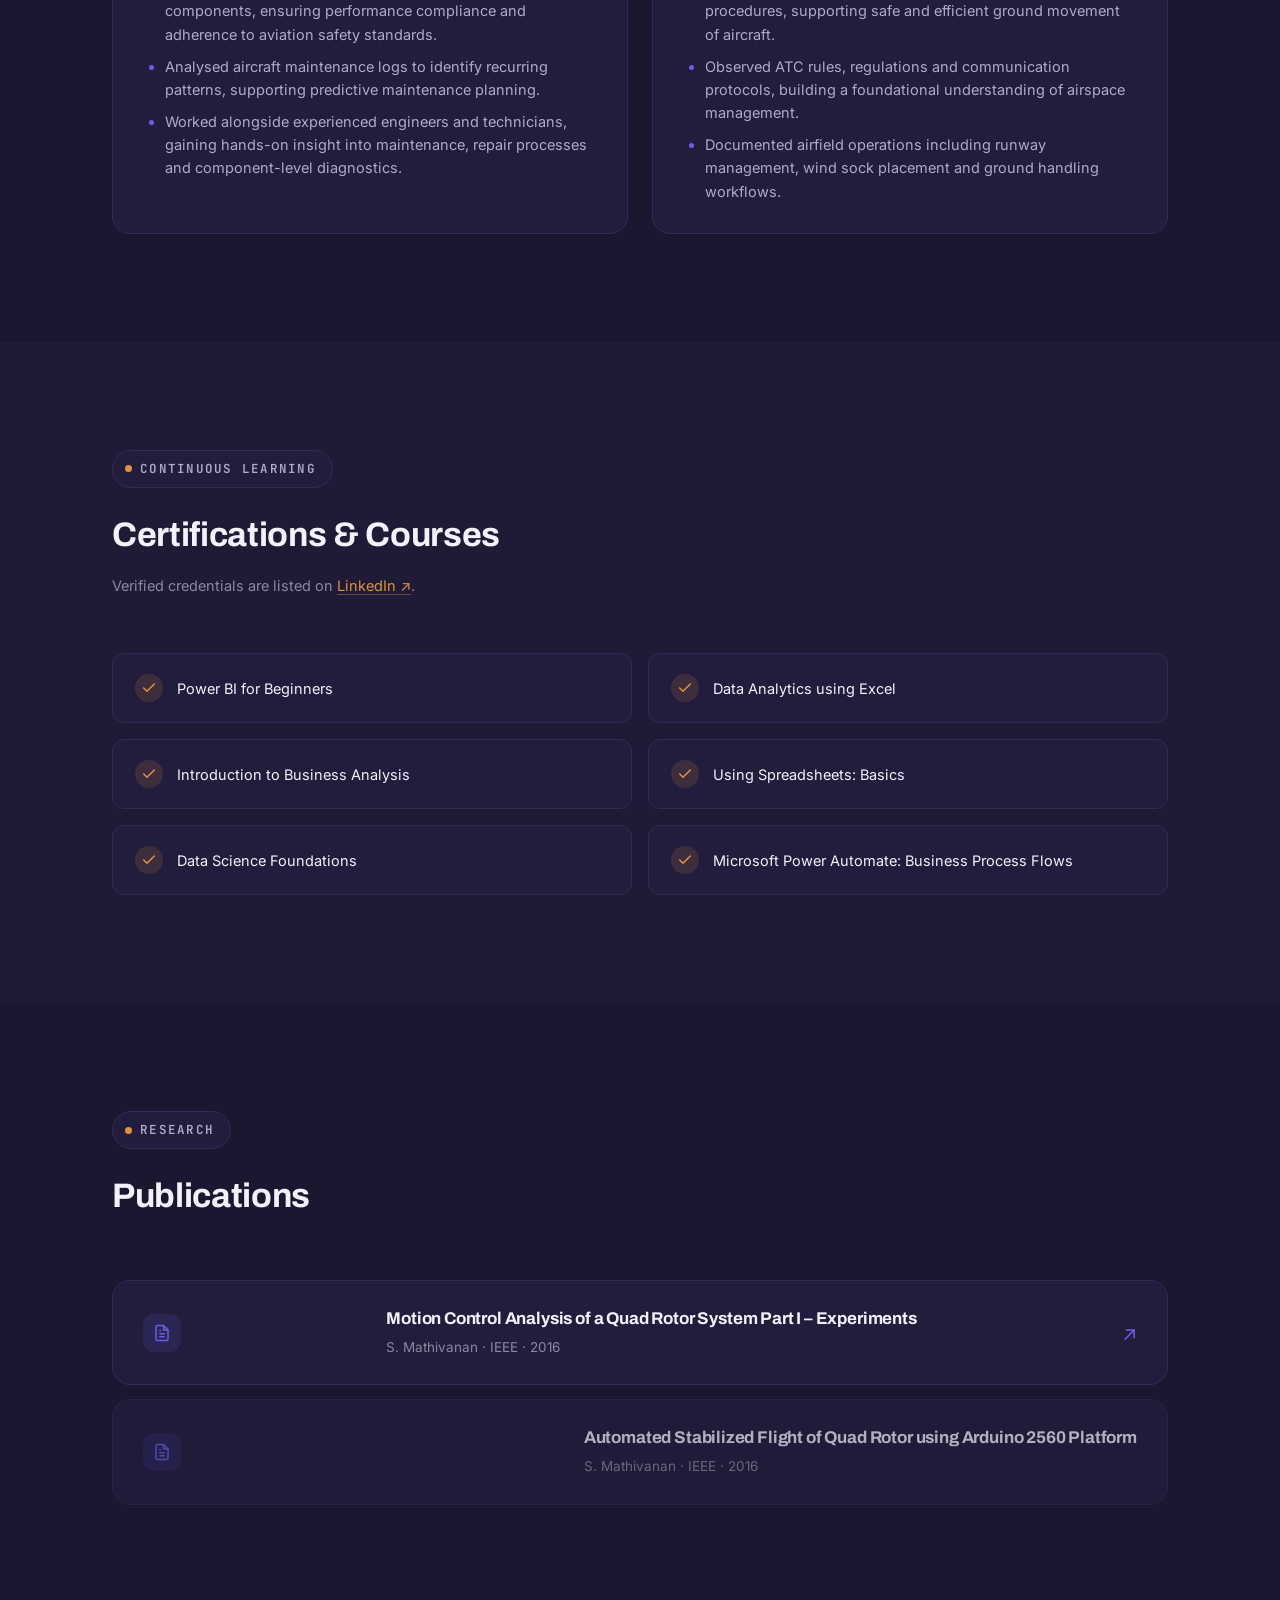
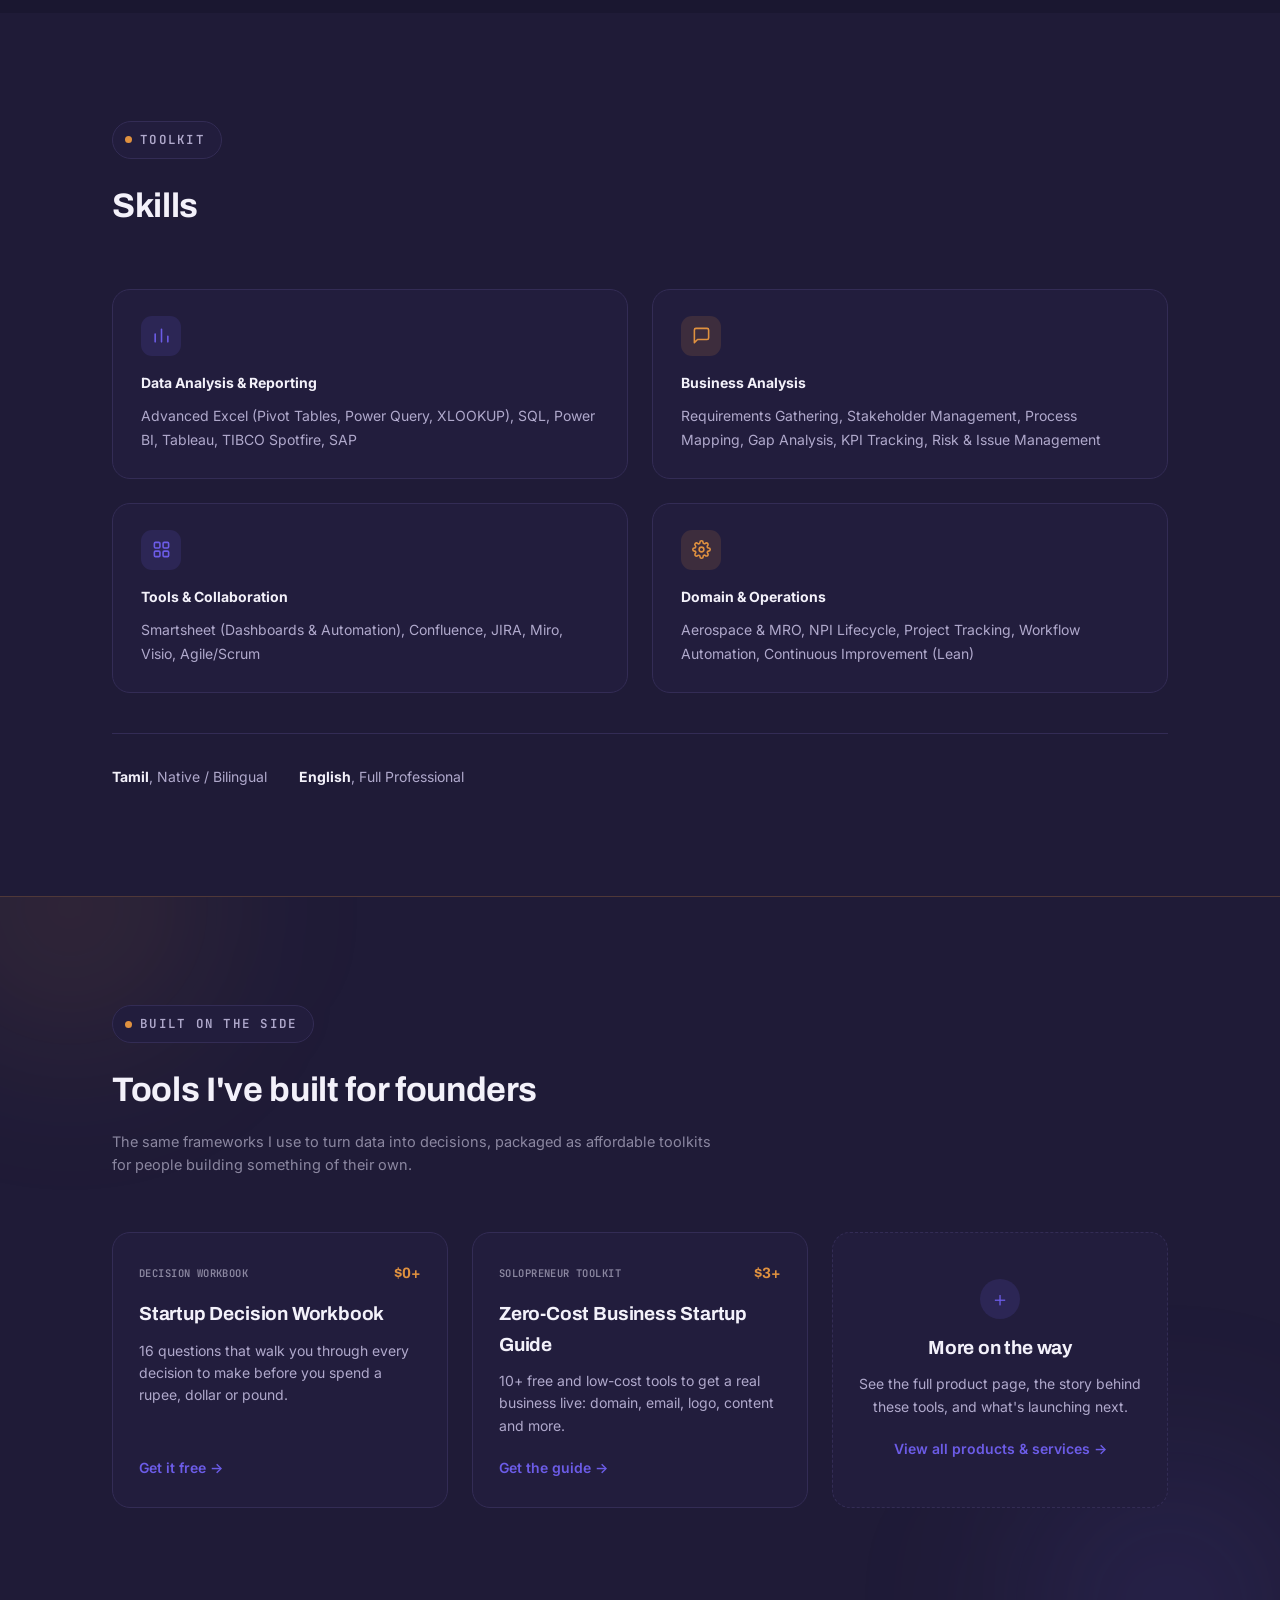
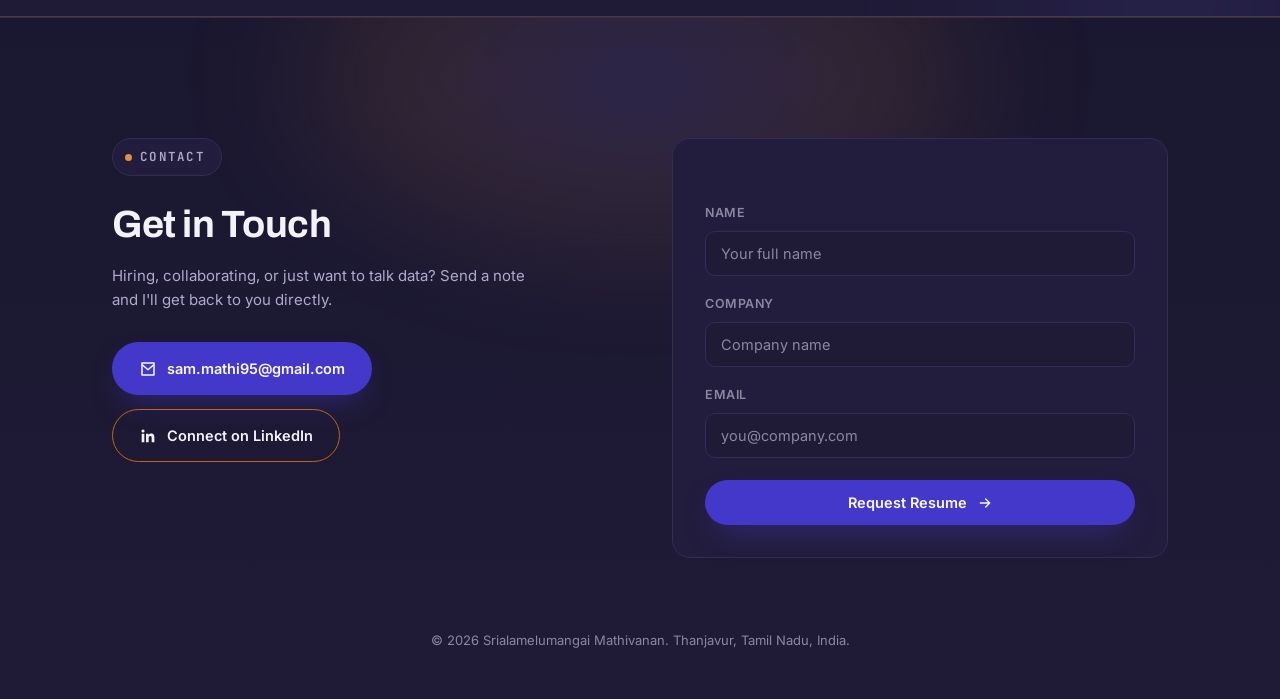
==== commit 6dce4933: "Add files via upload" ====
--- a/index.html
+++ b/index.html
@@ -4,7 +4,7 @@
 <meta charset="UTF-8">
 <meta name="viewport" content="width=device-width, initial-scale=1.0">
 <title>Srialamelumangai Mathivanan · Business Analyst</title>
-<meta name="description" content="Srialamelumangai Mathivanan, Business Analyst specializing in Power BI, SQL, Smartsheet and KPI reporting. International experience across aerospace MRO, TCS and Nielsen. Also building practical toolkits for founders (see Products).">
+<meta name="description" content="Srialamelumangai Mathivanan, Business Analyst specializing in Power BI, SQL, Smartsheet and KPI reporting. International experience across aerospace MRO, TCS and Nielsen. Also offering portfolio design services and practical toolkits for founders (see Products &amp; Services).">
 <link rel="icon" href="data:image/svg+xml,%3Csvg xmlns='http://www.w3.org/2000/svg' viewBox='0 0 100 100'%3E%3Crect width='100' height='100' rx='24' fill='%231A1730'/%3E%3Ctext x='50' y='66' font-size='48' font-family='Arial,sans-serif' font-weight='700' fill='%23E0913F' text-anchor='middle'%3ESM%3C/text%3E%3C/svg%3E">
 <link rel="preconnect" href="https://fonts.googleapis.com">
 <link rel="preconnect" href="https://fonts.gstatic.com" crossorigin>
@@ -33,7 +33,7 @@
       <a href="#training">Training</a>
       <a href="#certifications">Certifications</a>
       <a href="#publications">Publications</a>
-      <a href="products.html" class="nav-cta">Products</a>
+      <a href="products.html" class="nav-cta">Products &amp; Services</a>
       <a href="#contact">Contact</a>
     </nav>
     <button class="nav-toggle" id="navToggle" aria-label="Toggle navigation">
@@ -68,7 +68,7 @@
         systems that keep cross-functional teams aligned across time zones.
       </p>
       <div class="status-row">
-        <span class="status-chip"><span class="status-dot"></span>Currently: Business Analyst, Genpact</span>
+        <span class="status-chip"><span class="status-dot"></span>Currently: Consultant, Genpact</span>
         <span class="status-chip">Thanjavur, Tamil Nadu, India</span>
       </div>
 
@@ -106,11 +106,14 @@
           <strong>6+</strong>
           <span>Years</span>
         </div>
-      </div>
-    </div>
-  </div>
-
-  <a href="#experience" class="scroll-cue" aria-label="Scroll to experience"><span></span></a>
+        <div class="photo-stat">
+          <strong>2</strong>
+          <span>Countries</span>
+        </div>
+      </div>
+    </div>
+  </div>
+
 </section>
 
 <!-- ===== EXPERIENCE ===== -->
@@ -128,7 +131,7 @@
         <div class="timeline-card timeline-card-current">
           <div class="tc-head">
             <div>
-              <h3>Business Analyst Consultant <span class="pill pill-current">Current</span></h3>
+              <h3>Consultant <span class="pill pill-current">Current</span></h3>
               <p class="tc-org">Genpact <span class="tc-client">· Aerospace Domain</span></p>
             </div>
             <div class="tc-meta">
@@ -146,14 +149,14 @@
           <div class="tc-head">
             <div>
               <h3>Business Analyst</h3>
-              <p class="tc-org">Genpact <span class="tc-client">· World's Largest Aerospace MRO Site</span></p>
+              <p class="tc-org">Genpact</p>
             </div>
             <div class="tc-meta">
               <span class="tc-date">Dec 2024 – Feb 2026</span>
               <span class="tc-loc">Cardiff, UK</span>
             </div>
           </div>
-          <p class="tc-summary">Supported one of the world's largest aerospace MRO sites' NPI and repair industrialisation programmes across Engineering, Planning and Operations teams in the UK, US and Europe, driving KPI reporting, dashboard development and cross-functional stakeholder alignment.</p>
+          <p class="tc-summary">Supported aerospace NPI and repair industrialisation programmes across Engineering, Planning and Operations teams in the UK, US and Europe, driving KPI reporting, dashboard development and cross-functional stakeholder alignment.</p>
           <ul class="tc-list">
             <li>Built and maintained 10+ Smartsheet dashboards and KPI trackers, delivering real-time performance visibility to senior leadership across UK, US and Europe sites.</li>
             <li>Delivered 88 NPI and repair industrialisation projects, surpassing the annual target of 84 (+5%) through proactive tracking, coordination and risk mitigation, with zero delivery delays.</li>
@@ -267,6 +270,7 @@
 
     <div class="grid-2 reveal">
       <div class="edu-card">
+        <div class="edu-icon" aria-hidden="true"><svg width="20" height="20" viewBox="0 0 24 24" fill="none" stroke="currentColor" stroke-width="2" stroke-linecap="round" stroke-linejoin="round"><path d="M22 10 12 5 2 10l10 5 10-5Z"/><path d="M6 12v5c0 1.5 2.5 3 6 3s6-1.5 6-3v-5"/></svg></div>
         <div class="edu-card-top">
           <h3>Master of Science, Data Analytics</h3>
           <span class="pill pill-gold">Merit</span>
@@ -276,6 +280,7 @@
       </div>
 
       <div class="edu-card">
+        <div class="edu-icon" aria-hidden="true"><svg width="20" height="20" viewBox="0 0 24 24" fill="none" stroke="currentColor" stroke-width="2" stroke-linecap="round" stroke-linejoin="round"><path d="M22 10 12 5 2 10l10 5 10-5Z"/><path d="M6 12v5c0 1.5 2.5 3 6 3s6-1.5 6-3v-5"/></svg></div>
         <div class="edu-card-top">
           <h3>Bachelor of Technology, Aerospace Engineering</h3>
           <span class="pill pill-gold">Distinction</span>
@@ -287,6 +292,7 @@
 
     <div class="honors reveal">
       <div class="honors-col">
+        <span class="honors-icon" aria-hidden="true"><svg width="20" height="20" viewBox="0 0 24 24" fill="none" stroke="currentColor" stroke-width="2" stroke-linecap="round" stroke-linejoin="round"><path d="M8 21h8M12 17v4M7 4h10v4a5 5 0 0 1-10 0V4Z"/><path d="M7 5H4a1 1 0 0 0-1 1c0 2.5 1.5 4.5 4 5M17 5h3a1 1 0 0 1 1 1c0 2.5-1.5 4.5-4 5"/></svg></span>
         <h4>Honors &amp; Awards</h4>
         <ul>
           <li>Leading Engineer's and Global Engineer's Scholarship Awardee</li>
@@ -294,6 +300,7 @@
         </ul>
       </div>
       <div class="honors-col">
+        <span class="honors-icon" aria-hidden="true"><svg width="20" height="20" viewBox="0 0 24 24" fill="none" stroke="currentColor" stroke-width="2" stroke-linecap="round" stroke-linejoin="round"><circle cx="12" cy="8" r="5"/><path d="m8.5 12.5-1.8 7.5L12 17l5.3 3-1.8-7.5"/></svg></span>
         <h4>Leadership</h4>
         <ul>
           <li>Post-Graduate Mentor, Aston University (Sept 2023 to Dec 2023)</li>
@@ -313,7 +320,10 @@
 
     <div class="grid-2 reveal">
       <div class="train-card">
-        <p class="train-date">Jun 2016 – Aug 2016</p>
+        <div class="train-card-top">
+          <span class="train-icon" aria-hidden="true"><svg width="18" height="18" viewBox="0 0 24 24" fill="none" stroke="currentColor" stroke-width="2" stroke-linecap="round" stroke-linejoin="round"><rect x="2" y="7" width="20" height="14" rx="2"/><path d="M16 21V5a2 2 0 0 0-2-2h-4a2 2 0 0 0-2 2v16"/></svg></span>
+          <p class="train-date">Jun 2016 – Aug 2016</p>
+        </div>
         <h3>Summer Internship</h3>
         <p class="train-org">Air India Limited · Aircraft Landing Gear Division, Mumbai</p>
         <ul class="tc-list">
@@ -324,7 +334,10 @@
       </div>
 
       <div class="train-card">
-        <p class="train-date">Jun 2015 – Jul 2015</p>
+        <div class="train-card-top">
+          <span class="train-icon" aria-hidden="true"><svg width="18" height="18" viewBox="0 0 24 24" fill="none" stroke="currentColor" stroke-width="2" stroke-linecap="round" stroke-linejoin="round"><path d="M17.8 19.2 16 11l3.5-3.5a2.1 2.1 0 0 0-3-3L13 8l-8.2-1.8a1 1 0 0 0-.9 1.7L9 12l-3 3H4l-1 3 3-1v2l3-3 4.1 4.1a1 1 0 0 0 1.7-.9Z"/></svg></span>
+          <p class="train-date">Jun 2015 – Jul 2015</p>
+        </div>
         <h3>Inplant Trainee</h3>
         <p class="train-org">Taneja Aerospace and Aviation Limited (TAAL), Hosur</p>
         <ul class="tc-list">
@@ -350,12 +363,12 @@
     </div>
 
     <ul class="cert-grid reveal">
-      <li class="cert-card"><span class="cert-icon">◆</span>Power BI for Beginners</li>
-      <li class="cert-card"><span class="cert-icon">◆</span>Data Analytics using Excel</li>
-      <li class="cert-card"><span class="cert-icon">◆</span>Introduction to Business Analysis</li>
-      <li class="cert-card"><span class="cert-icon">◆</span>Using Spreadsheets: Basics</li>
-      <li class="cert-card"><span class="cert-icon">◆</span>Data Science Foundations</li>
-      <li class="cert-card"><span class="cert-icon">◆</span>Microsoft Power Automate: Business Process Flows</li>
+      <li class="cert-card"><span class="cert-icon" aria-hidden="true"><svg width="16" height="16" viewBox="0 0 24 24" fill="none" stroke="currentColor" stroke-width="2.2" stroke-linecap="round" stroke-linejoin="round"><path d="M20 6 9 17l-5-5"/></svg></span>Power BI for Beginners</li>
+      <li class="cert-card"><span class="cert-icon" aria-hidden="true"><svg width="16" height="16" viewBox="0 0 24 24" fill="none" stroke="currentColor" stroke-width="2.2" stroke-linecap="round" stroke-linejoin="round"><path d="M20 6 9 17l-5-5"/></svg></span>Data Analytics using Excel</li>
+      <li class="cert-card"><span class="cert-icon" aria-hidden="true"><svg width="16" height="16" viewBox="0 0 24 24" fill="none" stroke="currentColor" stroke-width="2.2" stroke-linecap="round" stroke-linejoin="round"><path d="M20 6 9 17l-5-5"/></svg></span>Introduction to Business Analysis</li>
+      <li class="cert-card"><span class="cert-icon" aria-hidden="true"><svg width="16" height="16" viewBox="0 0 24 24" fill="none" stroke="currentColor" stroke-width="2.2" stroke-linecap="round" stroke-linejoin="round"><path d="M20 6 9 17l-5-5"/></svg></span>Using Spreadsheets: Basics</li>
+      <li class="cert-card"><span class="cert-icon" aria-hidden="true"><svg width="16" height="16" viewBox="0 0 24 24" fill="none" stroke="currentColor" stroke-width="2.2" stroke-linecap="round" stroke-linejoin="round"><path d="M20 6 9 17l-5-5"/></svg></span>Data Science Foundations</li>
+      <li class="cert-card"><span class="cert-icon" aria-hidden="true"><svg width="16" height="16" viewBox="0 0 24 24" fill="none" stroke="currentColor" stroke-width="2.2" stroke-linecap="round" stroke-linejoin="round"><path d="M20 6 9 17l-5-5"/></svg></span>Microsoft Power Automate: Business Process Flows</li>
     </ul>
   </div>
 </section>
@@ -370,6 +383,7 @@
 
     <div class="pub-list reveal">
       <a class="pub-card" href="https://ieeexplore.ieee.org/document/7919522" target="_blank" rel="noopener">
+        <span class="pub-icon" aria-hidden="true"><svg width="18" height="18" viewBox="0 0 24 24" fill="none" stroke="currentColor" stroke-width="2" stroke-linecap="round" stroke-linejoin="round"><path d="M14 2H6a2 2 0 0 0-2 2v16a2 2 0 0 0 2 2h12a2 2 0 0 0 2-2V8Z"/><path d="M14 2v6h6M9 13h6M9 17h6M9 9h1"/></svg></span>
         <div class="pub-text">
           <h3>Motion Control Analysis of a Quad Rotor System Part I – Experiments</h3>
           <p>S. Mathivanan · IEEE · 2016</p>
@@ -378,6 +392,7 @@
       </a>
 
       <div class="pub-card pub-card-static">
+        <span class="pub-icon" aria-hidden="true"><svg width="18" height="18" viewBox="0 0 24 24" fill="none" stroke="currentColor" stroke-width="2" stroke-linecap="round" stroke-linejoin="round"><path d="M14 2H6a2 2 0 0 0-2 2v16a2 2 0 0 0 2 2h12a2 2 0 0 0 2-2V8Z"/><path d="M14 2v6h6M9 13h6M9 17h6M9 9h1"/></svg></span>
         <div class="pub-text">
           <h3>Automated Stabilized Flight of Quad Rotor using Arduino 2560 Platform</h3>
           <p>S. Mathivanan · IEEE · 2016</p>
@@ -426,7 +441,9 @@
 </section>
 
 <!-- ===== PRODUCTS TEASER ===== -->
-<section class="section section-alt" id="products-teaser">
+<section class="section section-alt products-teaser-highlight" id="products-teaser">
+  <div class="teaser-glow teaser-glow-a" aria-hidden="true"></div>
+  <div class="teaser-glow teaser-glow-b" aria-hidden="true"></div>
   <div class="container">
     <div class="section-head reveal">
       <p class="eyebrow">Built on the side</p>
@@ -460,7 +477,7 @@
           <span class="teaser-more-icon" aria-hidden="true">＋</span>
           <h3>More on the way</h3>
           <p>See the full product page, the story behind these tools, and what's launching next.</p>
-          <span class="teaser-link">View all products <span aria-hidden="true">→</span></span>
+          <span class="teaser-link">View all products &amp; services <span aria-hidden="true">→</span></span>
         </div>
       </a>
     </div>
--- a/styles.css
+++ b/styles.css
@@ -376,57 +376,34 @@
   object-fit: cover;
 }
 .photo-stats {
-  display: flex;
+  display: grid;
+  grid-template-columns: repeat(4, 1fr);
   background: var(--dark-panel);
   border: 1px solid var(--dark-line);
   border-radius: 0 0 22px 22px;
   box-shadow: 0 30px 60px -24px rgba(0,0,0,0.55);
 }
 .photo-stat {
-  flex: 1;
   text-align: center;
-  padding: 18px 8px;
+  padding: 16px 6px;
   border-right: 1px solid var(--dark-line);
 }
 .photo-stat:last-child { border-right: none; }
 .photo-stat strong {
   display: block;
   font-family: var(--font-display);
-  font-size: 21px;
+  font-size: 18px;
   background: var(--gradient-brand);
   -webkit-background-clip: text;
   background-clip: text;
   color: transparent;
 }
 .photo-stat span {
-  font-size: 10.5px;
+  font-size: 9.5px;
   font-weight: 600;
-  letter-spacing: 0.04em;
+  letter-spacing: 0.03em;
   text-transform: uppercase;
   color: var(--muted);
-}
-
-.scroll-cue {
-  position: relative;
-  z-index: 1;
-  display: flex;
-  justify-content: center;
-  margin-top: 64px;
-}
-.scroll-cue span {
-  width: 1px; height: 46px;
-  background: linear-gradient(var(--accent), transparent);
-  display: block;
-  position: relative;
-}
-.scroll-cue span::after {
-  content: "";
-  position: absolute;
-  bottom: 0; left: 50%;
-  transform: translateX(-50%);
-  width: 6px; height: 6px;
-  border-radius: 50%;
-  background: var(--accent);
 }
 
 /* ================= SECTIONS ================= */
@@ -576,14 +553,32 @@
   gap: 24px;
 }
 .edu-card {
+  position: relative;
   background: var(--dark-panel);
   border: 1px solid var(--dark-line);
   border-radius: var(--radius);
-  padding: 30px 32px;
+  padding: 32px 32px 28px;
   overflow: hidden;
   transition: border-color 0.25s ease, transform 0.25s ease;
 }
+.edu-card::after {
+  content: "";
+  position: absolute;
+  top: 0; left: 0; right: 0;
+  height: 4px;
+  background: var(--gradient-brand);
+}
 .edu-card:hover { border-color: rgba(108,92,231,0.4); transform: translateY(-2px); }
+.edu-icon {
+  width: 42px; height: 42px;
+  border-radius: 12px;
+  display: flex;
+  align-items: center;
+  justify-content: center;
+  margin-bottom: 18px;
+  background: var(--accent-soft);
+  color: var(--accent);
+}
 .edu-card-top {
   display: flex;
   justify-content: space-between;
@@ -633,15 +628,33 @@
   grid-template-columns: 1fr 1fr;
   gap: 24px;
   margin-top: 40px;
-  padding-top: 36px;
-  border-top: 1px solid var(--dark-line);
+}
+.honors-col {
+  position: relative;
+  background: linear-gradient(180deg, rgba(224,145,63,0.09), var(--dark-panel) 60%);
+  border: 1px solid rgba(224,145,63,0.3);
+  border-radius: var(--radius);
+  padding: 28px 30px;
+  overflow: hidden;
+  transition: border-color 0.25s ease, transform 0.25s ease;
+}
+.honors-col:hover { border-color: rgba(224,145,63,0.55); transform: translateY(-2px); }
+.honors-icon {
+  width: 42px; height: 42px;
+  border-radius: 12px;
+  display: flex;
+  align-items: center;
+  justify-content: center;
+  margin-bottom: 16px;
+  background: var(--amber-soft);
+  color: var(--amber);
 }
 .honors-col h4 {
   font-family: var(--font-body);
   font-size: 13px;
   text-transform: uppercase;
   letter-spacing: 0.1em;
-  color: var(--muted);
+  color: var(--dark-ink);
   margin: 0 0 14px;
 }
 .honors-col ul {
@@ -651,7 +664,7 @@
   font-size: 14.5px;
 }
 .honors-col li { margin-bottom: 8px; }
-.honors-col li::marker { color: var(--accent); }
+.honors-col li::marker { color: var(--amber); }
 
 /* ---------- Training ---------- */
 .train-card {
@@ -663,13 +676,29 @@
   transition: border-color 0.25s ease, transform 0.25s ease;
 }
 .train-card:hover { border-color: rgba(108,92,231,0.4); transform: translateY(-2px); }
+.train-card-top {
+  display: flex;
+  align-items: center;
+  gap: 12px;
+  margin-bottom: 14px;
+}
+.train-icon {
+  width: 32px; height: 32px;
+  border-radius: 9px;
+  display: flex;
+  align-items: center;
+  justify-content: center;
+  flex-shrink: 0;
+  background: var(--accent-soft);
+  color: var(--accent);
+}
 .train-date {
   font-family: var(--font-mono);
   font-size: 12px;
   font-weight: 600;
   color: var(--amber);
   letter-spacing: 0.02em;
-  margin: 0 0 10px;
+  margin: 0;
 }
 .train-card h3 {
   font-size: 19px;
@@ -708,8 +737,13 @@
   transform: translateY(-2px);
 }
 .cert-icon {
+  width: 28px; height: 28px;
+  border-radius: 50%;
+  display: flex;
+  align-items: center;
+  justify-content: center;
   color: var(--amber);
-  font-size: 11px;
+  background: var(--amber-soft);
   flex-shrink: 0;
 }
 
@@ -734,6 +768,16 @@
   border-color: rgba(108,92,231,0.4);
   transform: translateY(-2px);
   background: var(--accent-soft);
+}
+.pub-icon {
+  width: 38px; height: 38px;
+  border-radius: 11px;
+  display: flex;
+  align-items: center;
+  justify-content: center;
+  flex-shrink: 0;
+  background: var(--accent-soft);
+  color: var(--accent);
 }
 .pub-card h3 {
   font-size: 17px;
@@ -913,6 +957,30 @@
 }
 
 /* ================= PRODUCTS TEASER (index.html) ================= */
+.products-teaser-highlight {
+  position: relative;
+  overflow: hidden;
+  border-top: 1px solid rgba(224,145,63,0.25);
+  border-bottom: 1px solid rgba(224,145,63,0.25);
+}
+.teaser-glow {
+  position: absolute;
+  z-index: 0;
+  pointer-events: none;
+  border-radius: 50%;
+  filter: blur(80px);
+}
+.teaser-glow-a {
+  top: -180px; left: -120px;
+  width: 380px; height: 380px;
+  background: radial-gradient(circle, rgba(224,145,63,0.16), transparent 70%);
+}
+.teaser-glow-b {
+  bottom: -200px; right: -100px;
+  width: 420px; height: 420px;
+  background: radial-gradient(circle, rgba(108,92,231,0.16), transparent 70%);
+}
+.products-teaser-highlight .container { position: relative; z-index: 1; }
 .teaser-grid {
   display: grid;
   grid-template-columns: repeat(3, 1fr);
@@ -1198,6 +1266,85 @@
 }
 .prod-card-coming h3 { font-size: 19px; margin-bottom: 8px; }
 .prod-card-coming p { color: var(--muted); font-size: 14px; margin: 0; }
+
+/* ---------- Services (custom design work) ---------- */
+.service-card {
+  position: relative;
+  background: linear-gradient(180deg, rgba(224,145,63,0.09), var(--dark-panel) 55%);
+  border: 1px solid rgba(224,145,63,0.35);
+  border-radius: var(--radius);
+  padding: 36px 36px 32px;
+  overflow: hidden;
+  max-width: 760px;
+}
+.service-card::before {
+  content: "";
+  position: absolute;
+  top: 0; left: 0; right: 0;
+  height: 4px;
+  background: var(--gradient-brand);
+}
+.service-card-top {
+  display: flex;
+  justify-content: space-between;
+  align-items: flex-start;
+  gap: 16px;
+  margin-bottom: 18px;
+  flex-wrap: wrap;
+}
+.service-badge {
+  font-family: var(--font-mono);
+  font-size: 11px;
+  font-weight: 700;
+  letter-spacing: 0.04em;
+  text-transform: uppercase;
+  color: var(--amber);
+  background: var(--amber-soft);
+  border: 1px solid rgba(224,145,63,0.35);
+  padding: 6px 13px;
+  border-radius: 999px;
+}
+.service-price { text-align: right; }
+.service-price strong {
+  display: block;
+  font-family: var(--font-display);
+  font-size: 30px;
+  color: var(--dark-ink);
+  line-height: 1;
+}
+.service-price span { font-size: 11.5px; color: var(--muted); }
+.service-card h3 {
+  font-size: 23px;
+  margin-bottom: 12px;
+}
+.service-desc {
+  color: var(--dark-muted);
+  font-size: 15px;
+  line-height: 1.7;
+  margin: 0 0 26px;
+  max-width: 620px;
+}
+.service-meta-row {
+  display: flex;
+  flex-wrap: wrap;
+  gap: 28px;
+  padding: 22px 0;
+  margin-bottom: 26px;
+  border-top: 1px solid var(--dark-line);
+  border-bottom: 1px solid var(--dark-line);
+}
+.service-meta strong {
+  display: block;
+  font-family: var(--font-display);
+  font-size: 19px;
+  color: var(--amber);
+}
+.service-meta span {
+  font-size: 11.5px;
+  color: var(--muted);
+  text-transform: uppercase;
+  letter-spacing: 0.03em;
+}
 
 /* ---------- Trust row ---------- */
 .trust-grid {
@@ -1404,4 +1551,13 @@
   .prod-card-top { padding-right: 0; flex-wrap: wrap; }
   .prod-badge { position: static; display: inline-block; margin-bottom: 10px; }
   .prod-cta-band h2 { font-size: 24px; }
-}
+
+  .photo-stats { grid-template-columns: repeat(2, 1fr); }
+  .photo-stat { border-right: 1px solid var(--dark-line); border-bottom: 1px solid var(--dark-line); }
+  .photo-stat:nth-child(2n) { border-right: none; }
+  .photo-stat:nth-child(n+3) { border-bottom: none; }
+
+  .service-card { padding: 24px; }
+  .service-price { text-align: left; }
+  .service-meta-row { gap: 20px; }
+}
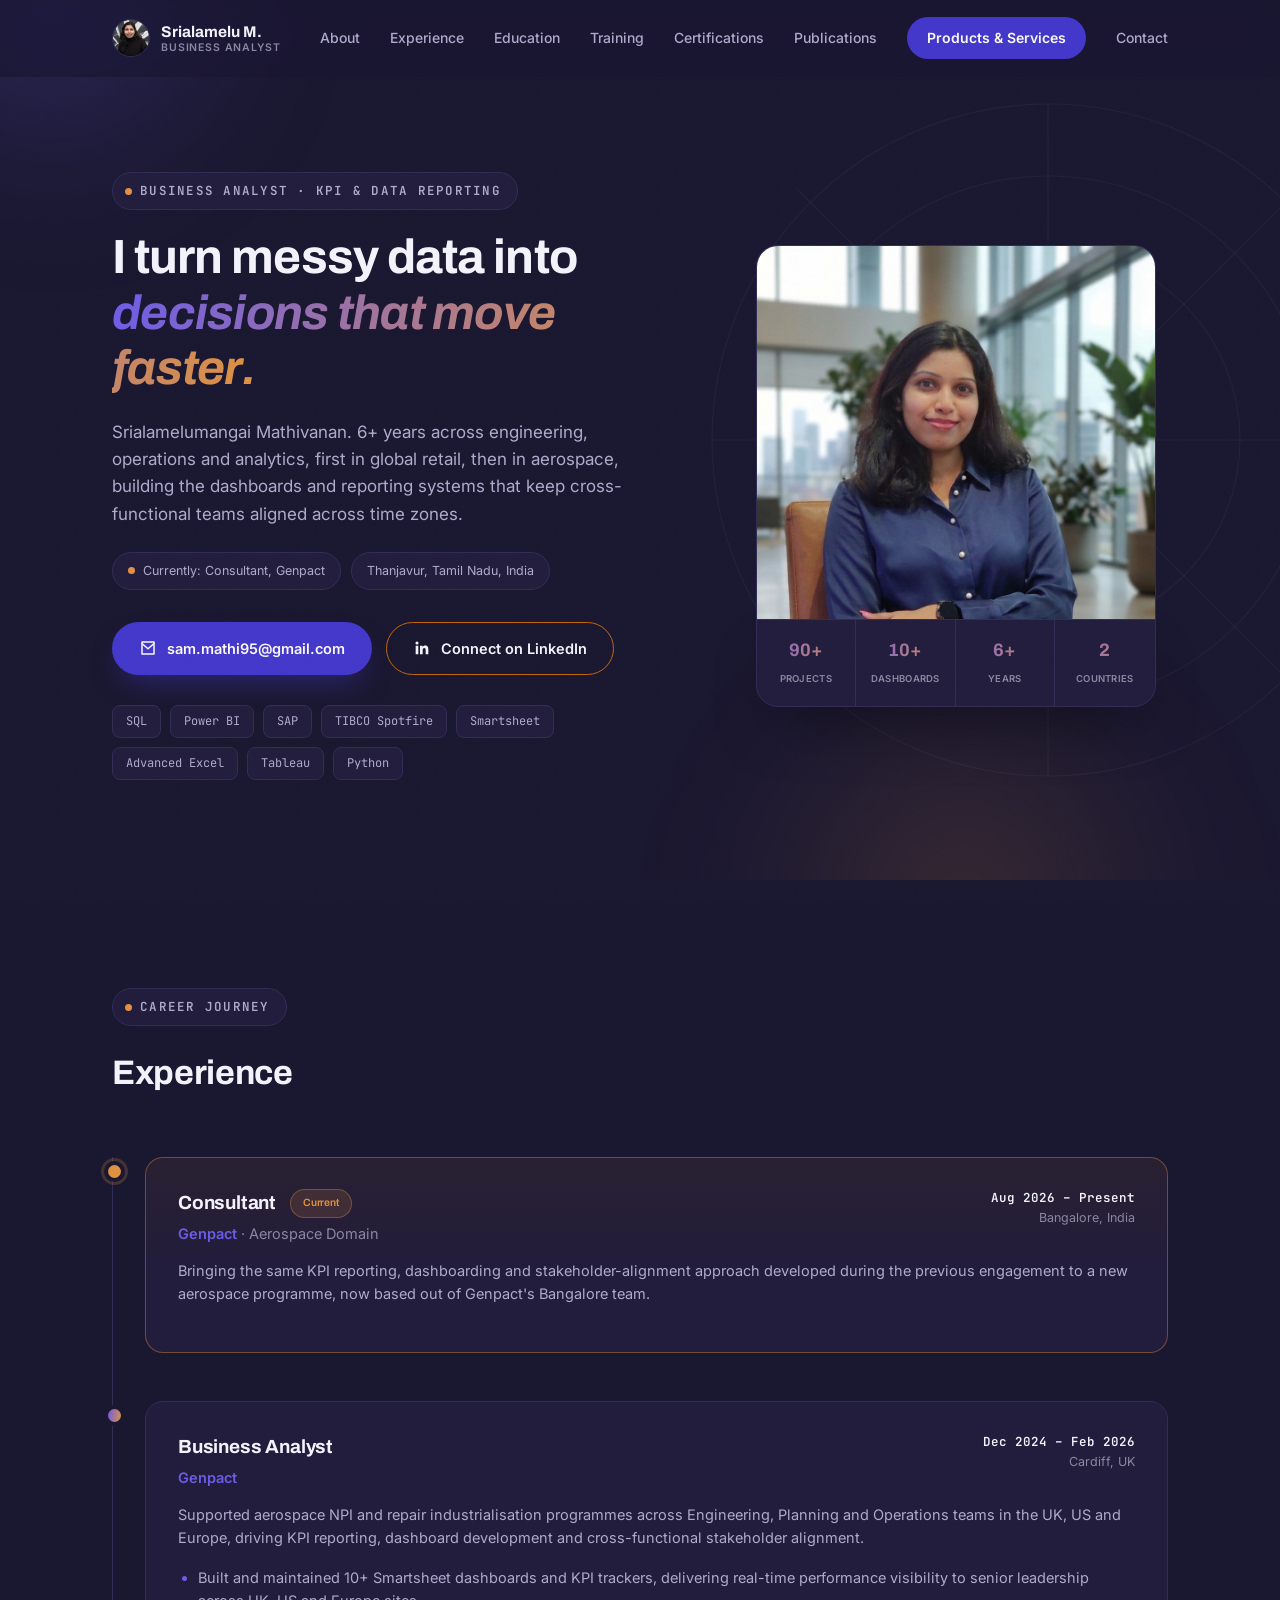
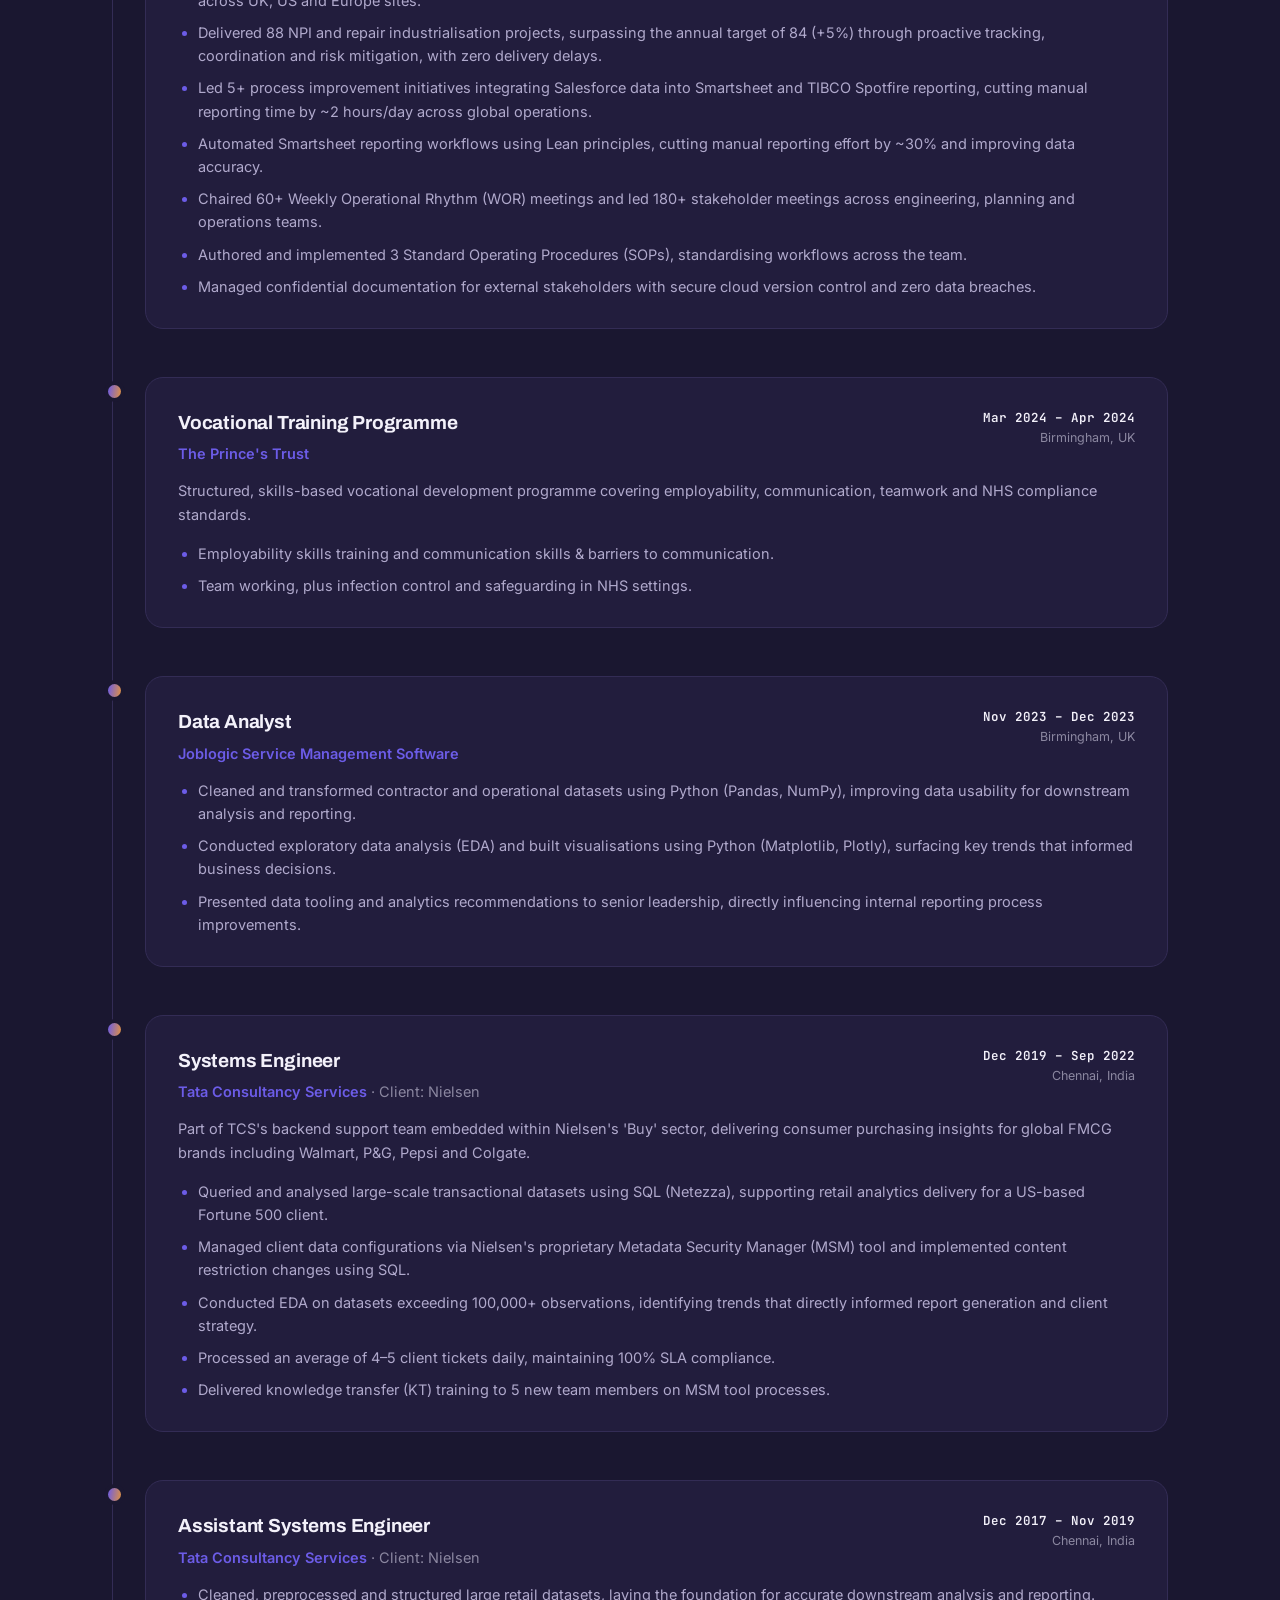
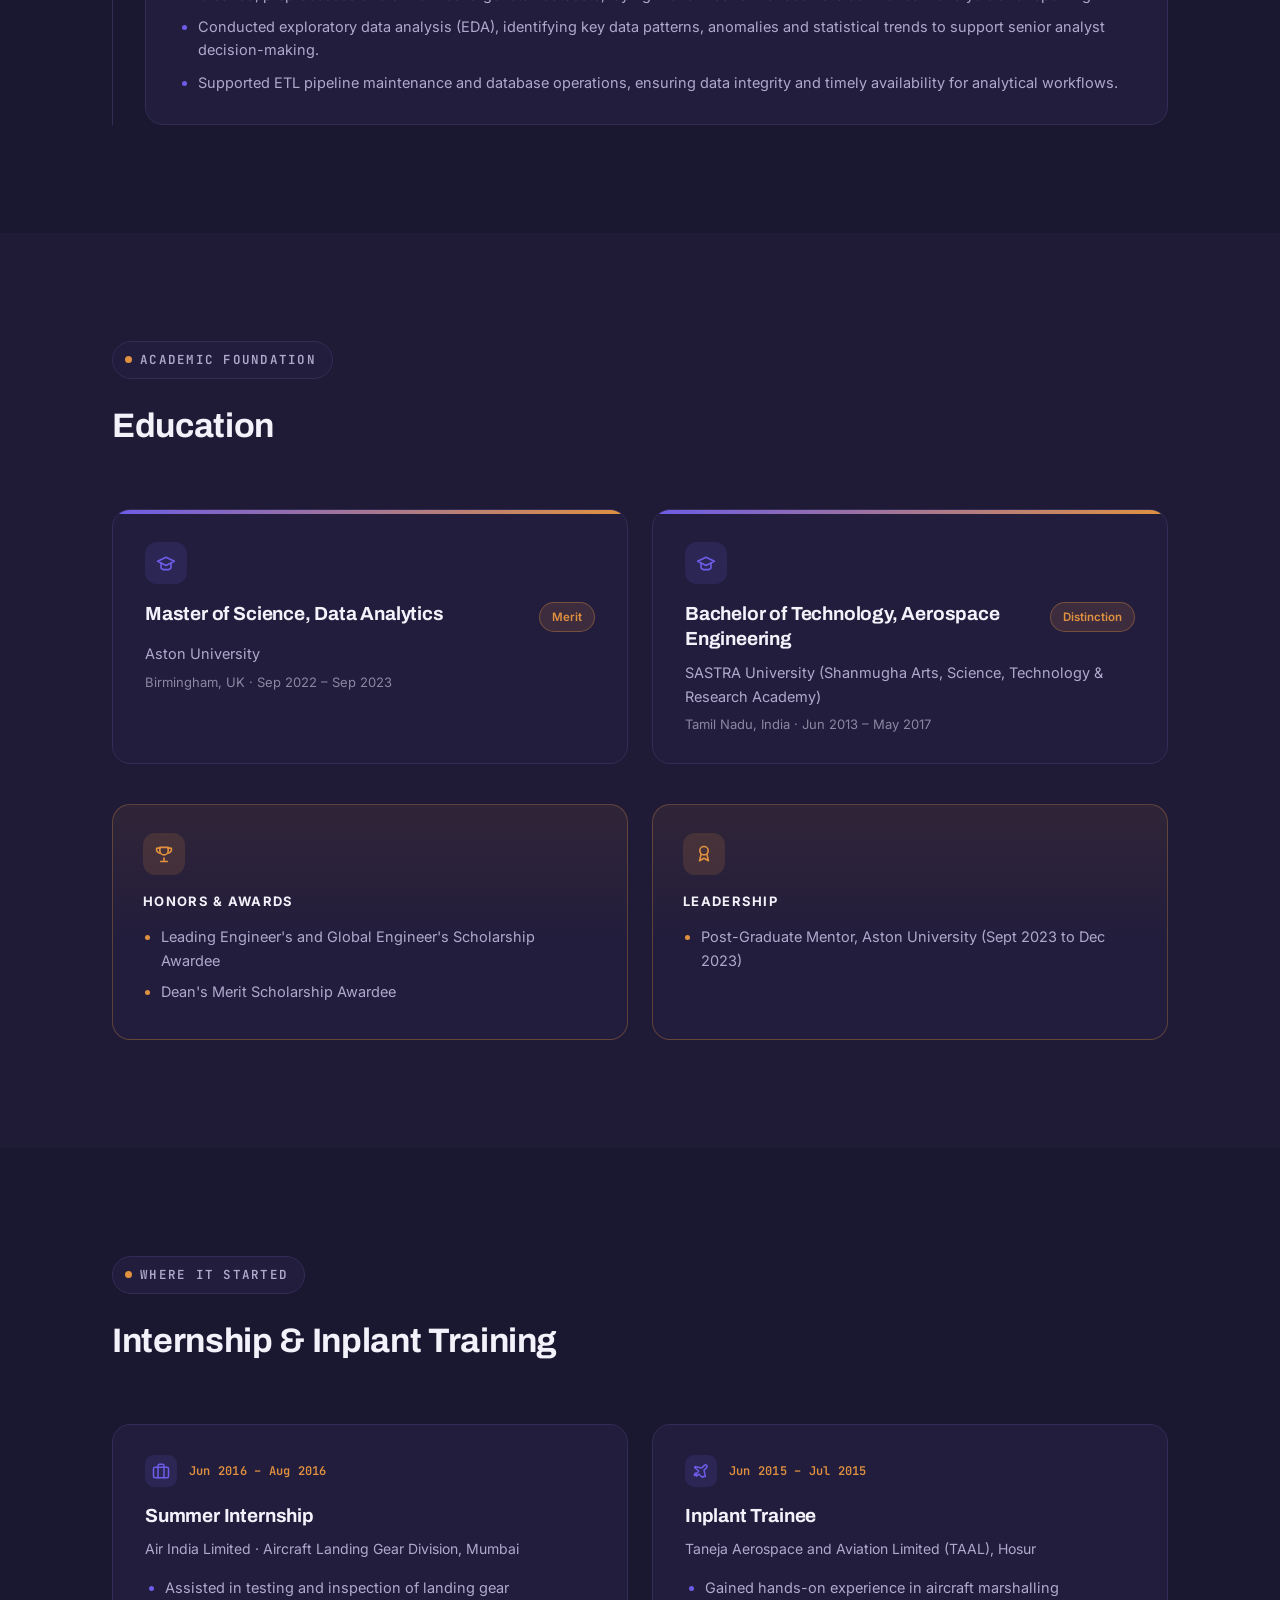
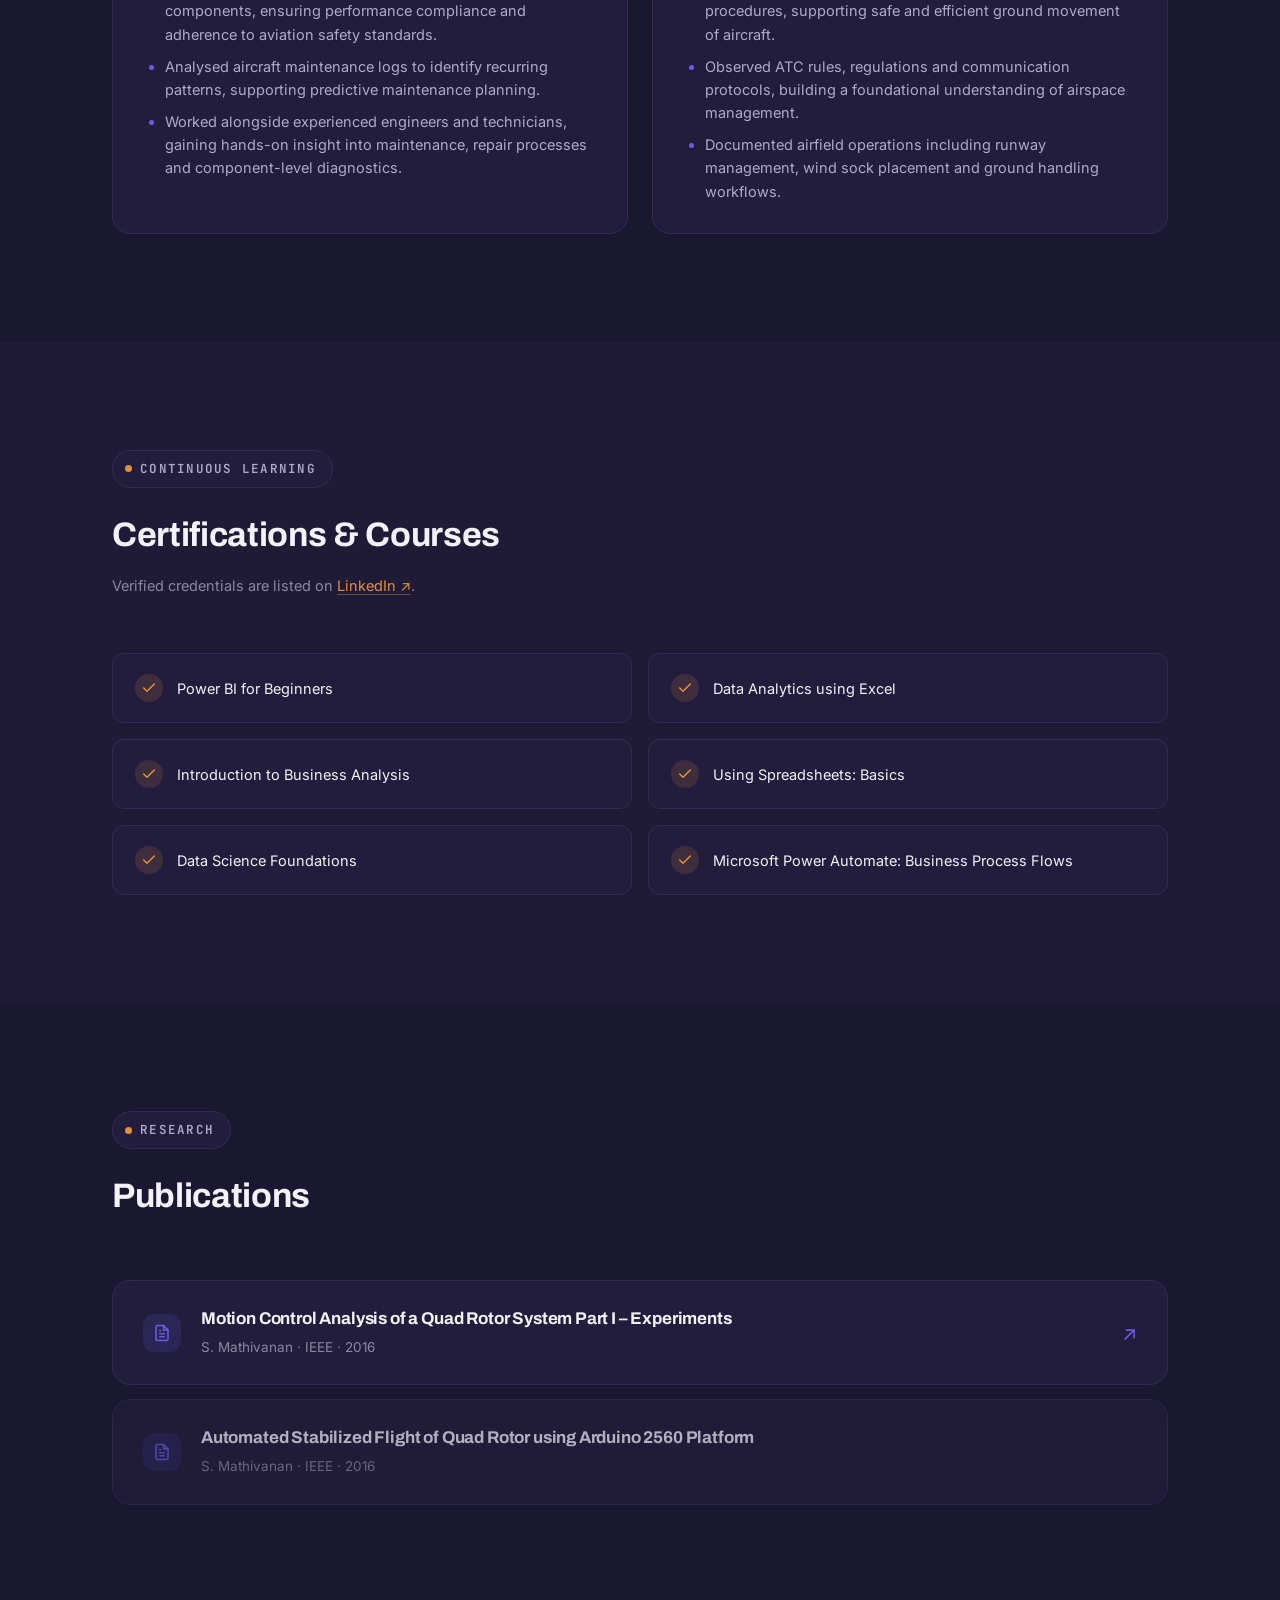
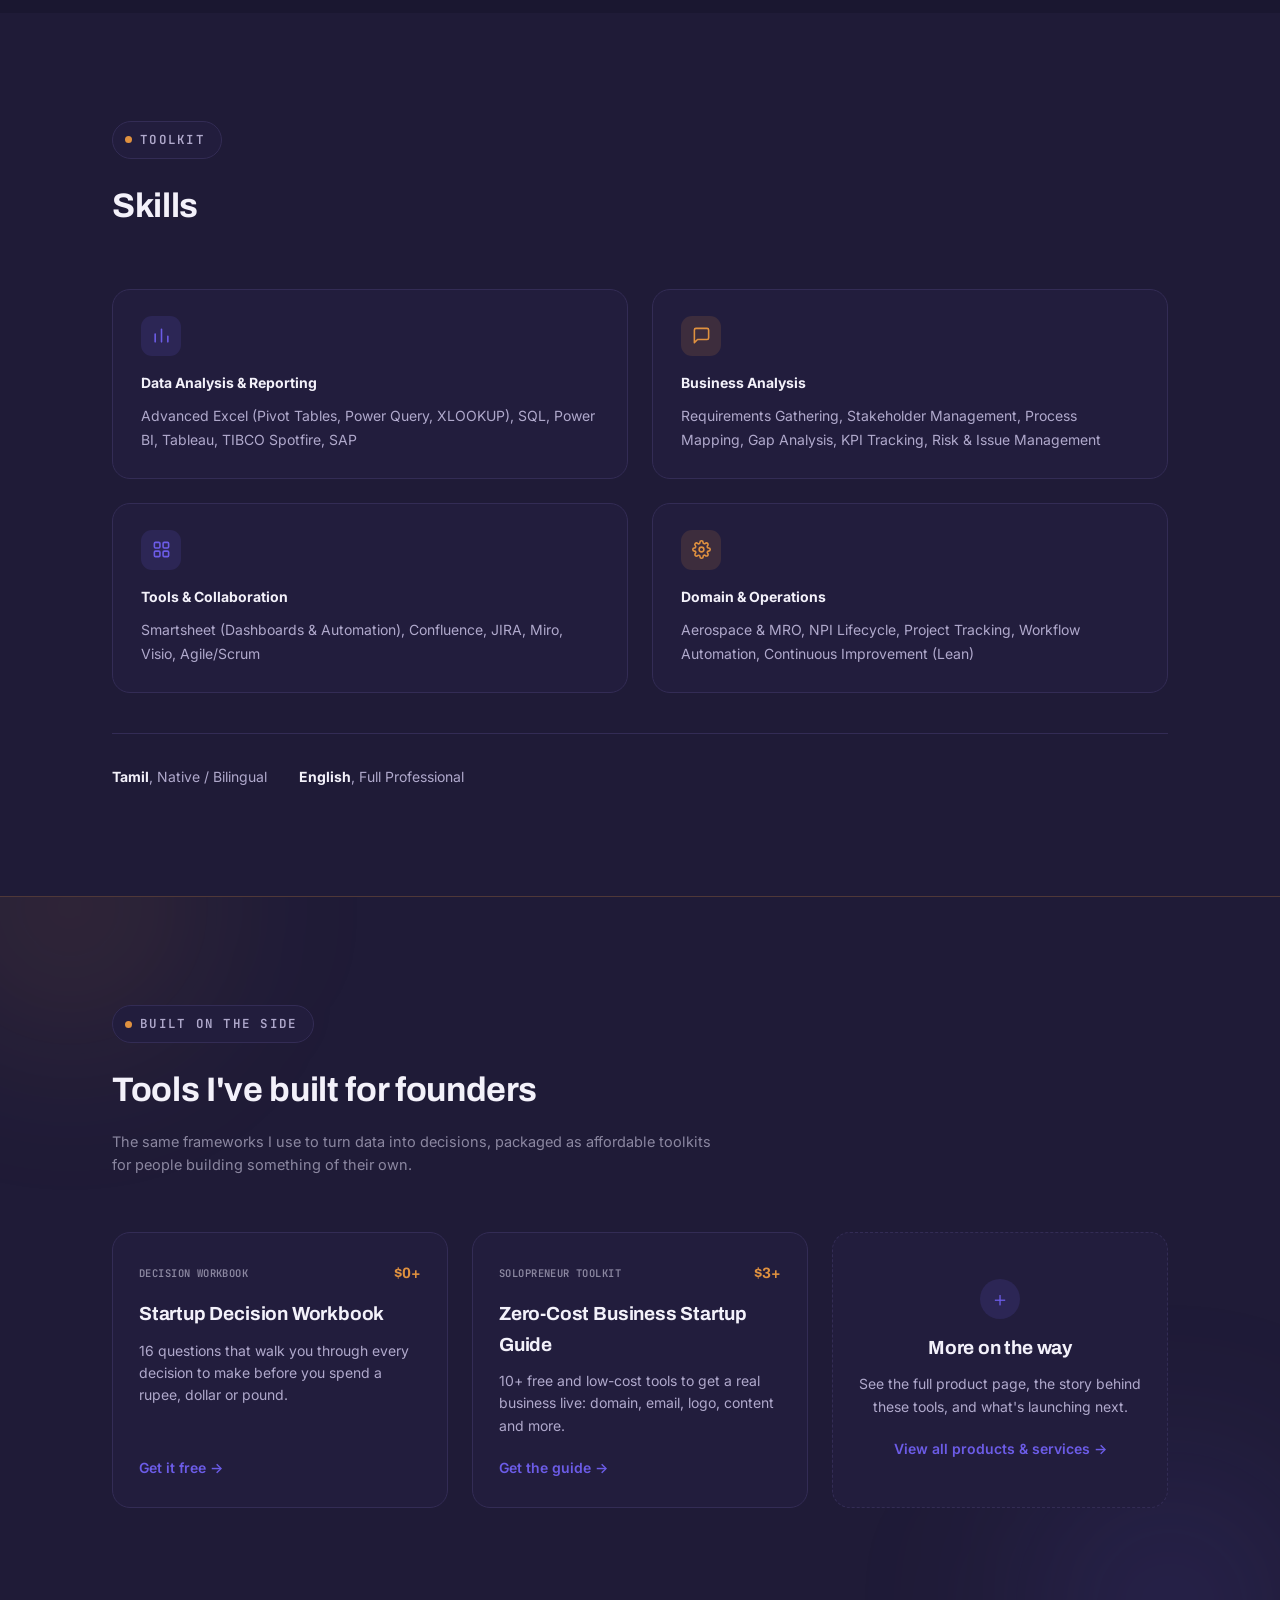
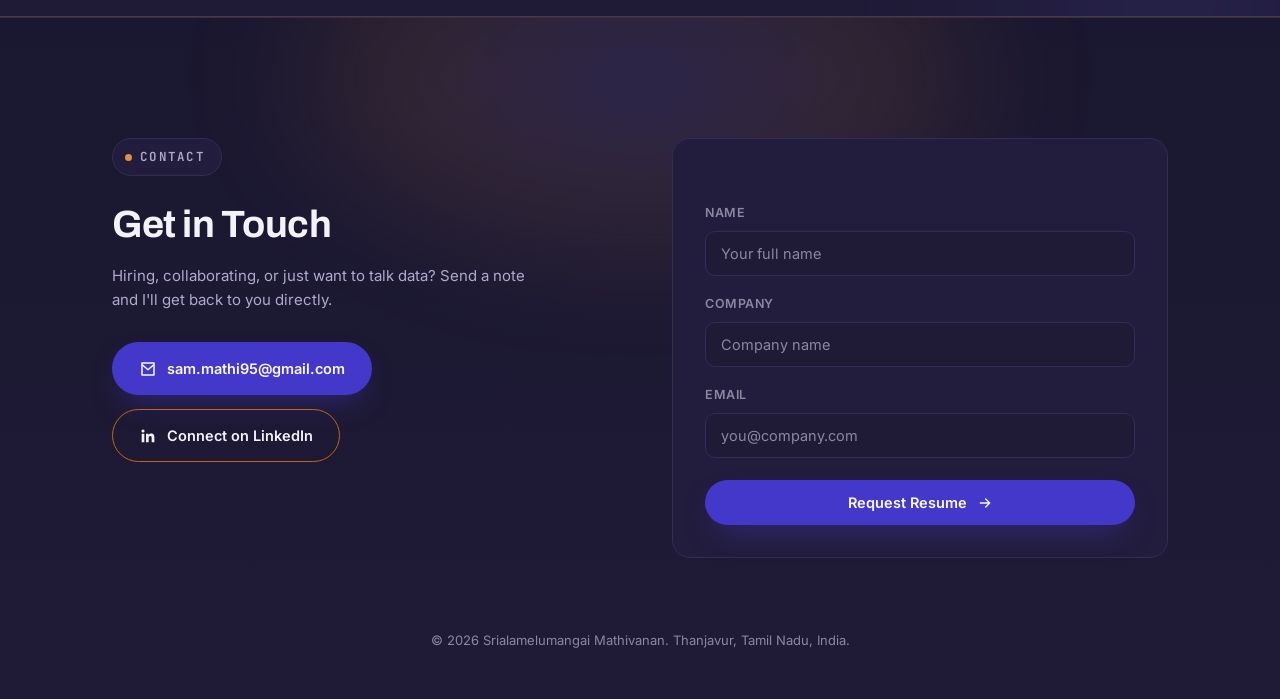
==== commit c8619de8: "Update index.html" ====
--- a/index.html
+++ b/index.html
@@ -95,7 +95,7 @@
       </div>
       <div class="photo-stats">
         <div class="photo-stat">
-          <strong>88+</strong>
+          <strong>90+</strong>
           <span>Projects</span>
         </div>
         <div class="photo-stat">
--- a/styles.css
+++ b/styles.css
@@ -756,13 +756,17 @@
 .pub-card {
   display: flex;
   align-items: center;
-  justify-content: space-between;
+  justify-content: flex-start;
   gap: 20px;
   background: var(--dark-panel);
   border: 1px solid var(--dark-line);
   border-radius: var(--radius);
   padding: 26px 30px;
   transition: border-color 0.2s ease, transform 0.2s ease, background 0.2s ease;
+}
+.pub-text {
+  flex: 1;
+  min-width: 0;
 }
 a.pub-card:hover {
   border-color: rgba(108,92,231,0.4);
